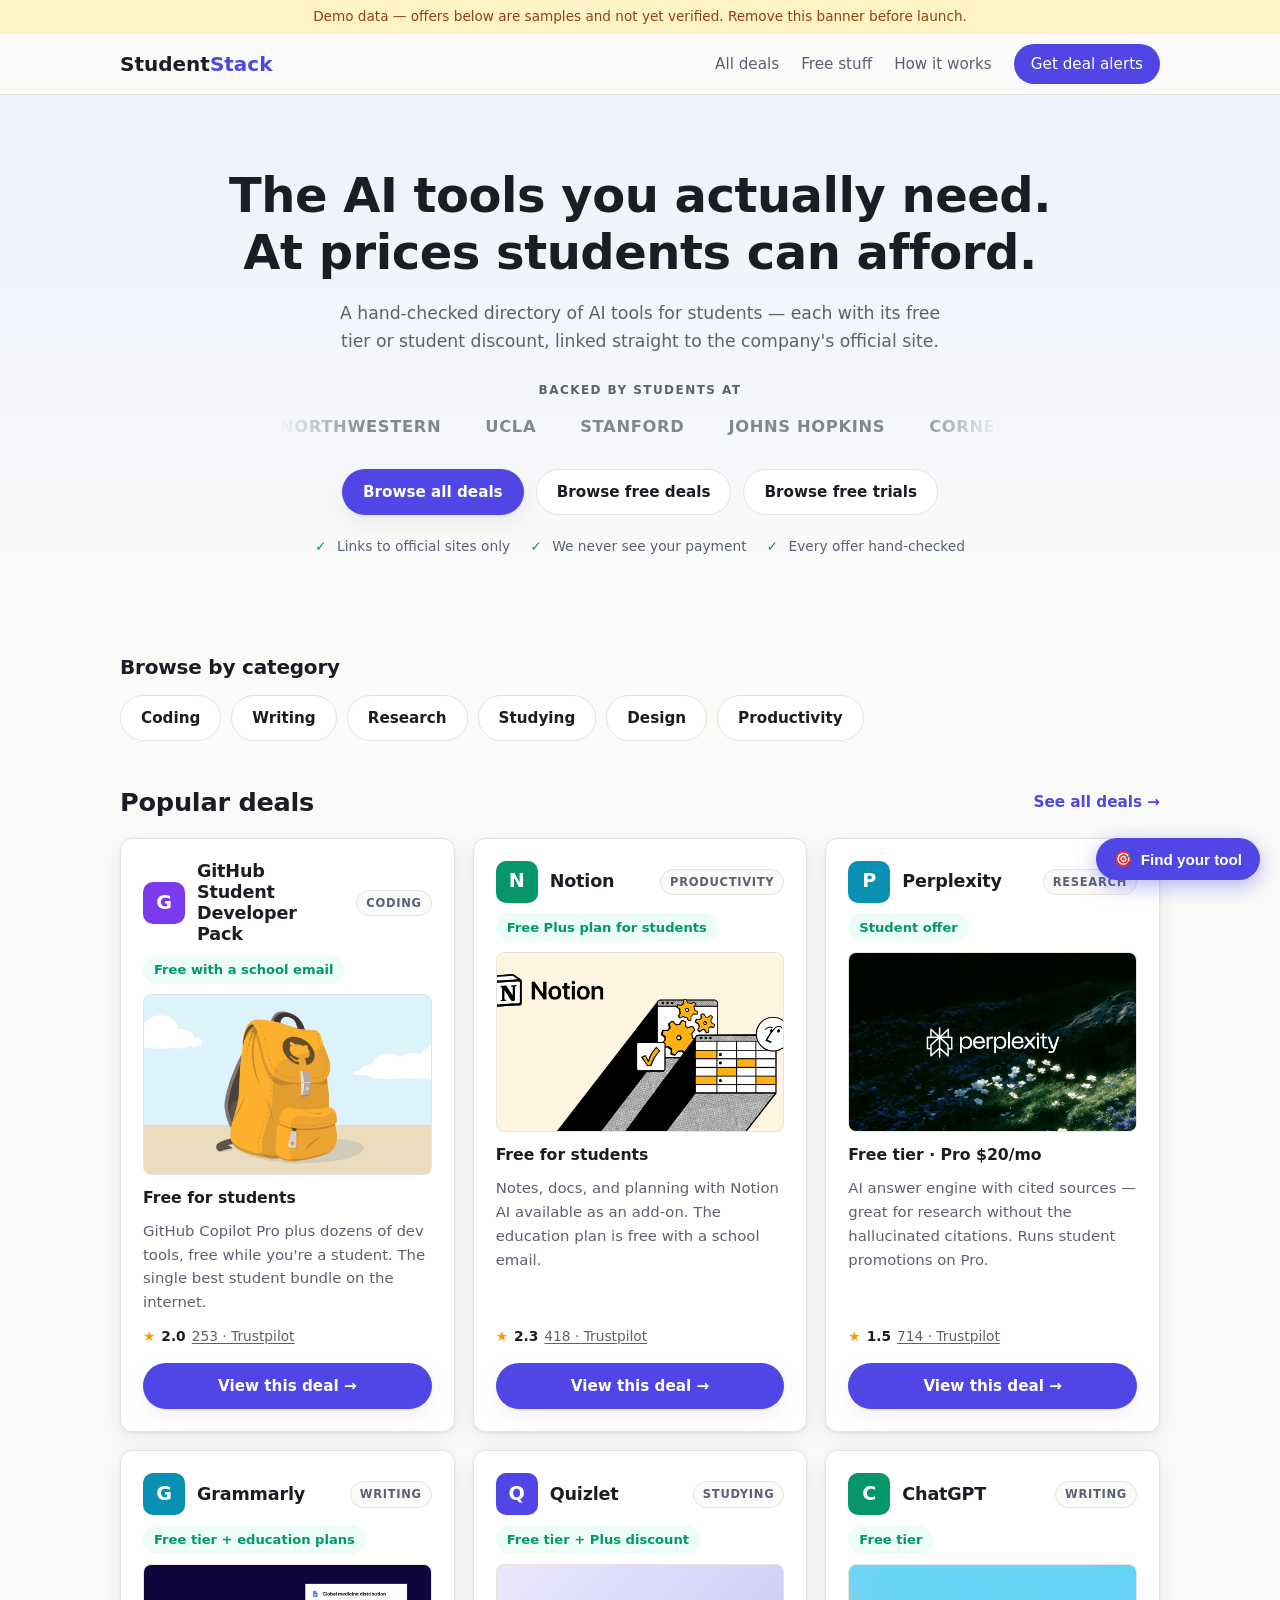
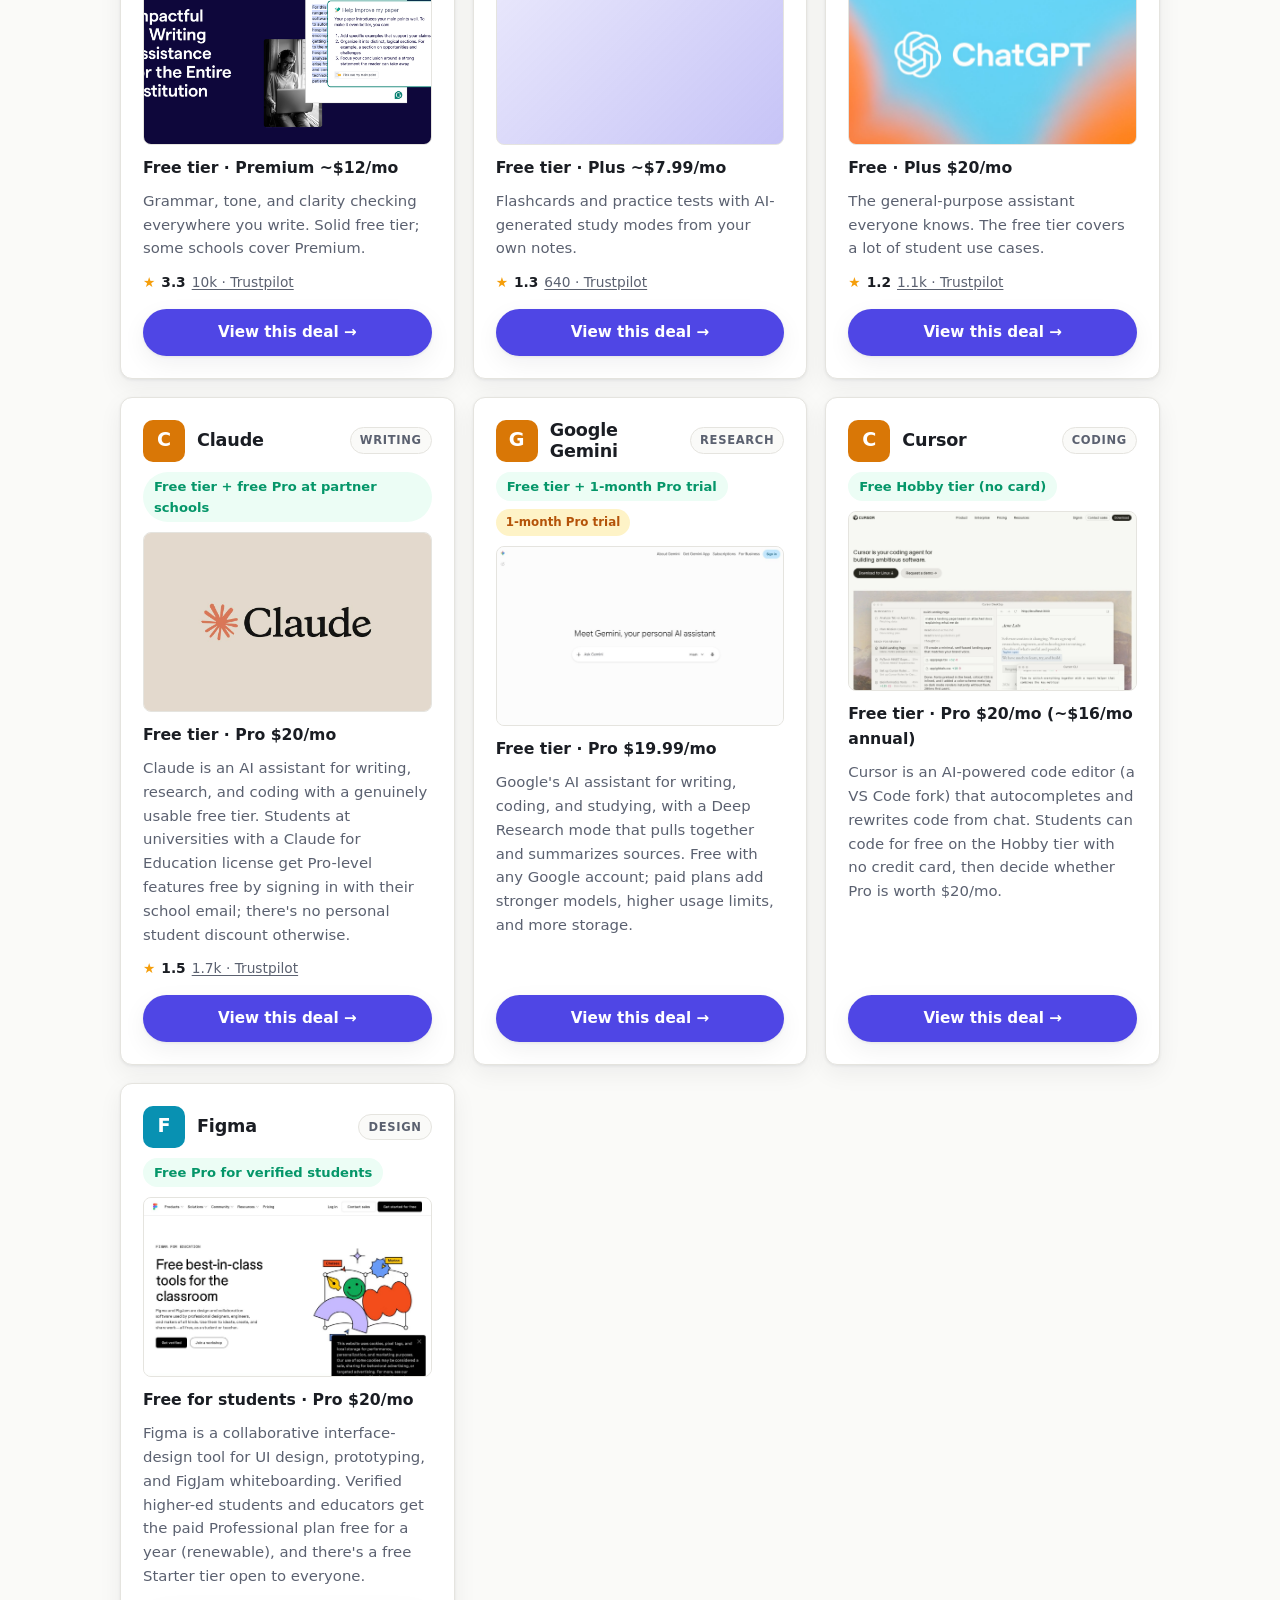
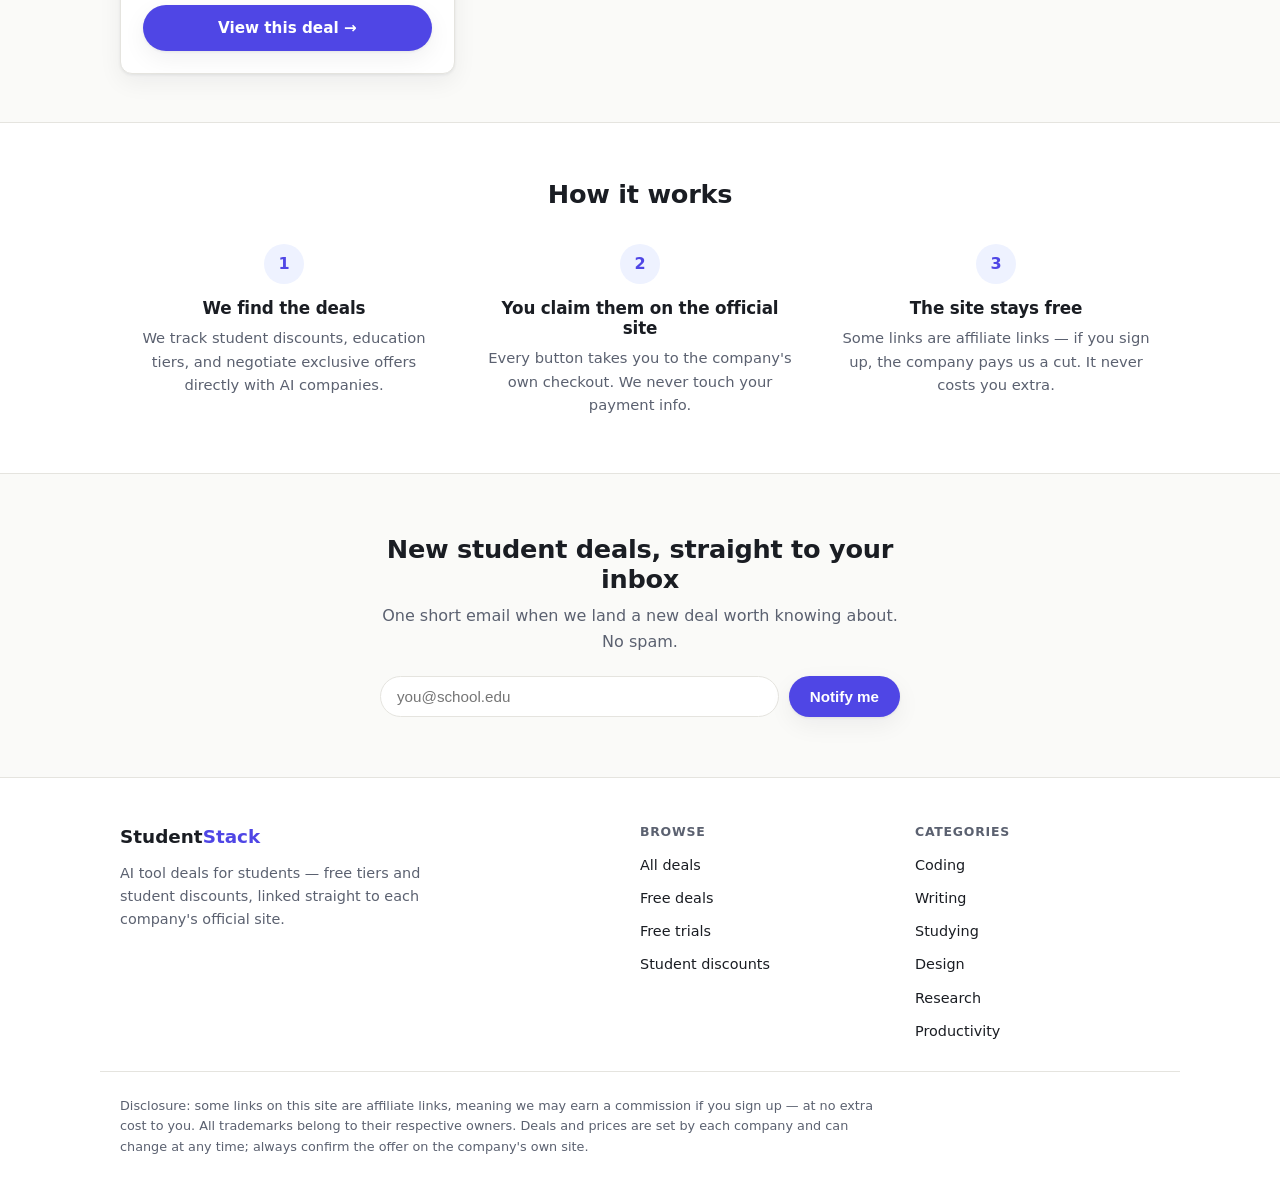
==== index.html @ 6b18f4aa "Declutter: remove home stats strip, right-align browse filters - Removed the 53/50/6/100% stats stri" ====
<!DOCTYPE html>
<html lang="en">
<head>
  <meta charset="UTF-8" />
  <meta name="viewport" content="width=device-width, initial-scale=1.0" />
  <title>StudentStack — AI tool deals for students</title>
  <meta name="description" content="A hand-checked directory of AI tools for students — free tiers and student discounts on tools for studying, writing, coding, research, and design, each linked to the official site." />
  <link rel="icon" href="favicon.svg" type="image/svg+xml" />
  <link rel="preconnect" href="https://www.google.com" />
  <meta name="theme-color" content="#4f46e5" />
  <link rel="canonical" href="https://nashoon.github.io/StudentStack/" />
  <meta property="og:type" content="website" />
  <meta property="og:site_name" content="StudentStack" />
  <meta property="og:title" content="StudentStack — AI tool deals for students" />
  <meta property="og:description" content="Free tiers and student discounts on the best AI tools — hand-checked, linked straight to each company's official site." />
  <meta property="og:url" content="https://nashoon.github.io/StudentStack/" />
  <meta property="og:image" content="https://nashoon.github.io/StudentStack/images/og-image.png" />
  <meta name="twitter:card" content="summary_large_image" />
  <meta name="twitter:title" content="StudentStack — AI tool deals for students" />
  <meta name="twitter:description" content="Free tiers and student discounts on the best AI tools — hand-checked, linked to the official site." />
  <meta name="twitter:image" content="https://nashoon.github.io/StudentStack/images/og-image.png" />
  <link rel="stylesheet" href="styles.css" />
</head>
<body>

  <a class="skip-link" href="#deals">Skip to deals</a>

  <div class="demo-banner">
    Demo data — offers below are samples and not yet verified. Remove this banner before launch.
  </div>

  <header class="site-header">
    <div class="container header-inner">
      <a class="logo" href="#">Student<span>Stack</span></a>
      <nav class="nav">
        <a href="browse.html">All deals</a>
        <a href="browse.html?pricing=free">Free stuff</a>
        <a href="#how">How it works</a>
        <a href="#signup" class="btn btn-small">Get deal alerts</a>
      </nav>
      <button class="nav-toggle" aria-label="Menu" aria-expanded="false">☰</button>
    </div>
  </header>

  <section class="hero">
    <div class="container">
      <h1>The AI tools you actually need.<br />At prices students can afford.</h1>
      <p class="hero-sub">A hand-checked directory of AI tools for students — each with its free tier or student discount, linked straight to the company's official site.</p>
      <div class="belt-wrap" aria-label="Backed by students at Northwestern, UCLA, Stanford, Johns Hopkins, Cornell, UChicago, Dartmouth, Berkeley, and Georgia Tech">
        <p class="belt-label">Backed by students at</p>
        <div class="belt">
          <div class="belt-track">
            <span>Northwestern</span><span>UCLA</span><span>Stanford</span><span>Johns&nbsp;Hopkins</span><span>Cornell</span><span>UChicago</span><span>Dartmouth</span><span>Berkeley</span><span>Georgia&nbsp;Tech</span>
            <span aria-hidden="true">Northwestern</span><span aria-hidden="true">UCLA</span><span aria-hidden="true">Stanford</span><span aria-hidden="true">Johns&nbsp;Hopkins</span><span aria-hidden="true">Cornell</span><span aria-hidden="true">UChicago</span><span aria-hidden="true">Dartmouth</span><span aria-hidden="true">Berkeley</span><span aria-hidden="true">Georgia&nbsp;Tech</span>
          </div>
        </div>
      </div>
      <div class="hero-actions">
        <a href="browse.html" class="btn btn-primary">Browse all deals</a>
        <a href="browse.html?pricing=free" class="btn btn-ghost">Browse free deals</a>
        <a href="browse.html?pricing=trial" class="btn btn-ghost">Browse free trials</a>
      </div>
      <ul class="trust-points">
        <li>Links to official sites only</li>
        <li>We never see your payment</li>
        <li>Every offer hand-checked</li>
      </ul>
    </div>
  </section>

  <section class="cat-nav">
    <div class="container">
      <h2 class="cat-nav-title">Browse by category</h2>
      <div class="cat-chips">
        <a href="browse.html?category=Coding">Coding</a>
        <a href="browse.html?category=Writing">Writing</a>
        <a href="browse.html?category=Research">Research</a>
        <a href="browse.html?category=Studying">Studying</a>
        <a href="browse.html?category=Design">Design</a>
        <a href="browse.html?category=Productivity">Productivity</a>
      </div>
    </div>
  </section>

  <main id="deals" class="container">
    <div class="deals-toolbar">
      <h2>Popular deals</h2>
      <a class="see-all" href="browse.html">See all deals →</a>
    </div>
    <div class="deals-grid" id="popular-grid"></div>
  </main>

  <section id="how" class="how">
    <div class="container">
      <h2>How it works</h2>
      <div class="how-grid">
        <div class="how-step">
          <div class="how-num">1</div>
          <h3>We find the deals</h3>
          <p>We track student discounts, education tiers, and negotiate exclusive offers directly with AI companies.</p>
        </div>
        <div class="how-step">
          <div class="how-num">2</div>
          <h3>You claim them on the official site</h3>
          <p>Every button takes you to the company's own checkout. We never touch your payment info.</p>
        </div>
        <div class="how-step">
          <div class="how-num">3</div>
          <h3>The site stays free</h3>
          <p>Some links are affiliate links — if you sign up, the company pays us a cut. It never costs you extra.</p>
        </div>
      </div>
    </div>
  </section>

  <section id="signup" class="signup">
    <div class="container signup-inner">
      <h2>New student deals, straight to your inbox</h2>
      <p>One short email when we land a new deal worth knowing about. No spam.</p>
      <form id="signup-form" class="signup-form">
        <input type="email" id="signup-email" placeholder="you@school.edu" required aria-label="Email address" />
        <button type="submit" class="btn btn-primary">Notify me</button>
      </form>
      <p class="signup-status" id="signup-status" hidden></p>
    </div>
  </section>

  <footer class="site-footer">
    <div class="container footer-grid">
      <div class="footer-brand">
        <a class="logo" href="index.html">Student<span>Stack</span></a>
        <p>AI tool deals for students — free tiers and student discounts, linked straight to each company's official site.</p>
      </div>
      <nav class="footer-col" aria-label="Browse">
        <h4>Browse</h4>
        <a href="browse.html">All deals</a>
        <a href="browse.html?pricing=free">Free deals</a>
        <a href="browse.html?pricing=trial">Free trials</a>
        <a href="browse.html?pricing=discount">Student discounts</a>
      </nav>
      <nav class="footer-col" aria-label="Categories">
        <h4>Categories</h4>
        <a href="browse.html?category=Coding">Coding</a>
        <a href="browse.html?category=Writing">Writing</a>
        <a href="browse.html?category=Studying">Studying</a>
        <a href="browse.html?category=Design">Design</a>
        <a href="browse.html?category=Research">Research</a>
        <a href="browse.html?category=Productivity">Productivity</a>
      </nav>
    </div>
    <div class="container">
      <p class="footer-fine">
        Disclosure: some links on this site are affiliate links, meaning we may earn a commission
        if you sign up — at no extra cost to you. All trademarks belong to their respective owners.
        Deals and prices are set by each company and can change at any time; always confirm the
        offer on the company's own site.
      </p>
    </div>
  </footer>

  <script src="deals.js"></script>
  <script src="enrich.js"></script>
  <script src="shots-cache.js"></script>
  <script src="app.js"></script>
  <script src="advisor.js"></script>
</body>
</html>
---- styles.css ----
/* ============ Base ============ */
:root {
  --bg: #fafaf8;
  --surface: #ffffff;
  --ink: #1a1d23;
  --ink-soft: #5b6170;
  --line: #e5e4df;
  --accent: #4f46e5;
  --accent-ink: #ffffff;
  --accent-soft: #eef2ff;
  --badge: #059669;
  --badge-soft: #ecfdf5;
  --trial-ink: #b45309;
  --trial-soft: #fef3c7;
  --radius: 12px;
  --shadow: 0 1px 3px rgba(20, 22, 40, 0.07), 0 8px 24px rgba(20, 22, 40, 0.06);
}

* { margin: 0; padding: 0; box-sizing: border-box; }

body {
  font-family: "Segoe UI", system-ui, -apple-system, sans-serif;
  background: var(--bg);
  color: var(--ink);
  line-height: 1.6;
}

.container { max-width: 1080px; margin: 0 auto; padding: 0 20px; }

h1, h2, h3 { line-height: 1.2; letter-spacing: -0.01em; }
h2 { font-size: 1.6rem; }

a { color: var(--accent); text-decoration: none; }

:focus-visible {
  outline: 2px solid var(--accent);
  outline-offset: 2px;
  border-radius: 4px;
}

.skip-link {
  position: absolute;
  left: 8px;
  top: -60px;
  z-index: 100;
  background: var(--accent);
  color: var(--accent-ink);
  padding: 10px 18px;
  border-radius: 0 0 10px 10px;
  font-weight: 700;
  transition: top 0.15s ease;
}
.skip-link:focus { top: 0; }

/* ============ Demo banner (remove before launch) ============ */
.demo-banner {
  background: #fef3c7;
  color: #92400e;
  text-align: center;
  font-size: 0.85rem;
  padding: 6px 16px;
}

/* ============ Header ============ */
.site-header {
  position: sticky;
  top: 0;
  z-index: 10;
  background: color-mix(in srgb, var(--bg) 88%, transparent);
  backdrop-filter: blur(8px);
  border-bottom: 1px solid var(--line);
}

.header-inner {
  display: flex;
  align-items: center;
  justify-content: space-between;
  height: 60px;
}

.logo {
  font-size: 1.25rem;
  font-weight: 800;
  color: var(--ink);
}
.logo span { color: var(--accent); }

.nav { display: flex; align-items: center; gap: 22px; }
.nav a { color: var(--ink-soft); font-weight: 500; font-size: 0.95rem; }
.nav a:hover { color: var(--ink); }

.nav-toggle {
  display: none;
  background: none;
  border: none;
  color: var(--ink);
  font-size: 1.6rem;
  line-height: 1;
  cursor: pointer;
  padding: 4px 8px;
}

@media (max-width: 720px) {
  .header-inner { position: relative; }
  .nav-toggle { display: block; }
  .nav {
    display: none;
    position: absolute;
    top: 60px;
    left: 0;
    right: 0;
    flex-direction: column;
    align-items: stretch;
    gap: 0;
    background: var(--surface);
    border-bottom: 1px solid var(--line);
    box-shadow: var(--shadow);
    padding: 8px 0;
  }
  .nav.open { display: flex; }
  .nav a { padding: 12px 20px; }
  .nav a.btn-small { margin: 10px 20px; text-align: center; border-radius: 999px; }
}

/* ============ Buttons ============ */
.btn {
  display: inline-block;
  padding: 10px 20px;
  border-radius: 999px;
  font-weight: 600;
  font-size: 0.95rem;
  border: 1px solid transparent;
  cursor: pointer;
  transition: transform 0.1s ease, box-shadow 0.15s ease;
}
.btn:active { transform: scale(0.98); }

.btn-primary {
  background: var(--accent);
  color: var(--accent-ink) !important;
  box-shadow: var(--shadow);
}
.btn-primary:hover { filter: brightness(1.08); }

.btn-ghost {
  border-color: var(--line);
  color: var(--ink) !important;
  background: var(--surface);
}
.btn-ghost:hover { border-color: var(--ink-soft); }

.btn-small { padding: 7px 16px; font-size: 0.88rem; background: var(--accent); color: var(--accent-ink) !important; }

/* ============ Hero ============ */
.hero {
  padding: 72px 0 56px;
  text-align: center;
  background: linear-gradient(180deg, var(--accent-soft) 0%, var(--bg) 100%);
}

.hero h1 { font-size: clamp(1.9rem, 4.5vw, 3rem); font-weight: 800; }

.hero-sub {
  max-width: 620px;
  margin: 18px auto 0;
  color: var(--ink-soft);
  font-size: 1.08rem;
}

.hero-actions {
  margin-top: 28px;
  display: flex;
  gap: 12px;
  justify-content: center;
  flex-wrap: wrap;
}

.hero-note { margin-top: 16px; font-size: 0.85rem; color: var(--ink-soft); }

.trust-points {
  list-style: none;
  margin: 20px 0 0;
  padding: 0;
  display: flex;
  gap: 20px;
  justify-content: center;
  flex-wrap: wrap;
}
.trust-points li {
  position: relative;
  padding-left: 22px;
  font-size: 0.86rem;
  color: var(--ink-soft);
  font-weight: 500;
}
.trust-points li::before {
  content: "✓";
  position: absolute;
  left: 0;
  color: var(--badge);
  font-weight: 800;
}

/* ============ College belt ============ */
.belt-wrap { margin-top: 26px; }

.belt-label {
  font-size: 0.75rem;
  font-weight: 700;
  text-transform: uppercase;
  letter-spacing: 0.12em;
  color: var(--ink-soft);
  margin-bottom: 14px;
}

.belt {
  overflow: hidden;
  max-width: 720px;
  margin: 0 auto;
  -webkit-mask-image: linear-gradient(90deg, transparent, #000 12%, #000 88%, transparent);
  mask-image: linear-gradient(90deg, transparent, #000 12%, #000 88%, transparent);
}

.belt-track {
  display: inline-flex;
  gap: 44px;
  padding-right: 44px;
  white-space: nowrap;
  animation: belt-scroll 26s linear infinite;
}
.belt:hover .belt-track { animation-play-state: paused; }

.belt-track span {
  font-weight: 800;
  font-size: 1.02rem;
  letter-spacing: 0.04em;
  text-transform: uppercase;
  color: var(--ink-soft);
  opacity: 0.75;
}

@keyframes belt-scroll {
  from { transform: translateX(0); }
  to   { transform: translateX(-50%); }
}

@media (prefers-reduced-motion: reduce) {
  .belt-track { animation: none; flex-wrap: wrap; justify-content: center; white-space: normal; }
  .belt { mask-image: none; -webkit-mask-image: none; }
  .belt-track span[aria-hidden="true"] { display: none; }
}

/* ============ Category nav (home) ============ */
.cat-nav { padding: 42px 0 6px; }
.cat-nav-title { font-size: 1.25rem; margin-bottom: 16px; }
.cat-chips { display: flex; flex-wrap: wrap; gap: 10px; }
.cat-chips a {
  padding: 10px 20px;
  border-radius: 999px;
  border: 1px solid var(--line);
  background: var(--surface);
  color: var(--ink);
  font-weight: 600;
  font-size: 0.95rem;
}
.cat-chips a:hover { border-color: var(--accent); color: var(--accent); }

/* ============ Deals ============ */
.deals-toolbar {
  display: flex;
  align-items: center;
  justify-content: space-between;
  flex-wrap: wrap;
  gap: 14px;
  margin: 40px 0 20px;
}

.filters { display: flex; gap: 8px; flex-wrap: wrap; justify-content: flex-end; }

.filter-chip {
  padding: 6px 14px;
  border-radius: 999px;
  border: 1px solid var(--line);
  background: var(--surface);
  color: var(--ink-soft);
  font-size: 0.85rem;
  font-weight: 600;
  cursor: pointer;
}
.filter-chip:hover { border-color: var(--accent); color: var(--accent); }
.filter-chip.active {
  background: var(--accent);
  border-color: var(--accent);
  color: var(--accent-ink);
}

.deals-grid {
  display: grid;
  grid-template-columns: repeat(auto-fill, minmax(300px, 1fr));
  gap: 18px;
  padding-bottom: 24px;
}

.deal-card {
  background: var(--surface);
  border: 1px solid var(--line);
  border-radius: var(--radius);
  padding: 22px;
  display: flex;
  flex-direction: column;
  gap: 10px;
  box-shadow: var(--shadow);
  transition: transform 0.12s ease;
}
.deal-card:hover { transform: translateY(-3px); }

.deal-top {
  display: flex;
  align-items: center;
  justify-content: space-between;
  gap: 10px;
}

.deal-identity {
  display: flex;
  align-items: center;
  gap: 12px;
  min-width: 0;
}

.deal-logo {
  width: 42px;
  height: 42px;
  border-radius: 10px;
  object-fit: contain;
  background: var(--bg);
  border: 1px solid var(--line);
  padding: 5px;
  flex-shrink: 0;
}

.deal-monogram {
  display: flex;
  align-items: center;
  justify-content: center;
  color: #fff;
  font-weight: 800;
  font-size: 1.2rem;
  border: none;
  padding: 0;
}

.deal-shot {
  width: 100%;
  aspect-ratio: 16 / 10;
  object-fit: cover;
  object-position: top;
  border-radius: 8px;
  border: 1px solid var(--line);
  display: block;
  background: var(--bg);
}

.deal-tile {
  width: 100%;
  aspect-ratio: 16 / 10;
  border-radius: 8px;
  border: 1px solid var(--line);
  display: flex;
  align-items: center;
  justify-content: center;
}

.deal-tile img { width: 54px; height: 54px; }
.compact-card .deal-tile img { width: 40px; height: 40px; }

.deal-name { font-size: 1.1rem; font-weight: 700; }

.deal-category {
  font-size: 0.72rem;
  font-weight: 700;
  text-transform: uppercase;
  letter-spacing: 0.06em;
  color: var(--ink-soft);
  background: var(--bg);
  border: 1px solid var(--line);
  padding: 3px 9px;
  border-radius: 999px;
  white-space: nowrap;
}

.deal-badges {
  display: flex;
  gap: 8px;
  flex-wrap: wrap;
  align-items: center;
}

.deal-badge {
  font-size: 0.82rem;
  font-weight: 700;
  color: var(--badge);
  background: var(--badge-soft);
  padding: 4px 11px;
  border-radius: 999px;
}

.pricing-tag {
  font-size: 0.72rem;
  font-weight: 800;
  text-transform: uppercase;
  letter-spacing: 0.05em;
  color: var(--accent);
  background: var(--accent-soft);
  padding: 4px 10px;
  border-radius: 999px;
}

.trial-pill {
  font-size: 0.74rem;
  font-weight: 700;
  color: var(--trial-ink);
  background: var(--trial-soft);
  padding: 4px 10px;
  border-radius: 999px;
  white-space: nowrap;
}
.compact-card .trial-pill { font-size: 0.68rem; padding: 3px 8px; }

.deal-price {
  font-weight: 800;
  font-size: 0.98rem;
  font-variant-numeric: tabular-nums;
}

.deal-desc { color: var(--ink-soft); font-size: 0.93rem; flex-grow: 1; }

.deal-rating {
  display: flex;
  align-items: center;
  gap: 6px;
  font-size: 0.86rem;
  color: var(--ink-soft);
}
.rating-star { color: #f59e0b; }
.deal-rating strong { color: var(--ink); }
.rating-source { color: var(--ink-soft); text-decoration: underline; text-underline-offset: 2px; }
.rating-source:hover { color: var(--accent); }
.deal-rating-few { font-size: 0.83rem; font-style: italic; }

.deal-cta { margin-top: 6px; text-align: center; }

.deals-empty { text-align: center; color: var(--ink-soft); padding: 40px 0; }

.see-all { font-weight: 600; font-size: 0.95rem; }

/* ============ Deal detail page ============ */
.detail-main { padding: 28px 20px 56px; }

.breadcrumb {
  font-size: 0.88rem;
  color: var(--ink-soft);
  margin-bottom: 22px;
}
.breadcrumb span { color: var(--ink); font-weight: 600; }

.detail-grid {
  display: grid;
  grid-template-columns: 1fr 350px;
  gap: 30px;
  align-items: start;
}
@media (max-width: 860px) { .detail-grid { grid-template-columns: 1fr; } }

.detail-body h1 { font-size: clamp(1.6rem, 3.5vw, 2.3rem); }

.detail-tagline {
  color: var(--ink-soft);
  font-size: 1.05rem;
  margin: 12px 0 20px;
  max-width: 640px;
}

.detail-visual .deal-shot,
.detail-visual .deal-tile { border-radius: var(--radius); }
.detail-visual .deal-tile img { width: 84px; height: 84px; }

.price-card {
  background: var(--surface);
  border: 1px solid var(--line);
  border-radius: var(--radius);
  padding: 24px;
  box-shadow: var(--shadow);
  display: flex;
  flex-direction: column;
  gap: 16px;
  position: sticky;
  top: 80px;
}

.price-big {
  font-size: 1.45rem;
  font-weight: 800;
  font-variant-numeric: tabular-nums;
  letter-spacing: -0.01em;
}

.detail-section-title { font-size: 1.15rem; margin: 28px 0 12px; }

.detail-points {
  list-style: none;
  padding: 0;
  display: flex;
  flex-direction: column;
  gap: 10px;
  max-width: 640px;
}
.detail-points li {
  position: relative;
  padding-left: 26px;
  color: var(--ink-soft);
}
.detail-points li::before {
  content: "✓";
  position: absolute;
  left: 0;
  color: var(--badge);
  font-weight: 800;
}

.best-for {
  margin: -8px 0 20px;
  font-size: 0.95rem;
  color: var(--ink-soft);
}
.best-for strong { color: var(--ink); }

.impact-note {
  margin-top: 28px;
  padding: 18px 20px;
  border-left: 4px solid var(--accent);
  background: var(--accent-soft);
  border-radius: 0 var(--radius) var(--radius) 0;
  max-width: 640px;
}
.impact-title {
  font-weight: 800;
  font-size: 0.95rem;
  margin-bottom: 6px;
}
.impact-text {
  color: var(--ink-soft);
  font-size: 0.92rem;
  margin-bottom: 8px;
}
.impact-source {
  font-size: 0.85rem;
  font-weight: 600;
}

.thumb-strip { display: flex; flex-wrap: wrap; gap: 10px; margin-top: 12px; }
.thumb {
  border: 2px solid var(--line);
  border-radius: 8px;
  padding: 0;
  background: var(--surface);
  cursor: pointer;
  overflow: hidden;
  width: 84px;
  height: 54px;
}
.thumb.active { border-color: var(--accent); }
.thumb img { width: 100%; height: 100%; object-fit: cover; display: block; }

.price-points {
  list-style: none;
  display: flex;
  flex-direction: column;
  gap: 10px;
}
.price-points li {
  font-size: 0.9rem;
  color: var(--ink-soft);
  padding-left: 22px;
  position: relative;
}
.price-points li::before {
  content: "✓";
  position: absolute;
  left: 0;
  color: var(--badge);
  font-weight: 800;
}

.price-cta { text-align: center; }

.price-fine { font-size: 0.78rem; color: var(--ink-soft); }

.detail-missing { text-align: center; padding: 70px 0; }
.detail-missing p { color: var(--ink-soft); margin: 10px 0 24px; }

/* ============ Related deals (detail page) ============ */
.related { margin-top: 52px; }
.related-grid { grid-template-columns: repeat(4, 1fr); }
@media (max-width: 900px) { .related-grid { grid-template-columns: repeat(2, 1fr); } }
@media (max-width: 480px) { .related-grid { grid-template-columns: 1fr; } }

/* ============ Browse page ============ */
.browse-main { padding-bottom: 48px; }

.browse-toolbar { margin-bottom: 14px; gap: 16px; }

.browse-search {
  flex: 1 1 260px;
  max-width: 340px;
  padding: 10px 16px;
  border: 1px solid var(--line);
  border-radius: 999px;
  background: var(--surface);
  color: var(--ink);
  font-size: 0.92rem;
}
.browse-search:focus { outline: 2px solid var(--accent); border-color: transparent; }

.browse-controls { display: flex; gap: 10px; align-items: center; flex: 1 1 420px; max-width: 520px; }
.browse-sort {
  padding: 10px 14px;
  border: 1px solid var(--line);
  border-radius: 999px;
  background: var(--surface);
  color: var(--ink);
  font-size: 0.9rem;
  font-weight: 600;
  cursor: pointer;
  flex-shrink: 0;
}
.browse-sort:focus { outline: 2px solid var(--accent); border-color: transparent; }
@media (max-width: 560px) {
  .browse-search { max-width: none; }
  .browse-controls { flex-wrap: wrap; }
}

.category-row { margin-bottom: 22px; }

.deals-grid.compact {
  grid-template-columns: repeat(4, 1fr);
  gap: 14px;
}

@media (max-width: 1000px) { .deals-grid.compact { grid-template-columns: repeat(3, 1fr); } }
@media (max-width: 720px)  { .deals-grid.compact { grid-template-columns: repeat(2, 1fr); } }
@media (max-width: 440px)  { .deals-grid.compact { grid-template-columns: 1fr; } }

.compact-card { padding: 14px; gap: 8px; box-shadow: none; }
.compact-card .deal-logo { width: 30px; height: 30px; padding: 3px; border-radius: 8px; }
.compact-card .deal-name { font-size: 0.95rem; }
.compact-card .deal-badge { font-size: 0.75rem; padding: 3px 9px; }
.compact-card .pricing-tag { font-size: 0.65rem; padding: 3px 8px; }
.compact-card .deal-desc {
  font-size: 0.83rem;
  display: -webkit-box;
  -webkit-line-clamp: 3;
  -webkit-box-orient: vertical;
  overflow: hidden;
}
.compact-card .deal-cta { padding: 8px 14px; font-size: 0.85rem; }

/* ============ How it works ============ */
.how { background: var(--surface); border-block: 1px solid var(--line); padding: 56px 0; margin-top: 24px; }
.how h2 { text-align: center; }

.how-grid {
  display: grid;
  grid-template-columns: repeat(auto-fit, minmax(240px, 1fr));
  gap: 28px;
  margin-top: 34px;
}

.how-step { text-align: center; padding: 0 10px; }

.how-num {
  width: 40px;
  height: 40px;
  margin: 0 auto 14px;
  border-radius: 50%;
  background: var(--accent-soft);
  color: var(--accent);
  font-weight: 800;
  display: flex;
  align-items: center;
  justify-content: center;
}

.how-step h3 { font-size: 1.05rem; margin-bottom: 8px; }
.how-step p { color: var(--ink-soft); font-size: 0.92rem; }

/* ============ Signup ============ */
.signup { padding: 60px 0; }
.signup-inner { text-align: center; max-width: 560px; }
.signup p { color: var(--ink-soft); margin-top: 8px; }

.signup-form {
  display: flex;
  gap: 10px;
  margin-top: 22px;
  justify-content: center;
  flex-wrap: wrap;
}

.signup-form input {
  flex: 1 1 260px;
  padding: 11px 16px;
  border-radius: 999px;
  border: 1px solid var(--line);
  font-size: 0.95rem;
  background: var(--surface);
  color: var(--ink);
}
.signup-form input:focus { outline: 2px solid var(--accent); border-color: transparent; }

.signup-status { margin-top: 14px; font-weight: 600; color: var(--badge); }

/* ============ Footer ============ */
.site-footer {
  border-top: 1px solid var(--line);
  padding: 44px 0 40px;
  background: var(--surface);
}

.footer-grid {
  display: grid;
  grid-template-columns: 2fr 1fr 1fr;
  gap: 30px;
  padding-bottom: 28px;
  margin-bottom: 24px;
  border-bottom: 1px solid var(--line);
}
.footer-brand .logo { font-size: 1.15rem; }
.footer-brand p {
  margin-top: 10px;
  font-size: 0.9rem;
  color: var(--ink-soft);
  max-width: 340px;
}
.footer-col { display: flex; flex-direction: column; gap: 10px; }
.footer-col h4 {
  font-size: 0.78rem;
  text-transform: uppercase;
  letter-spacing: 0.06em;
  color: var(--ink-soft);
  margin-bottom: 2px;
}
.footer-col a { color: var(--ink); font-size: 0.9rem; }
.footer-col a:hover { color: var(--accent); }

.footer-fine {
  font-size: 0.8rem;
  color: var(--ink-soft);
  max-width: 760px;
}

@media (max-width: 640px) {
  .footer-grid { grid-template-columns: 1fr 1fr; gap: 24px; }
  .footer-brand { grid-column: 1 / -1; }
}

/* ============ Tool Finder (advisor) ============ */
.advisor-fab {
  position: fixed;
  right: 20px;
  bottom: 20px;
  z-index: 50;
  display: inline-flex;
  align-items: center;
  gap: 8px;
  padding: 12px 18px;
  border: none;
  border-radius: 999px;
  background: var(--accent);
  color: var(--accent-ink);
  font-weight: 700;
  font-size: 0.95rem;
  cursor: pointer;
  box-shadow: 0 6px 20px rgba(79, 70, 229, 0.4);
}
.advisor-fab:hover { filter: brightness(1.08); transform: translateY(-1px); }
.advisor-fab.hidden { display: none; }

.advisor-panel {
  position: fixed;
  right: 20px;
  bottom: 20px;
  z-index: 51;
  width: min(400px, calc(100vw - 32px));
  height: min(560px, calc(100vh - 40px));
  display: flex;
  flex-direction: column;
  background: var(--surface);
  border: 1px solid var(--line);
  border-radius: 16px;
  box-shadow: 0 12px 48px rgba(20, 22, 40, 0.28);
  overflow: hidden;
}
.advisor-panel[hidden] { display: none; }

.advisor-head {
  display: flex;
  align-items: center;
  justify-content: space-between;
  padding: 14px 16px;
  background: linear-gradient(120deg, var(--accent), color-mix(in srgb, var(--accent) 70%, #000));
  color: #fff;
}
.advisor-head strong { display: block; font-size: 1rem; }
.advisor-head span { font-size: 0.8rem; opacity: 0.85; }
.advisor-close {
  background: rgba(255, 255, 255, 0.18);
  border: none;
  color: #fff;
  width: 28px;
  height: 28px;
  border-radius: 50%;
  font-size: 1.2rem;
  line-height: 1;
  cursor: pointer;
}

.advisor-log { flex: 1; overflow-y: auto; padding: 16px; display: flex; flex-direction: column; gap: 10px; }

.advisor-msg { max-width: 85%; padding: 10px 13px; border-radius: 14px; font-size: 0.9rem; line-height: 1.45; }
.advisor-msg.bot { background: var(--bg); border: 1px solid var(--line); align-self: flex-start; border-bottom-left-radius: 4px; }
.advisor-msg.user { background: var(--accent); color: var(--accent-ink); align-self: flex-end; border-bottom-right-radius: 4px; }

.advisor-results { display: flex; flex-direction: column; gap: 8px; align-self: stretch; }
.advisor-result {
  display: block;
  padding: 12px 14px;
  border: 1px solid var(--line);
  border-radius: 12px;
  background: var(--bg);
  transition: border-color 0.12s ease, transform 0.12s ease;
}
.advisor-result:hover { border-color: var(--accent); transform: translateY(-1px); }
.ar-name { font-weight: 700; color: var(--ink); font-size: 0.95rem; }
.ar-price { font-size: 0.82rem; color: var(--accent); font-weight: 700; margin-top: 2px; }
.ar-why { font-size: 0.83rem; color: var(--ink-soft); margin-top: 4px; }
.ar-cta { font-size: 0.82rem; font-weight: 700; color: var(--accent); margin-top: 6px; }

.advisor-chips { display: flex; flex-wrap: wrap; gap: 6px; padding: 0 16px 10px; }
.advisor-chips[hidden] { display: none; }
.advisor-chip {
  padding: 6px 11px;
  border: 1px solid var(--line);
  border-radius: 999px;
  background: var(--surface);
  color: var(--ink-soft);
  font-size: 0.8rem;
  cursor: pointer;
}
.advisor-chip:hover { border-color: var(--accent); color: var(--accent); }

.advisor-input { display: flex; gap: 8px; padding: 12px 16px; border-top: 1px solid var(--line); }
.advisor-input input {
  flex: 1;
  padding: 10px 14px;
  border: 1px solid var(--line);
  border-radius: 999px;
  background: var(--bg);
  color: var(--ink);
  font-size: 0.9rem;
}
.advisor-input input:focus { outline: 2px solid var(--accent); border-color: transparent; }
.advisor-input button {
  width: 40px;
  border: none;
  border-radius: 50%;
  background: var(--accent);
  color: var(--accent-ink);
  font-size: 1.1rem;
  cursor: pointer;
  flex-shrink: 0;
}

@media (max-width: 480px) {
  .advisor-panel { right: 8px; bottom: 8px; width: calc(100vw - 16px); height: calc(100vh - 16px); }
  .advisor-fab { right: 12px; bottom: 12px; }
}

/* ============ Dark mode ============ */
@media (prefers-color-scheme: dark) {
  :root {
    --bg: #101216;
    --surface: #181b21;
    --ink: #eceef2;
    --ink-soft: #9aa1af;
    --line: #2a2e36;
    --accent: #818cf8;
    --accent-ink: #0f1015;
    --accent-soft: #1e2036;
    --badge: #34d399;
    --badge-soft: #0d2b22;
    --trial-ink: #fcd34d;
    --trial-soft: #3a2e10;
    --shadow: 0 1px 3px rgba(0, 0, 0, 0.4), 0 8px 24px rgba(0, 0, 0, 0.3);
  }
  .demo-banner { background: #3a2e10; color: #fcd34d; }
}
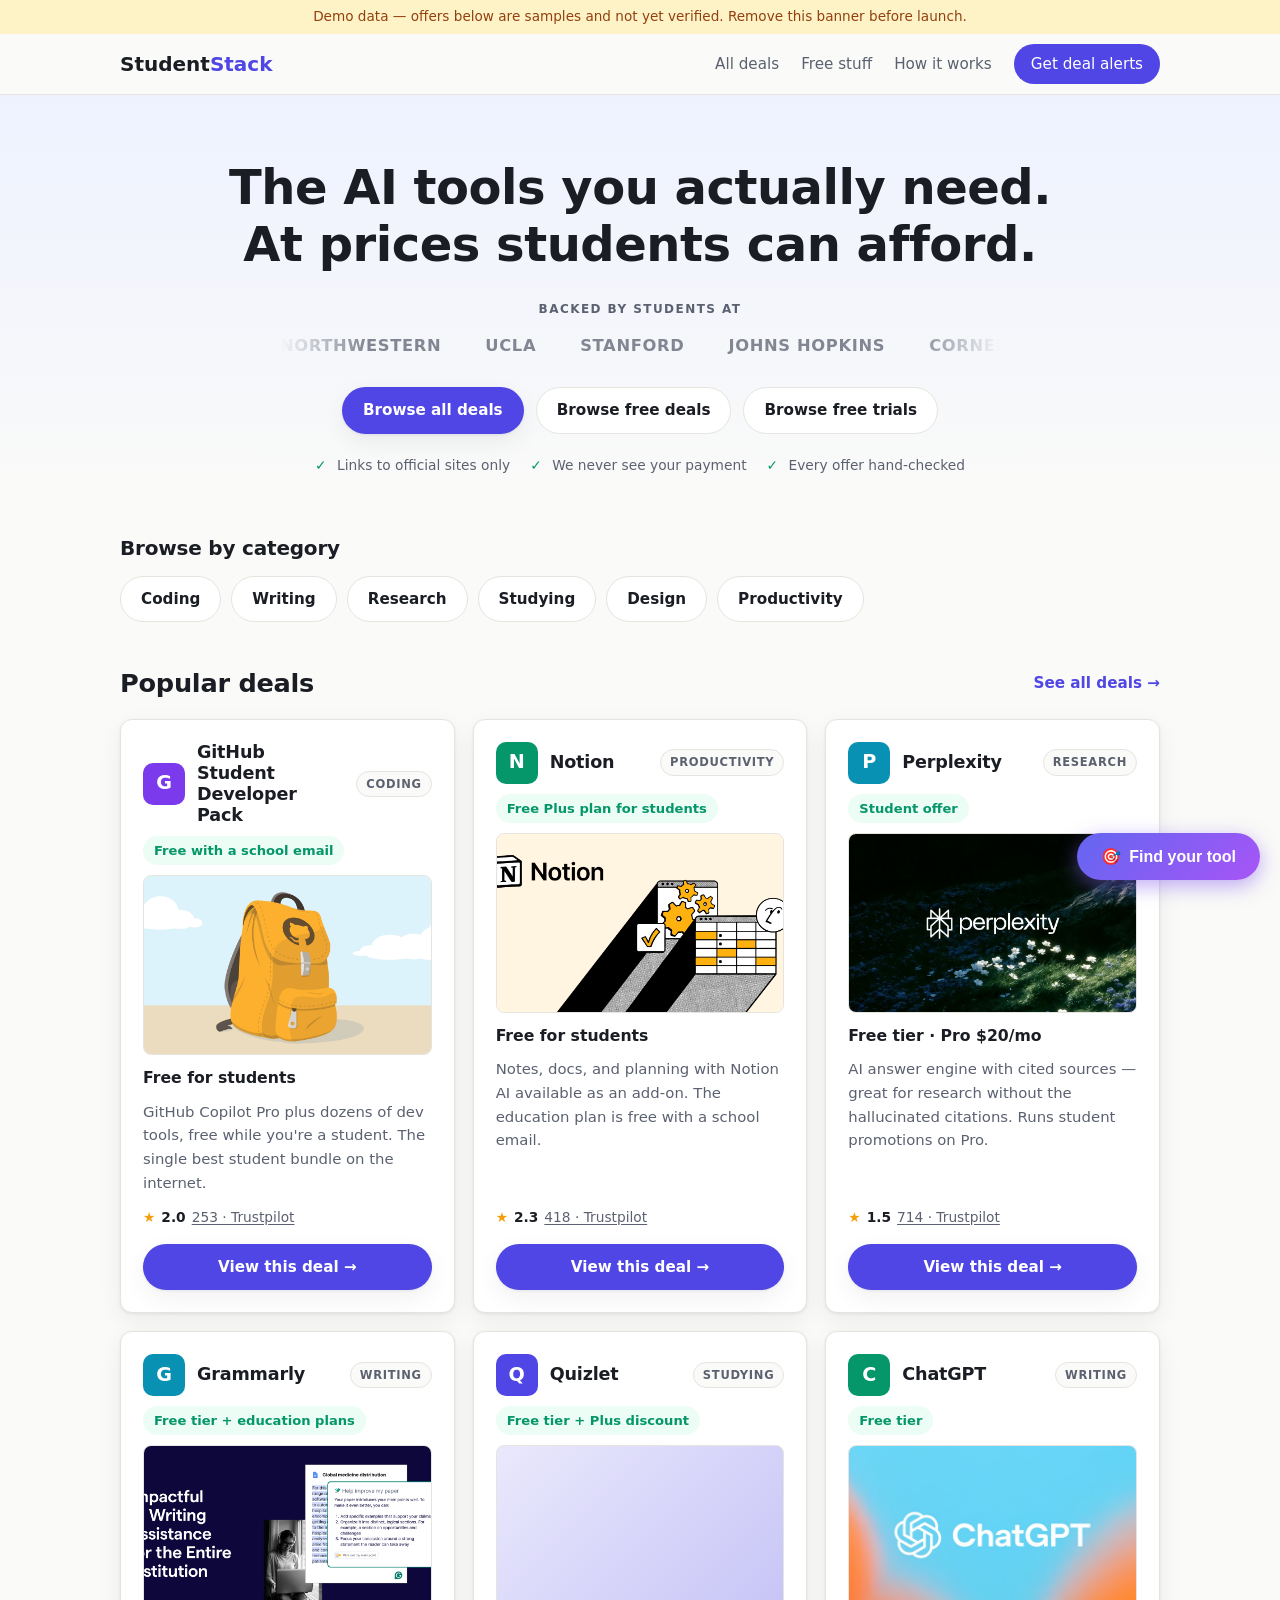
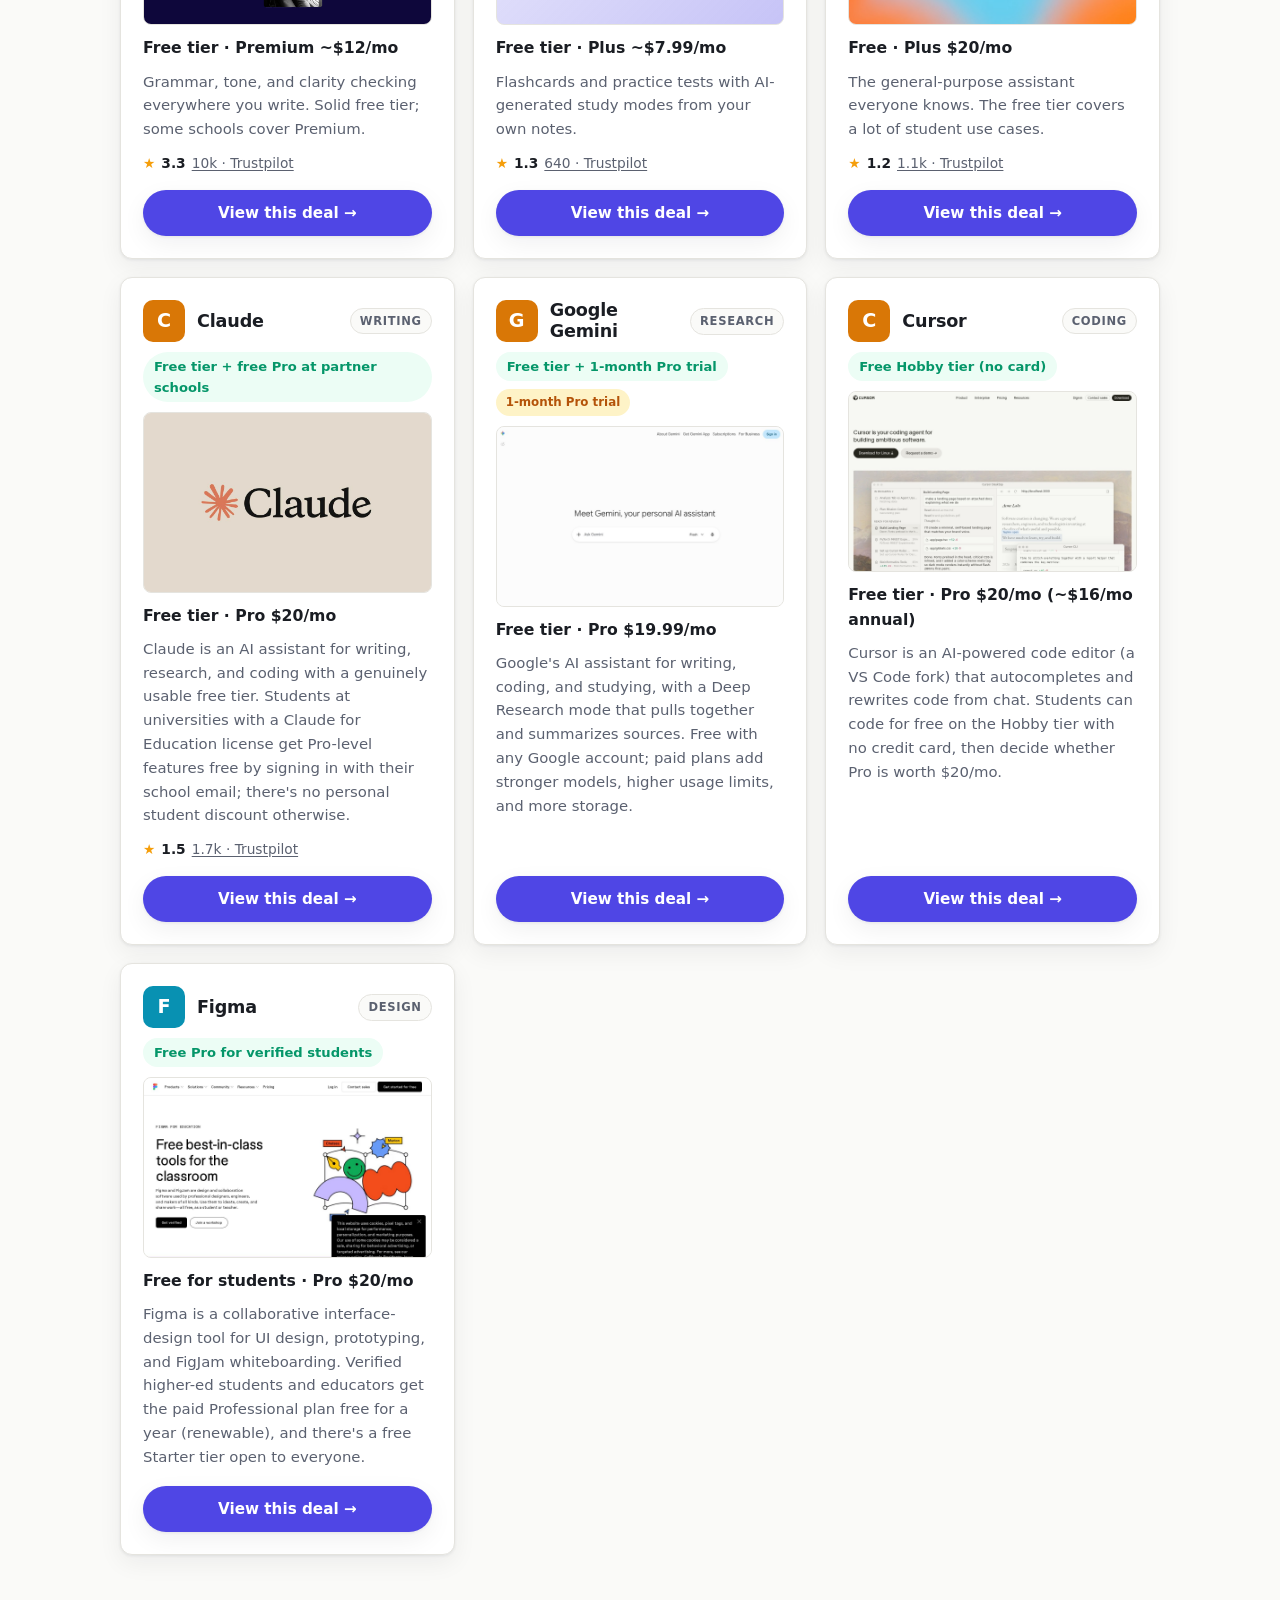
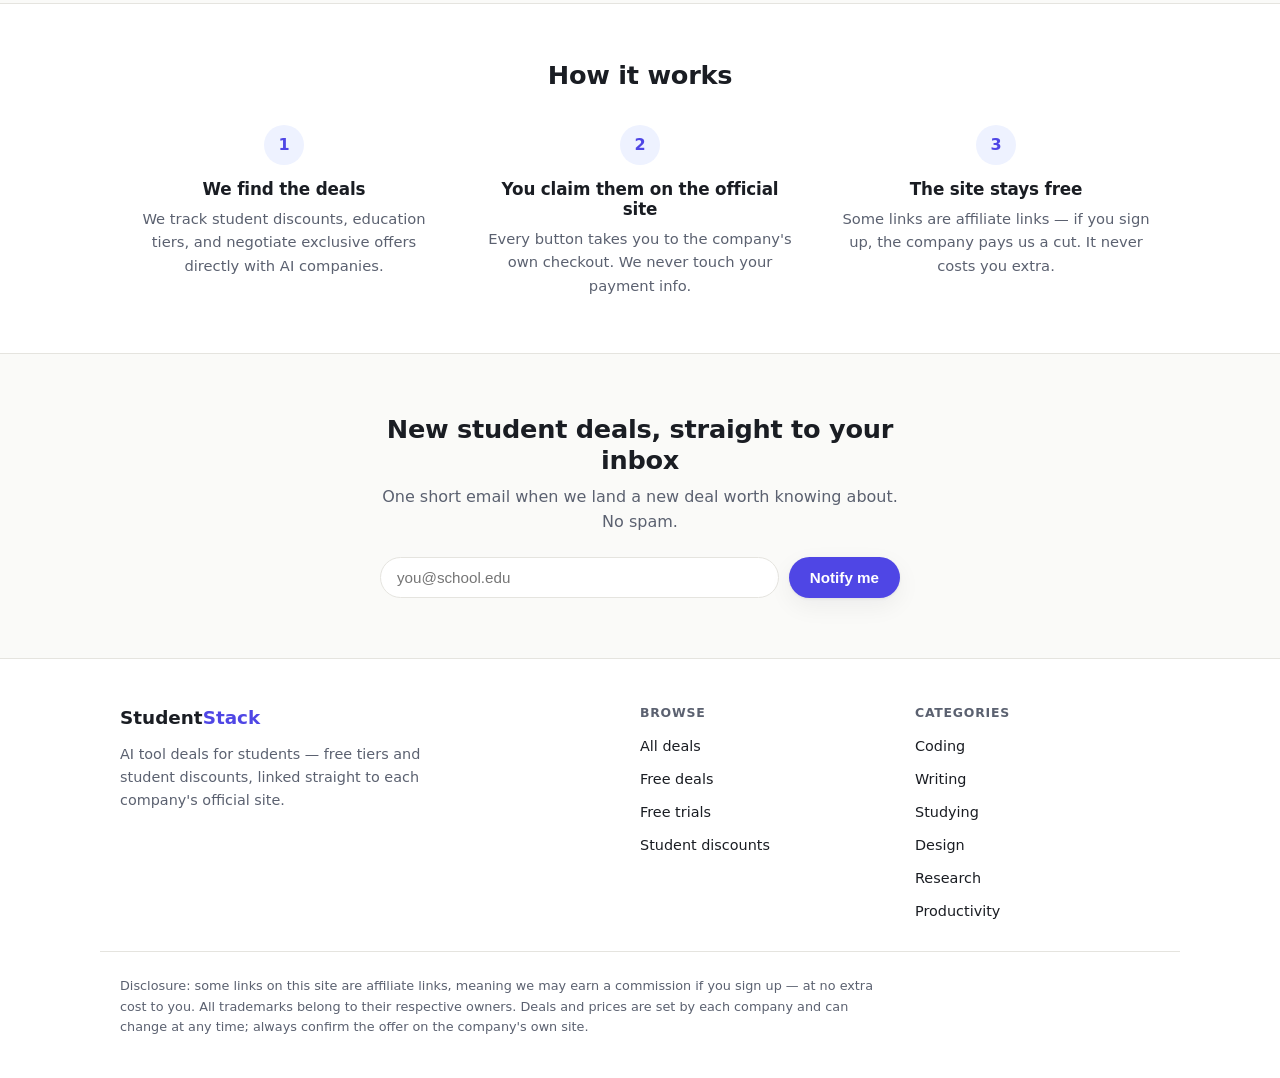
==== commit 9398ed8f: "Declutter + polish: one-line filter bar, drop hero subhead, punchier CTA - Browse filters: pricing +" ====
--- a/index.html
+++ b/index.html
@@ -45,7 +45,6 @@
   <section class="hero">
     <div class="container">
       <h1>The AI tools you actually need.<br />At prices students can afford.</h1>
-      <p class="hero-sub">A hand-checked directory of AI tools for students — each with its free tier or student discount, linked straight to the company's official site.</p>
       <div class="belt-wrap" aria-label="Backed by students at Northwestern, UCLA, Stanford, Johns Hopkins, Cornell, UChicago, Dartmouth, Berkeley, and Georgia Tech">
         <p class="belt-label">Backed by students at</p>
         <div class="belt">
--- a/styles.css
+++ b/styles.css
@@ -153,7 +153,7 @@
 
 /* ============ Hero ============ */
 .hero {
-  padding: 72px 0 56px;
+  padding: 64px 0 32px;
   text-align: center;
   background: linear-gradient(180deg, var(--accent-soft) 0%, var(--bg) 100%);
 }
@@ -251,7 +251,7 @@
 }
 
 /* ============ Category nav (home) ============ */
-.cat-nav { padding: 42px 0 6px; }
+.cat-nav { padding: 28px 0 6px; }
 .cat-nav-title { font-size: 1.25rem; margin-bottom: 16px; }
 .cat-chips { display: flex; flex-wrap: wrap; gap: 10px; }
 .cat-chips a {
@@ -275,10 +275,25 @@
   margin: 40px 0 20px;
 }
 
-.filters { display: flex; gap: 8px; flex-wrap: wrap; justify-content: flex-end; }
+.filters { display: flex; gap: 8px; }
+
+/* single-line filter bar: pricing + divider + category, scrolls if it overflows */
+.filter-bar {
+  display: flex;
+  align-items: center;
+  gap: 12px;
+  overflow-x: auto;
+  margin-bottom: 20px;
+  padding-bottom: 4px;
+  -webkit-overflow-scrolling: touch;
+  scrollbar-width: thin;
+}
+.filter-divider { flex: 0 0 1px; align-self: stretch; background: var(--line); margin: 4px 0; }
 
 .filter-chip {
-  padding: 6px 14px;
+  flex-shrink: 0;
+  white-space: nowrap;
+  padding: 6px 12px;
   border-radius: 999px;
   border: 1px solid var(--line);
   background: var(--surface);
@@ -640,7 +655,7 @@
   .browse-controls { flex-wrap: wrap; }
 }
 
-.category-row { margin-bottom: 22px; }
+.category-row { margin: 0; }
 
 .deals-grid.compact {
   grid-template-columns: repeat(4, 1fr);
@@ -773,18 +788,31 @@
   display: inline-flex;
   align-items: center;
   gap: 8px;
-  padding: 12px 18px;
+  padding: 14px 24px;
   border: none;
   border-radius: 999px;
-  background: var(--accent);
-  color: var(--accent-ink);
-  font-weight: 700;
-  font-size: 0.95rem;
+  background: linear-gradient(135deg, #6366f1 0%, #a855f7 100%);
+  color: #fff;
+  font-weight: 800;
+  font-size: 1rem;
   cursor: pointer;
-  box-shadow: 0 6px 20px rgba(79, 70, 229, 0.4);
-}
-.advisor-fab:hover { filter: brightness(1.08); transform: translateY(-1px); }
+  box-shadow: 0 6px 20px rgba(129, 90, 240, 0.5);
+  animation: fab-pulse 2.4s ease-in-out infinite;
+}
+.advisor-fab:hover {
+  filter: brightness(1.06);
+  transform: translateY(-2px) scale(1.03);
+  animation-play-state: paused;
+}
 .advisor-fab.hidden { display: none; }
+
+@keyframes fab-pulse {
+  0%, 100% { box-shadow: 0 6px 20px rgba(129, 90, 240, 0.45); }
+  50% { box-shadow: 0 8px 30px rgba(168, 85, 247, 0.8), 0 0 0 7px rgba(168, 85, 247, 0.14); }
+}
+@media (prefers-reduced-motion: reduce) {
+  .advisor-fab { animation: none; }
+}
 
 .advisor-panel {
   position: fixed;
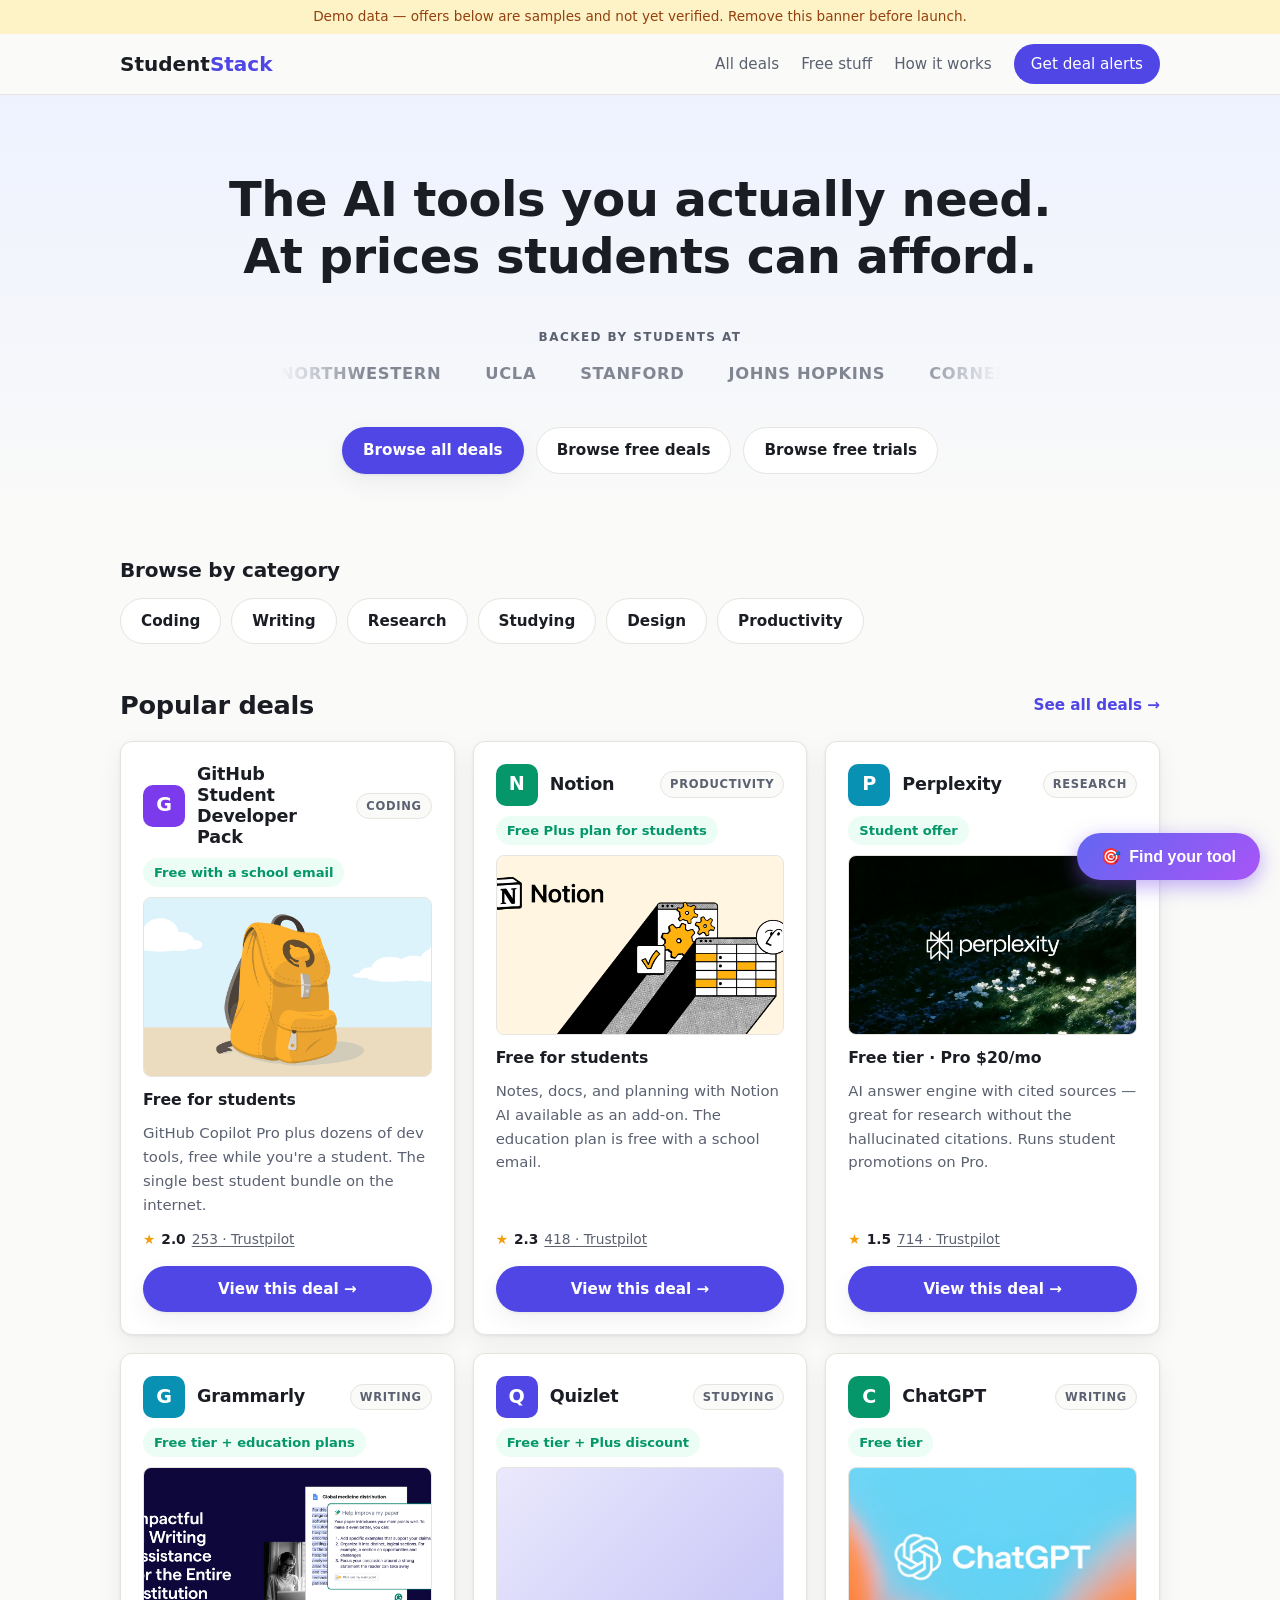
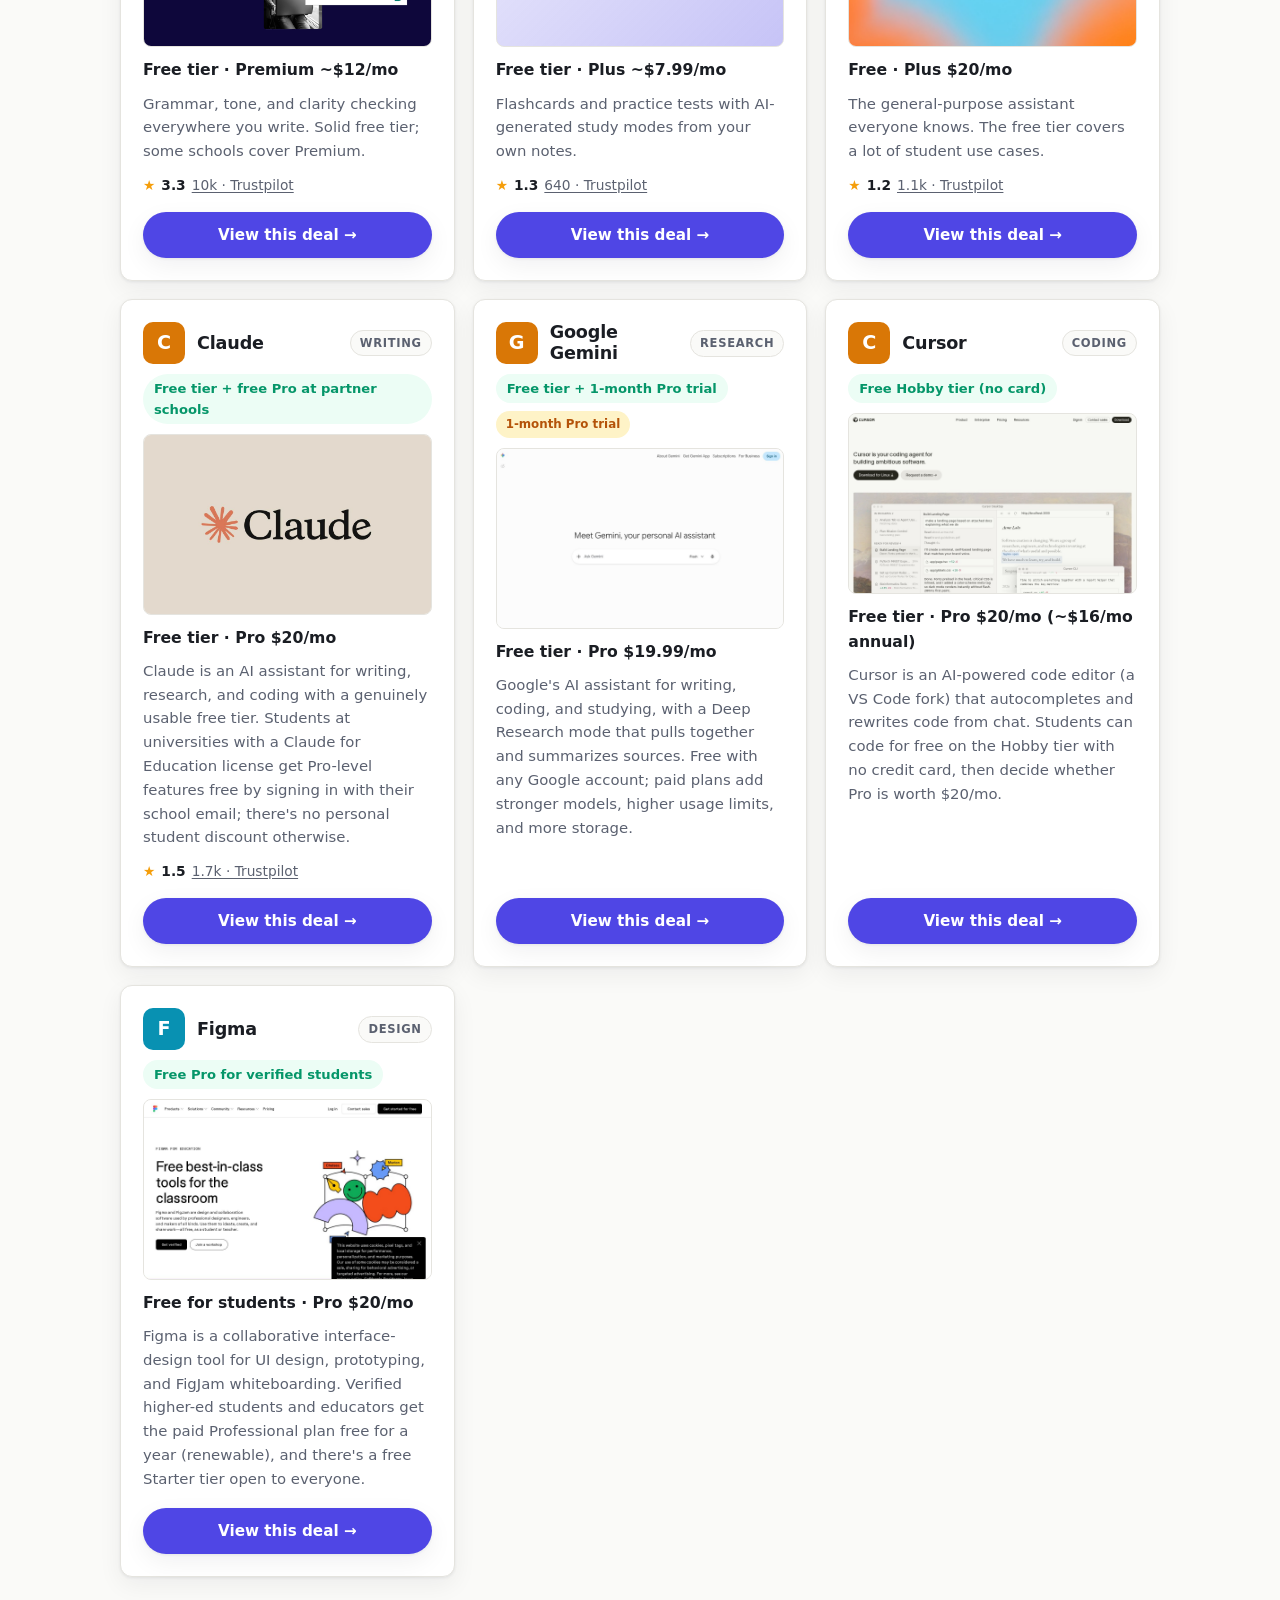
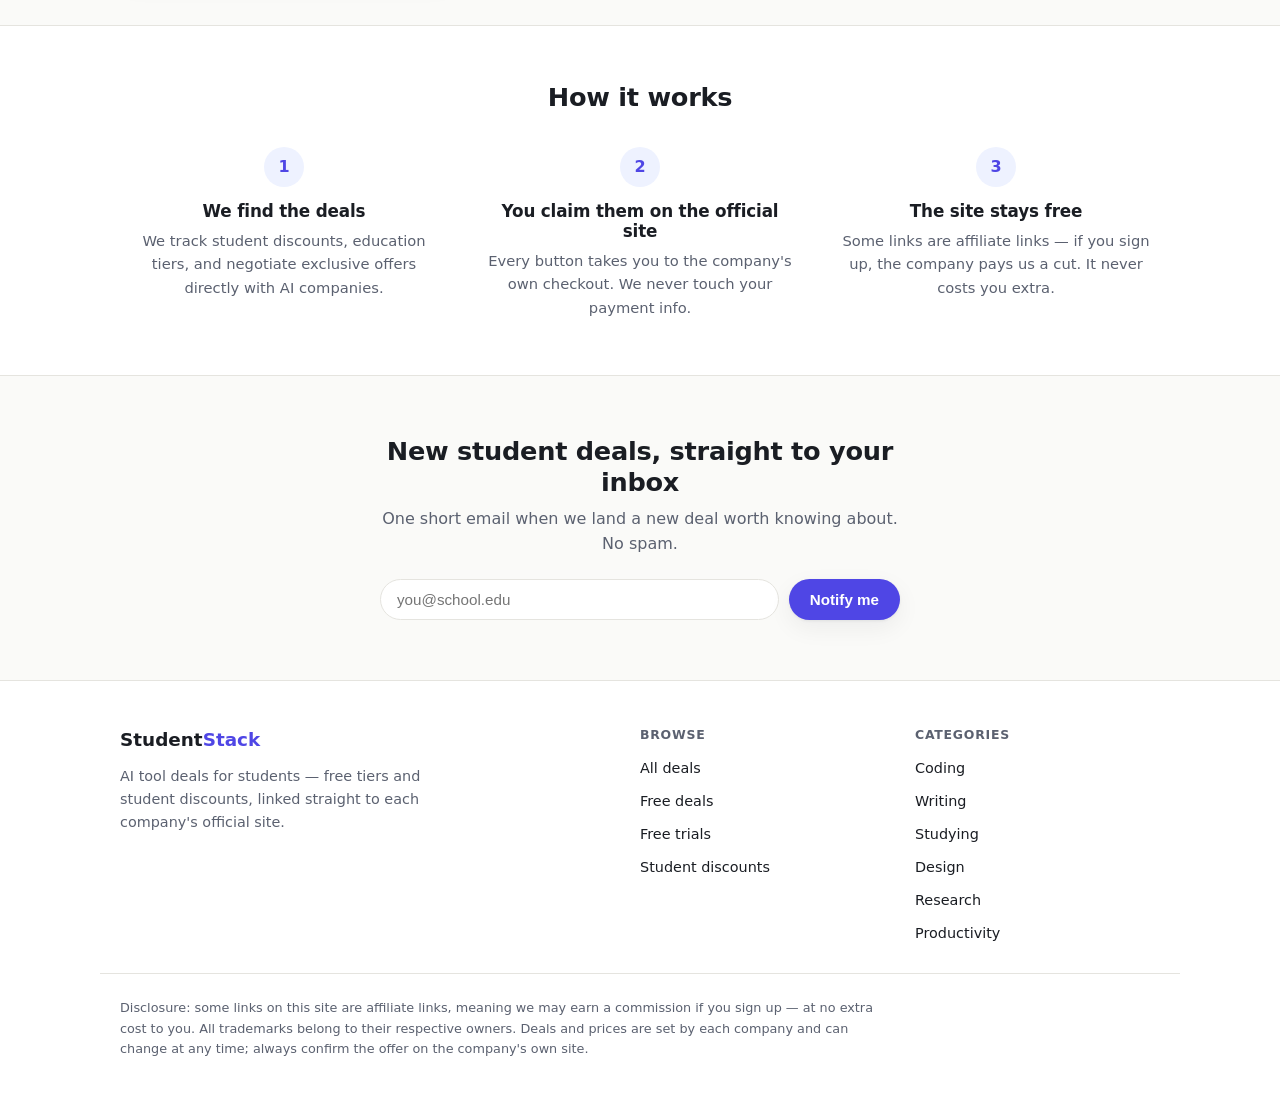
==== commit 97f53170: "Hero declutter + spacing, stronger CTA pulse, cache-busted assets - Removed the trust-points row (li" ====
--- a/index.html
+++ b/index.html
@@ -19,7 +19,7 @@
   <meta name="twitter:title" content="StudentStack — AI tool deals for students" />
   <meta name="twitter:description" content="Free tiers and student discounts on the best AI tools — hand-checked, linked to the official site." />
   <meta name="twitter:image" content="https://nashoon.github.io/StudentStack/images/og-image.png" />
-  <link rel="stylesheet" href="styles.css" />
+  <link rel="stylesheet" href="styles.css?v=24b" />
 </head>
 <body>
 
@@ -59,11 +59,6 @@
         <a href="browse.html?pricing=free" class="btn btn-ghost">Browse free deals</a>
         <a href="browse.html?pricing=trial" class="btn btn-ghost">Browse free trials</a>
       </div>
-      <ul class="trust-points">
-        <li>Links to official sites only</li>
-        <li>We never see your payment</li>
-        <li>Every offer hand-checked</li>
-      </ul>
     </div>
   </section>
 
@@ -157,10 +152,10 @@
     </div>
   </footer>
 
-  <script src="deals.js"></script>
-  <script src="enrich.js"></script>
-  <script src="shots-cache.js"></script>
-  <script src="app.js"></script>
-  <script src="advisor.js"></script>
+  <script src="deals.js?v=24b"></script>
+  <script src="enrich.js?v=24b"></script>
+  <script src="shots-cache.js?v=24b"></script>
+  <script src="app.js?v=24b"></script>
+  <script src="advisor.js?v=24b"></script>
 </body>
 </html>
--- a/styles.css
+++ b/styles.css
@@ -153,7 +153,7 @@
 
 /* ============ Hero ============ */
 .hero {
-  padding: 64px 0 32px;
+  padding: 76px 0 56px;
   text-align: center;
   background: linear-gradient(180deg, var(--accent-soft) 0%, var(--bg) 100%);
 }
@@ -168,7 +168,7 @@
 }
 
 .hero-actions {
-  margin-top: 28px;
+  margin-top: 40px;
   display: flex;
   gap: 12px;
   justify-content: center;
@@ -177,32 +177,8 @@
 
 .hero-note { margin-top: 16px; font-size: 0.85rem; color: var(--ink-soft); }
 
-.trust-points {
-  list-style: none;
-  margin: 20px 0 0;
-  padding: 0;
-  display: flex;
-  gap: 20px;
-  justify-content: center;
-  flex-wrap: wrap;
-}
-.trust-points li {
-  position: relative;
-  padding-left: 22px;
-  font-size: 0.86rem;
-  color: var(--ink-soft);
-  font-weight: 500;
-}
-.trust-points li::before {
-  content: "✓";
-  position: absolute;
-  left: 0;
-  color: var(--badge);
-  font-weight: 800;
-}
-
 /* ============ College belt ============ */
-.belt-wrap { margin-top: 26px; }
+.belt-wrap { margin-top: 42px; }
 
 .belt-label {
   font-size: 0.75rem;
@@ -807,8 +783,8 @@
 .advisor-fab.hidden { display: none; }
 
 @keyframes fab-pulse {
-  0%, 100% { box-shadow: 0 6px 20px rgba(129, 90, 240, 0.45); }
-  50% { box-shadow: 0 8px 30px rgba(168, 85, 247, 0.8), 0 0 0 7px rgba(168, 85, 247, 0.14); }
+  0%, 100% { box-shadow: 0 6px 20px rgba(129, 90, 240, 0.45); transform: scale(1); }
+  50% { box-shadow: 0 8px 34px rgba(168, 85, 247, 0.9), 0 0 0 10px rgba(168, 85, 247, 0.18); transform: scale(1.05); }
 }
 @media (prefers-reduced-motion: reduce) {
   .advisor-fab { animation: none; }
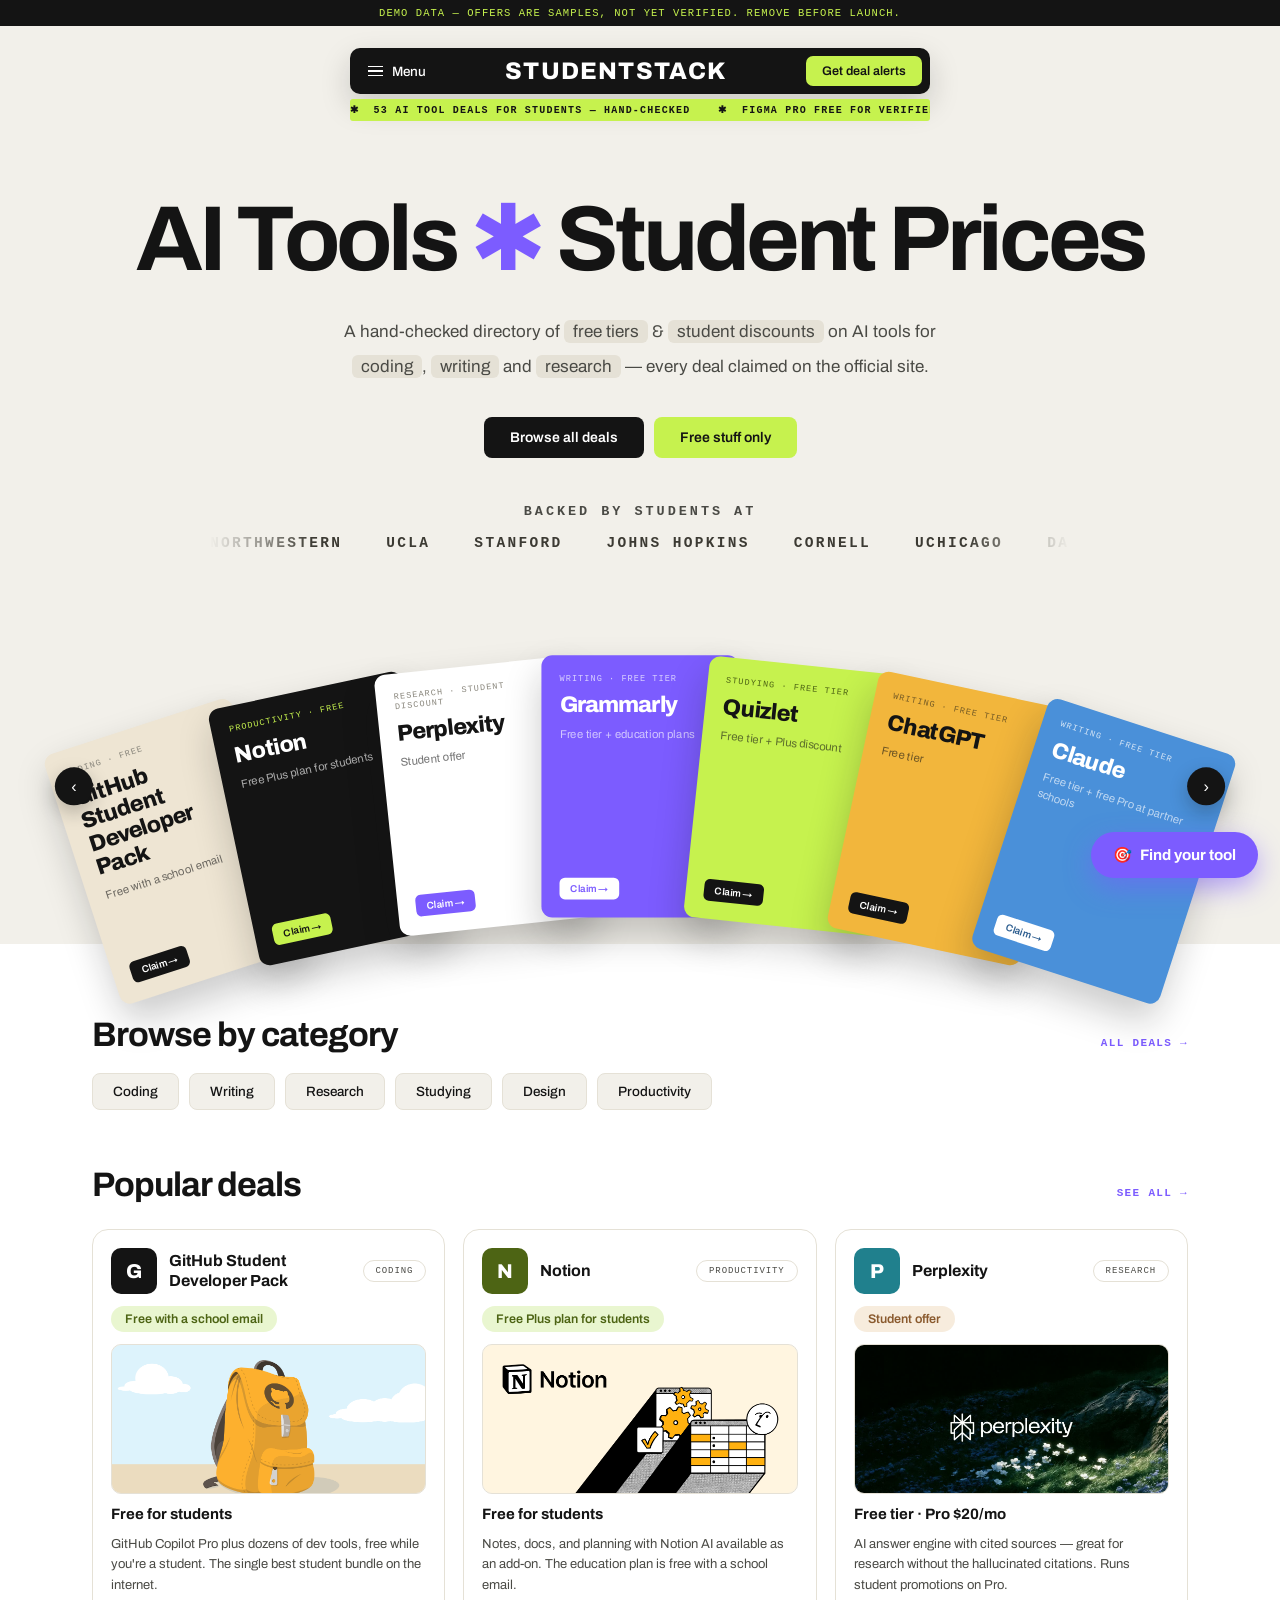
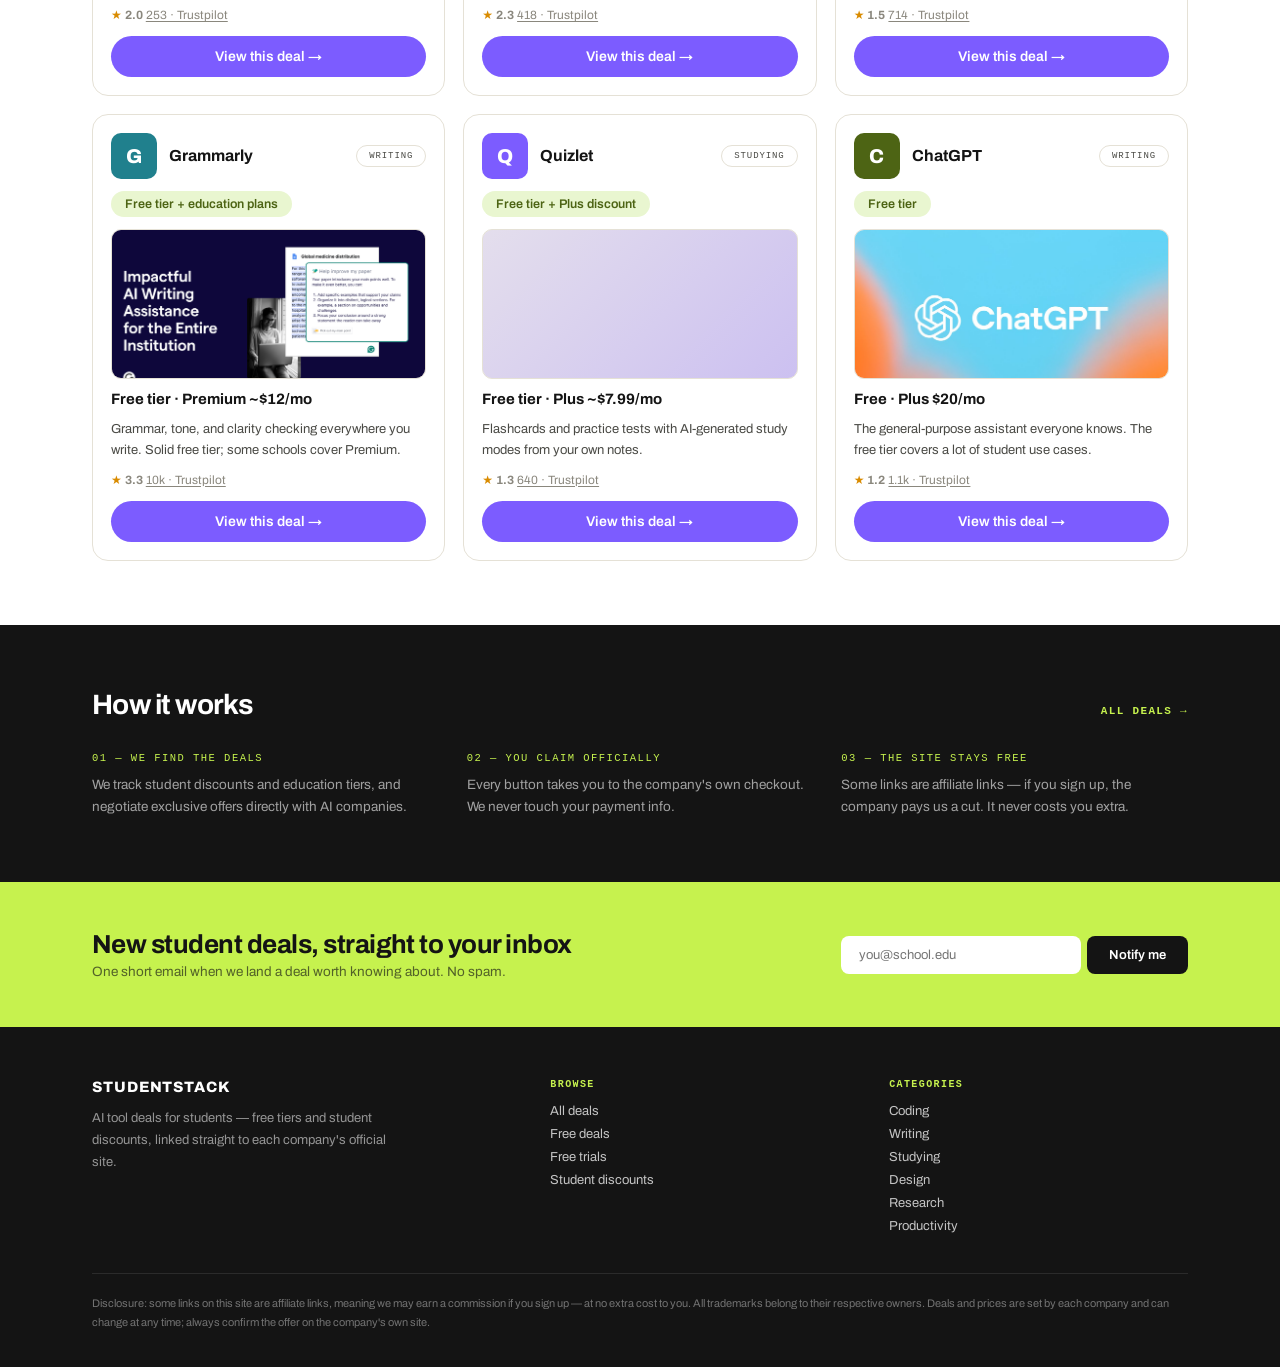
==== commit cdb8ce75: "Redesign: editorial Archivo/cream/lime/purple look from Claude Design mockup Full reskin on the real" ====
--- a/index.html
+++ b/index.html
@@ -7,64 +7,86 @@
   <meta name="description" content="A hand-checked directory of AI tools for students — free tiers and student discounts on tools for studying, writing, coding, research, and design, each linked to the official site." />
   <link rel="icon" href="favicon.svg" type="image/svg+xml" />
   <link rel="preconnect" href="https://www.google.com" />
-  <meta name="theme-color" content="#4f46e5" />
-  <link rel="canonical" href="https://nashoon.github.io/StudentStack/" />
+  <link rel="preconnect" href="https://fonts.googleapis.com" />
+  <link rel="preconnect" href="https://fonts.gstatic.com" crossorigin />
+  <link href="https://fonts.googleapis.com/css2?family=Archivo:wght@400;500;600;700;800&display=swap" rel="stylesheet" />
+  <meta name="theme-color" content="#141414" />
+  <link rel="canonical" href="https://student-stack.com/" />
   <meta property="og:type" content="website" />
   <meta property="og:site_name" content="StudentStack" />
   <meta property="og:title" content="StudentStack — AI tool deals for students" />
   <meta property="og:description" content="Free tiers and student discounts on the best AI tools — hand-checked, linked straight to each company's official site." />
-  <meta property="og:url" content="https://nashoon.github.io/StudentStack/" />
-  <meta property="og:image" content="https://nashoon.github.io/StudentStack/images/og-image.png" />
+  <meta property="og:url" content="https://student-stack.com/" />
+  <meta property="og:image" content="https://student-stack.com/images/og-image.png" />
   <meta name="twitter:card" content="summary_large_image" />
   <meta name="twitter:title" content="StudentStack — AI tool deals for students" />
   <meta name="twitter:description" content="Free tiers and student discounts on the best AI tools — hand-checked, linked to the official site." />
-  <meta name="twitter:image" content="https://nashoon.github.io/StudentStack/images/og-image.png" />
-  <link rel="stylesheet" href="styles.css?v=24b" />
+  <meta name="twitter:image" content="https://student-stack.com/images/og-image.png" />
+  <link rel="stylesheet" href="styles.css?v=25a" />
 </head>
 <body>
 
   <a class="skip-link" href="#deals">Skip to deals</a>
 
-  <div class="demo-banner">
-    Demo data — offers below are samples and not yet verified. Remove this banner before launch.
+  <div class="demo-banner">DEMO DATA — OFFERS ARE SAMPLES, NOT YET VERIFIED. REMOVE BEFORE LAUNCH.</div>
+
+  <div class="topbar">
+    <div class="nav-pill">
+      <button class="nav-menu" aria-expanded="false" aria-controls="nav-drawer"><span class="bars"><i></i><i></i><i></i></span>Menu</button>
+      <a class="nav-word" href="index.html">STUDENTSTACK</a>
+      <div class="nav-actions">
+        <a class="nav-btn solid" href="#signup">Get deal alerts</a>
+      </div>
+    </div>
+    <nav class="nav-drawer" id="nav-drawer" aria-label="Site menu">
+      <a href="browse.html">All deals</a>
+      <a href="browse.html?pricing=free">Free stuff</a>
+      <a href="browse.html?pricing=trial">Free trials</a>
+      <a href="browse.html?pricing=discount">Student discounts</a>
+      <a href="#how">How it works</a>
+    </nav>
+    <div class="ticker" aria-hidden="true">
+      <div class="ticker-track">
+        <span>✱&nbsp;&nbsp;53 AI TOOL DEALS FOR STUDENTS — HAND-CHECKED</span>
+        <span>✱&nbsp;&nbsp;FIGMA PRO FREE FOR VERIFIED STUDENTS</span>
+        <span>✱&nbsp;&nbsp;53 AI TOOL DEALS FOR STUDENTS — HAND-CHECKED</span>
+        <span>✱&nbsp;&nbsp;FIGMA PRO FREE FOR VERIFIED STUDENTS</span>
+      </div>
+    </div>
   </div>
 
-  <header class="site-header">
-    <div class="container header-inner">
-      <a class="logo" href="#">Student<span>Stack</span></a>
-      <nav class="nav">
-        <a href="browse.html">All deals</a>
-        <a href="browse.html?pricing=free">Free stuff</a>
-        <a href="#how">How it works</a>
-        <a href="#signup" class="btn btn-small">Get deal alerts</a>
-      </nav>
-      <button class="nav-toggle" aria-label="Menu" aria-expanded="false">☰</button>
+  <section class="hero">
+    <h1>AI Tools <span class="star">✱</span> Student Prices</h1>
+    <p class="hero-sub">A hand-checked directory of <mark>free tiers</mark> &amp; <mark>student discounts</mark> on AI tools for <mark>coding</mark>, <mark>writing</mark> and <mark>research</mark> — every deal claimed on the official site.</p>
+    <div class="hero-actions">
+      <a href="browse.html" class="btn btn-ink">Browse all deals</a>
+      <a href="browse.html?pricing=free" class="btn btn-lime">Free stuff only</a>
     </div>
-  </header>
-
-  <section class="hero">
-    <div class="container">
-      <h1>The AI tools you actually need.<br />At prices students can afford.</h1>
-      <div class="belt-wrap" aria-label="Backed by students at Northwestern, UCLA, Stanford, Johns Hopkins, Cornell, UChicago, Dartmouth, Berkeley, and Georgia Tech">
-        <p class="belt-label">Backed by students at</p>
-        <div class="belt">
-          <div class="belt-track">
-            <span>Northwestern</span><span>UCLA</span><span>Stanford</span><span>Johns&nbsp;Hopkins</span><span>Cornell</span><span>UChicago</span><span>Dartmouth</span><span>Berkeley</span><span>Georgia&nbsp;Tech</span>
-            <span aria-hidden="true">Northwestern</span><span aria-hidden="true">UCLA</span><span aria-hidden="true">Stanford</span><span aria-hidden="true">Johns&nbsp;Hopkins</span><span aria-hidden="true">Cornell</span><span aria-hidden="true">UChicago</span><span aria-hidden="true">Dartmouth</span><span aria-hidden="true">Berkeley</span><span aria-hidden="true">Georgia&nbsp;Tech</span>
-          </div>
+    <div class="belt-wrap" aria-label="Backed by students at Northwestern, UCLA, Stanford, Johns Hopkins, Cornell, UChicago, Dartmouth, Berkeley, and Georgia Tech">
+      <p class="belt-label">BACKED BY STUDENTS AT</p>
+      <div class="belt">
+        <div class="belt-track">
+          <span>NORTHWESTERN</span><span>UCLA</span><span>STANFORD</span><span>JOHNS&nbsp;HOPKINS</span><span>CORNELL</span><span>UCHICAGO</span><span>DARTMOUTH</span><span>BERKELEY</span><span>GEORGIA&nbsp;TECH</span>
+          <span aria-hidden="true">NORTHWESTERN</span><span aria-hidden="true">UCLA</span><span aria-hidden="true">STANFORD</span><span aria-hidden="true">JOHNS&nbsp;HOPKINS</span><span aria-hidden="true">CORNELL</span><span aria-hidden="true">UCHICAGO</span><span aria-hidden="true">DARTMOUTH</span><span aria-hidden="true">BERKELEY</span><span aria-hidden="true">GEORGIA&nbsp;TECH</span>
         </div>
-      </div>
-      <div class="hero-actions">
-        <a href="browse.html" class="btn btn-primary">Browse all deals</a>
-        <a href="browse.html?pricing=free" class="btn btn-ghost">Browse free deals</a>
-        <a href="browse.html?pricing=trial" class="btn btn-ghost">Browse free trials</a>
       </div>
     </div>
   </section>
 
-  <section class="cat-nav">
+  <div class="fan-outer">
+    <div class="fan-scale">
+      <button class="fan-arrow" id="fan-left" aria-label="Previous deals">‹</button>
+      <div class="fan-deck" id="fan-deck"></div>
+      <button class="fan-arrow" id="fan-right" aria-label="Next deals">›</button>
+    </div>
+  </div>
+
+  <div class="section-white" id="deals">
     <div class="container">
-      <h2 class="cat-nav-title">Browse by category</h2>
+      <div class="section-head">
+        <h2>Browse by category</h2>
+        <a class="section-link" href="browse.html">ALL DEALS →</a>
+      </div>
       <div class="cat-chips">
         <a href="browse.html?category=Coding">Coding</a>
         <a href="browse.html?category=Writing">Writing</a>
@@ -73,76 +95,80 @@
         <a href="browse.html?category=Design">Design</a>
         <a href="browse.html?category=Productivity">Productivity</a>
       </div>
+
+      <div class="section-head" style="margin-top:56px">
+        <h2>Popular deals</h2>
+        <a class="section-link" href="browse.html">SEE ALL →</a>
+      </div>
+      <div class="deals-grid" id="popular-grid"></div>
     </div>
-  </section>
+  </div>
 
-  <main id="deals" class="container">
-    <div class="deals-toolbar">
-      <h2>Popular deals</h2>
-      <a class="see-all" href="browse.html">See all deals →</a>
-    </div>
-    <div class="deals-grid" id="popular-grid"></div>
-  </main>
-
-  <section id="how" class="how">
+  <div class="how" id="how">
     <div class="container">
-      <h2>How it works</h2>
+      <div class="section-head">
+        <h2>How it works</h2>
+        <a class="section-link" href="browse.html">ALL DEALS →</a>
+      </div>
       <div class="how-grid">
         <div class="how-step">
-          <div class="how-num">1</div>
-          <h3>We find the deals</h3>
-          <p>We track student discounts, education tiers, and negotiate exclusive offers directly with AI companies.</p>
+          <div class="num">01 — WE FIND THE DEALS</div>
+          <p>We track student discounts and education tiers, and negotiate exclusive offers directly with AI companies.</p>
         </div>
         <div class="how-step">
-          <div class="how-num">2</div>
-          <h3>You claim them on the official site</h3>
+          <div class="num">02 — YOU CLAIM OFFICIALLY</div>
           <p>Every button takes you to the company's own checkout. We never touch your payment info.</p>
         </div>
         <div class="how-step">
-          <div class="how-num">3</div>
-          <h3>The site stays free</h3>
+          <div class="num">03 — THE SITE STAYS FREE</div>
           <p>Some links are affiliate links — if you sign up, the company pays us a cut. It never costs you extra.</p>
         </div>
       </div>
     </div>
-  </section>
+  </div>
 
-  <section id="signup" class="signup">
-    <div class="container signup-inner">
-      <h2>New student deals, straight to your inbox</h2>
-      <p>One short email when we land a new deal worth knowing about. No spam.</p>
+  <div class="signup" id="signup">
+    <div class="container">
+      <div>
+        <h2>New student deals, straight to your inbox</h2>
+        <p>One short email when we land a deal worth knowing about. No spam.</p>
+      </div>
       <form id="signup-form" class="signup-form">
         <input type="email" id="signup-email" placeholder="you@school.edu" required aria-label="Email address" />
-        <button type="submit" class="btn btn-primary">Notify me</button>
+        <button type="submit">Notify me</button>
       </form>
       <p class="signup-status" id="signup-status" hidden></p>
     </div>
-  </section>
+  </div>
 
   <footer class="site-footer">
-    <div class="container footer-grid">
-      <div class="footer-brand">
-        <a class="logo" href="index.html">Student<span>Stack</span></a>
-        <p>AI tool deals for students — free tiers and student discounts, linked straight to each company's official site.</p>
+    <div class="container">
+      <div class="footer-grid">
+        <div class="footer-brand">
+          <div class="fw">STUDENTSTACK</div>
+          <p>AI tool deals for students — free tiers and student discounts, linked straight to each company's official site.</p>
+        </div>
+        <div class="footer-col">
+          <h4>BROWSE</h4>
+          <nav aria-label="Browse">
+            <a href="browse.html">All deals</a>
+            <a href="browse.html?pricing=free">Free deals</a>
+            <a href="browse.html?pricing=trial">Free trials</a>
+            <a href="browse.html?pricing=discount">Student discounts</a>
+          </nav>
+        </div>
+        <div class="footer-col">
+          <h4>CATEGORIES</h4>
+          <nav aria-label="Categories">
+            <a href="browse.html?category=Coding">Coding</a>
+            <a href="browse.html?category=Writing">Writing</a>
+            <a href="browse.html?category=Studying">Studying</a>
+            <a href="browse.html?category=Design">Design</a>
+            <a href="browse.html?category=Research">Research</a>
+            <a href="browse.html?category=Productivity">Productivity</a>
+          </nav>
+        </div>
       </div>
-      <nav class="footer-col" aria-label="Browse">
-        <h4>Browse</h4>
-        <a href="browse.html">All deals</a>
-        <a href="browse.html?pricing=free">Free deals</a>
-        <a href="browse.html?pricing=trial">Free trials</a>
-        <a href="browse.html?pricing=discount">Student discounts</a>
-      </nav>
-      <nav class="footer-col" aria-label="Categories">
-        <h4>Categories</h4>
-        <a href="browse.html?category=Coding">Coding</a>
-        <a href="browse.html?category=Writing">Writing</a>
-        <a href="browse.html?category=Studying">Studying</a>
-        <a href="browse.html?category=Design">Design</a>
-        <a href="browse.html?category=Research">Research</a>
-        <a href="browse.html?category=Productivity">Productivity</a>
-      </nav>
-    </div>
-    <div class="container">
       <p class="footer-fine">
         Disclosure: some links on this site are affiliate links, meaning we may earn a commission
         if you sign up — at no extra cost to you. All trademarks belong to their respective owners.
@@ -152,10 +178,10 @@
     </div>
   </footer>
 
-  <script src="deals.js?v=24b"></script>
-  <script src="enrich.js?v=24b"></script>
-  <script src="shots-cache.js?v=24b"></script>
-  <script src="app.js?v=24b"></script>
-  <script src="advisor.js?v=24b"></script>
+  <script src="deals.js?v=25a"></script>
+  <script src="enrich.js?v=25a"></script>
+  <script src="shots-cache.js?v=25a"></script>
+  <script src="app.js?v=25a"></script>
+  <script src="advisor.js?v=25a"></script>
 </body>
 </html>
--- a/styles.css
+++ b/styles.css
@@ -1,911 +1,333 @@
-/* ============ Base ============ */
+/* ============================================================
+   StudentStack — editorial redesign
+   Design system: Archivo + system mono · cream / ink / lime / purple
+   ============================================================ */
+
 :root {
-  --bg: #fafaf8;
+  --cream: #f2f0ea;
   --surface: #ffffff;
-  --ink: #1a1d23;
-  --ink-soft: #5b6170;
-  --line: #e5e4df;
-  --accent: #4f46e5;
-  --accent-ink: #ffffff;
-  --accent-soft: #eef2ff;
-  --badge: #059669;
-  --badge-soft: #ecfdf5;
-  --trial-ink: #b45309;
-  --trial-soft: #fef3c7;
-  --radius: 12px;
-  --shadow: 0 1px 3px rgba(20, 22, 40, 0.07), 0 8px 24px rgba(20, 22, 40, 0.06);
-}
+  --ink: #141414;
+  --ink-2: #4a4a45;
+  --ink-3: #8a877d;
+  --line: #e5e1d6;
+  --lime: #c6f24e;
+  --lime-ink: #4d6414;
+  --lime-soft: #e9f6d0;
+  --purple: #7c5cff;
+  --purple-hover: #6a4be6;
+  --purple-soft: #ece6ff;
+  --purple-ink: #5a3fd6;
+  --amber-soft: #f7ecdd;
+  --amber-ink: #8a5a2e;
+  --mono: ui-monospace, Menlo, "SFMono-Regular", monospace;
+  --shadow-card: 0 14px 32px rgba(20, 20, 20, 0.10);
+  --shadow-pill: 0 12px 30px rgba(20, 20, 20, 0.18);
+  --maxw: 1160px;
+}
+
+@keyframes ssm { from { transform: translateX(0); } to { transform: translateX(-50%); } }
 
 * { margin: 0; padding: 0; box-sizing: border-box; }
 
 body {
-  font-family: "Segoe UI", system-ui, -apple-system, sans-serif;
-  background: var(--bg);
+  background: var(--cream);
+  font-family: "Archivo", system-ui, -apple-system, sans-serif;
   color: var(--ink);
-  line-height: 1.6;
-}
-
-.container { max-width: 1080px; margin: 0 auto; padding: 0 20px; }
-
-h1, h2, h3 { line-height: 1.2; letter-spacing: -0.01em; }
-h2 { font-size: 1.6rem; }
-
-a { color: var(--accent); text-decoration: none; }
-
-:focus-visible {
-  outline: 2px solid var(--accent);
-  outline-offset: 2px;
-  border-radius: 4px;
-}
-
-.skip-link {
-  position: absolute;
-  left: 8px;
-  top: -60px;
-  z-index: 100;
-  background: var(--accent);
-  color: var(--accent-ink);
-  padding: 10px 18px;
-  border-radius: 0 0 10px 10px;
-  font-weight: 700;
-  transition: top 0.15s ease;
-}
-.skip-link:focus { top: 0; }
-
-/* ============ Demo banner (remove before launch) ============ */
+  -webkit-font-smoothing: antialiased;
+}
+
+a { color: inherit; text-decoration: none; }
+a:hover { color: var(--ink-2); }
+img { max-width: 100%; display: block; }
+
+.container { max-width: var(--maxw); margin: 0 auto; padding: 0 32px; width: 100%; }
+.mono { font-family: var(--mono); }
+
+/* ============ Demo banner ============ */
 .demo-banner {
-  background: #fef3c7;
-  color: #92400e;
+  background: var(--ink);
+  color: var(--lime);
   text-align: center;
-  font-size: 0.85rem;
-  padding: 6px 16px;
-}
-
-/* ============ Header ============ */
-.site-header {
-  position: sticky;
-  top: 0;
-  z-index: 10;
-  background: color-mix(in srgb, var(--bg) 88%, transparent);
-  backdrop-filter: blur(8px);
-  border-bottom: 1px solid var(--line);
-}
-
-.header-inner {
-  display: flex;
-  align-items: center;
-  justify-content: space-between;
-  height: 60px;
-}
-
-.logo {
-  font-size: 1.25rem;
-  font-weight: 800;
-  color: var(--ink);
-}
-.logo span { color: var(--accent); }
-
-.nav { display: flex; align-items: center; gap: 22px; }
-.nav a { color: var(--ink-soft); font-weight: 500; font-size: 0.95rem; }
-.nav a:hover { color: var(--ink); }
-
-.nav-toggle {
-  display: none;
-  background: none;
-  border: none;
-  color: var(--ink);
-  font-size: 1.6rem;
-  line-height: 1;
-  cursor: pointer;
-  padding: 4px 8px;
-}
-
-@media (max-width: 720px) {
-  .header-inner { position: relative; }
-  .nav-toggle { display: block; }
-  .nav {
-    display: none;
-    position: absolute;
-    top: 60px;
-    left: 0;
-    right: 0;
-    flex-direction: column;
-    align-items: stretch;
-    gap: 0;
-    background: var(--surface);
-    border-bottom: 1px solid var(--line);
-    box-shadow: var(--shadow);
-    padding: 8px 0;
-  }
-  .nav.open { display: flex; }
-  .nav a { padding: 12px 20px; }
-  .nav a.btn-small { margin: 10px 20px; text-align: center; border-radius: 999px; }
-}
-
-/* ============ Buttons ============ */
-.btn {
-  display: inline-block;
-  padding: 10px 20px;
-  border-radius: 999px;
-  font-weight: 600;
-  font-size: 0.95rem;
-  border: 1px solid transparent;
-  cursor: pointer;
-  transition: transform 0.1s ease, box-shadow 0.15s ease;
-}
-.btn:active { transform: scale(0.98); }
-
-.btn-primary {
-  background: var(--accent);
-  color: var(--accent-ink) !important;
-  box-shadow: var(--shadow);
-}
-.btn-primary:hover { filter: brightness(1.08); }
-
-.btn-ghost {
-  border-color: var(--line);
-  color: var(--ink) !important;
-  background: var(--surface);
-}
-.btn-ghost:hover { border-color: var(--ink-soft); }
-
-.btn-small { padding: 7px 16px; font-size: 0.88rem; background: var(--accent); color: var(--accent-ink) !important; }
+  font-family: var(--mono);
+  font-size: 10.5px;
+  letter-spacing: 0.1em;
+  padding: 7px 16px;
+}
+
+/* ============ Nav pill + ticker ============ */
+.topbar { display: flex; flex-direction: column; align-items: center; padding-top: 22px; position: relative; z-index: 20; }
+
+.nav-pill {
+  display: flex; align-items: center; justify-content: space-between;
+  background: var(--ink); color: #fff;
+  border-radius: 10px; padding: 8px 8px 8px 18px;
+  width: 580px; max-width: calc(100vw - 48px);
+  box-shadow: var(--shadow-pill);
+}
+.nav-menu { display: flex; align-items: center; gap: 9px; font-size: 13.5px; font-weight: 500; cursor: pointer; background: none; border: 0; color: #fff; font-family: inherit; }
+.nav-menu .bars { display: flex; flex-direction: column; gap: 3px; }
+.nav-menu .bars i { width: 15px; height: 1.5px; background: #fff; display: block; }
+.nav-word { font-weight: 800; font-size: 24px; letter-spacing: 0.05em; color: #fff; }
+.nav-word:hover { color: #fff; }
+.nav-actions { display: flex; gap: 6px; }
+.nav-btn { border-radius: 7px; padding: 8px 16px; font-size: 12.5px; font-weight: 500; cursor: pointer; }
+.nav-btn.ghost { background: #3a3a3a; color: #fff; }
+.nav-btn.solid { background: var(--lime); color: var(--ink); font-weight: 600; }
+.nav-btn.solid:hover { color: var(--ink); filter: brightness(1.03); }
+
+.ticker {
+  background: var(--lime); width: 580px; max-width: calc(100vw - 48px);
+  overflow: hidden; padding: 5px 0; margin-top: 5px; border-radius: 3px;
+}
+.ticker-track { display: flex; width: max-content; animation: ssm 14s linear infinite; font-family: var(--mono); font-size: 10px; letter-spacing: 0.12em; font-weight: 600; color: var(--ink); }
+.ticker-track span { white-space: nowrap; padding-right: 28px; }
+
+/* full-width nav dropdown (mobile menu) */
+.nav-drawer { display: none; position: absolute; top: 74px; left: 50%; transform: translateX(-50%); width: 580px; max-width: calc(100vw - 48px); background: var(--ink); border-radius: 10px; padding: 10px; z-index: 30; box-shadow: var(--shadow-pill); }
+.nav-drawer.open { display: flex; flex-direction: column; gap: 2px; }
+.nav-drawer a { color: #fff; padding: 11px 14px; border-radius: 7px; font-size: 14px; font-weight: 500; }
+.nav-drawer a:hover { background: #2b2b2b; color: #fff; }
 
 /* ============ Hero ============ */
-.hero {
-  padding: 76px 0 56px;
-  text-align: center;
-  background: linear-gradient(180deg, var(--accent-soft) 0%, var(--bg) 100%);
-}
-
-.hero h1 { font-size: clamp(1.9rem, 4.5vw, 3rem); font-weight: 800; }
-
-.hero-sub {
-  max-width: 620px;
-  margin: 18px auto 0;
-  color: var(--ink-soft);
-  font-size: 1.08rem;
-}
-
-.hero-actions {
-  margin-top: 40px;
-  display: flex;
-  gap: 12px;
-  justify-content: center;
-  flex-wrap: wrap;
-}
-
-.hero-note { margin-top: 16px; font-size: 0.85rem; color: var(--ink-soft); }
-
-/* ============ College belt ============ */
-.belt-wrap { margin-top: 42px; }
-
-.belt-label {
-  font-size: 0.75rem;
-  font-weight: 700;
-  text-transform: uppercase;
-  letter-spacing: 0.12em;
-  color: var(--ink-soft);
-  margin-bottom: 14px;
-}
-
-.belt {
-  overflow: hidden;
-  max-width: 720px;
-  margin: 0 auto;
-  -webkit-mask-image: linear-gradient(90deg, transparent, #000 12%, #000 88%, transparent);
-  mask-image: linear-gradient(90deg, transparent, #000 12%, #000 88%, transparent);
-}
-
-.belt-track {
-  display: inline-flex;
-  gap: 44px;
-  padding-right: 44px;
-  white-space: nowrap;
-  animation: belt-scroll 26s linear infinite;
-}
-.belt:hover .belt-track { animation-play-state: paused; }
-
-.belt-track span {
-  font-weight: 800;
-  font-size: 1.02rem;
-  letter-spacing: 0.04em;
-  text-transform: uppercase;
-  color: var(--ink-soft);
-  opacity: 0.75;
-}
-
-@keyframes belt-scroll {
-  from { transform: translateX(0); }
-  to   { transform: translateX(-50%); }
-}
-
-@media (prefers-reduced-motion: reduce) {
-  .belt-track { animation: none; flex-wrap: wrap; justify-content: center; white-space: normal; }
-  .belt { mask-image: none; -webkit-mask-image: none; }
-  .belt-track span[aria-hidden="true"] { display: none; }
-}
-
-/* ============ Category nav (home) ============ */
-.cat-nav { padding: 28px 0 6px; }
-.cat-nav-title { font-size: 1.25rem; margin-bottom: 16px; }
-.cat-chips { display: flex; flex-wrap: wrap; gap: 10px; }
-.cat-chips a {
-  padding: 10px 20px;
-  border-radius: 999px;
-  border: 1px solid var(--line);
-  background: var(--surface);
-  color: var(--ink);
-  font-weight: 600;
-  font-size: 0.95rem;
-}
-.cat-chips a:hover { border-color: var(--accent); color: var(--accent); }
-
-/* ============ Deals ============ */
-.deals-toolbar {
-  display: flex;
-  align-items: center;
-  justify-content: space-between;
-  flex-wrap: wrap;
-  gap: 14px;
-  margin: 40px 0 20px;
-}
-
-.filters { display: flex; gap: 8px; }
-
-/* single-line filter bar: pricing + divider + category, scrolls if it overflows */
-.filter-bar {
-  display: flex;
-  align-items: center;
-  gap: 12px;
-  overflow-x: auto;
-  margin-bottom: 20px;
-  padding-bottom: 4px;
-  -webkit-overflow-scrolling: touch;
-  scrollbar-width: thin;
-}
-.filter-divider { flex: 0 0 1px; align-self: stretch; background: var(--line); margin: 4px 0; }
-
-.filter-chip {
-  flex-shrink: 0;
-  white-space: nowrap;
-  padding: 6px 12px;
-  border-radius: 999px;
-  border: 1px solid var(--line);
-  background: var(--surface);
-  color: var(--ink-soft);
-  font-size: 0.85rem;
-  font-weight: 600;
-  cursor: pointer;
-}
-.filter-chip:hover { border-color: var(--accent); color: var(--accent); }
-.filter-chip.active {
-  background: var(--accent);
-  border-color: var(--accent);
-  color: var(--accent-ink);
-}
-
-.deals-grid {
-  display: grid;
-  grid-template-columns: repeat(auto-fill, minmax(300px, 1fr));
-  gap: 18px;
-  padding-bottom: 24px;
-}
+.hero { text-align: center; padding: 72px 24px 0; position: relative; }
+.hero h1 { font-weight: 700; font-size: min(7.2vw, 102px); line-height: 1; letter-spacing: -0.045em; }
+.hero h1 .star { color: var(--purple); font-weight: 400; }
+.hero-sub { font-size: 17px; line-height: 2.05; color: var(--ink-2); max-width: 600px; margin: 30px auto 0; text-wrap: pretty; }
+.hero-sub mark { background: var(--line); color: inherit; padding: 2px 9px; border-radius: 6px; }
+.hero-actions { display: flex; gap: 10px; justify-content: center; margin-top: 32px; flex-wrap: wrap; }
+.btn { border-radius: 8px; padding: 13px 26px; font-size: 14px; font-weight: 600; cursor: pointer; display: inline-block; border: 0; font-family: inherit; }
+.btn-ink { background: var(--ink); color: #fff; }
+.btn-ink:hover { color: #fff; filter: brightness(1.15); }
+.btn-lime { background: var(--lime); color: var(--ink); }
+.btn-lime:hover { color: var(--ink); filter: brightness(1.04); }
+
+/* ============ Belt ============ */
+.belt-wrap { margin-top: 46px; }
+.belt-label { text-align: center; font-family: var(--mono); font-size: 13.5px; letter-spacing: 0.22em; font-weight: 700; color: var(--ink-2); }
+.belt { max-width: 860px; margin: 16px auto 0; overflow: hidden; -webkit-mask-image: linear-gradient(90deg, transparent, #000 12%, #000 88%, transparent); mask-image: linear-gradient(90deg, transparent, #000 12%, #000 88%, transparent); }
+.belt-track { display: flex; gap: 44px; width: max-content; animation: ssm 26s linear infinite; font-family: var(--mono); font-size: 14.5px; letter-spacing: 0.16em; font-weight: 600; color: #3c3a33; align-items: center; }
+.belt-track span { white-space: nowrap; }
+
+/* ============ Card fan (hero) ============ */
+.fan-outer { display: flex; justify-content: center; margin-top: 40px; }
+.fan-scale { display: flex; align-items: center; gap: 28px; transform-origin: top center; padding-top: 80px; }
+.fan-arrow { width: 42px; height: 42px; border-radius: 50%; background: var(--ink); color: #fff; display: grid; place-items: center; font-size: 18px; cursor: pointer; flex: none; box-shadow: 0 8px 20px rgba(20,20,20,.25); user-select: none; position: relative; z-index: 30; border: 0; }
+.fan-arrow:hover { transform: scale(1.08); color: #fff; }
+.fan-deck { display: flex; align-items: flex-start; justify-content: center; }
+.fan-card { display: flex; flex-direction: column; width: 218px; height: 290px; border-radius: 12px; padding: 20px; box-sizing: border-box; box-shadow: 0 20px 40px rgba(20,20,20,.22); transform-origin: bottom center; transition: transform .25s cubic-bezier(.3,1.3,.5,1), box-shadow .25s; position: relative; text-decoration: none; cursor: pointer; }
+.fan-card .fc-label { font-family: var(--mono); font-size: 9.5px; letter-spacing: .12em; }
+.fan-card .fc-name { font-weight: 800; font-size: 25px; letter-spacing: -.03em; margin-top: 10px; line-height: 1.08; }
+.fan-card .fc-desc { font-size: 12.5px; line-height: 1.55; margin-top: 10px; }
+.fan-card .fc-art { flex: 1; display: flex; align-items: center; justify-content: center; margin-top: 8px; min-height: 0; pointer-events: none; }
+.fan-card .fc-chip { display: inline-block; align-self: flex-start; border-radius: 6px; padding: 6px 12px; font-size: 11px; font-weight: 600; margin-top: 14px; }
+
+/* ============ Sections ============ */
+.section-white { background: var(--surface); padding: 72px 0 64px; }
+.section-head { display: flex; justify-content: space-between; align-items: baseline; gap: 12px; flex-wrap: wrap; }
+.section-head h2 { font-weight: 700; font-size: 34px; letter-spacing: -0.03em; }
+.section-link { font-family: var(--mono); font-size: 11px; letter-spacing: 0.12em; font-weight: 600; color: var(--purple); }
+.section-link:hover { color: var(--purple-hover); }
+
+/* category chips */
+.cat-chips { display: flex; gap: 10px; margin-top: 20px; flex-wrap: wrap; }
+.cat-chips a { background: var(--cream); border: 1px solid var(--line); border-radius: 8px; padding: 10px 20px; font-size: 13.5px; font-weight: 500; white-space: nowrap; }
+.cat-chips a:hover { border-color: var(--ink); color: var(--ink); }
+
+/* ============ Deal cards (grid) ============ */
+.deals-grid { display: grid; grid-template-columns: repeat(3, 1fr); gap: 18px; margin-top: 26px; }
+@media (max-width: 900px) { .deals-grid { grid-template-columns: repeat(2, 1fr); } }
+@media (max-width: 600px) { .deals-grid { grid-template-columns: 1fr; } }
 
 .deal-card {
-  background: var(--surface);
-  border: 1px solid var(--line);
-  border-radius: var(--radius);
-  padding: 22px;
-  display: flex;
-  flex-direction: column;
-  gap: 10px;
-  box-shadow: var(--shadow);
-  transition: transform 0.12s ease;
-}
-.deal-card:hover { transform: translateY(-3px); }
-
-.deal-top {
-  display: flex;
-  align-items: center;
-  justify-content: space-between;
-  gap: 10px;
-}
-
-.deal-identity {
-  display: flex;
-  align-items: center;
-  gap: 12px;
+  background: var(--surface); border: 1px solid var(--line); border-radius: 16px;
+  padding: 18px; display: flex; flex-direction: column; gap: 12px;
+  transition: box-shadow .18s ease, transform .18s ease;
   min-width: 0;
 }
-
-.deal-logo {
-  width: 42px;
-  height: 42px;
-  border-radius: 10px;
-  object-fit: contain;
-  background: var(--bg);
-  border: 1px solid var(--line);
-  padding: 5px;
-  flex-shrink: 0;
-}
-
-.deal-monogram {
-  display: flex;
-  align-items: center;
-  justify-content: center;
-  color: #fff;
-  font-weight: 800;
-  font-size: 1.2rem;
-  border: none;
-  padding: 0;
-}
-
-.deal-shot {
-  width: 100%;
-  aspect-ratio: 16 / 10;
-  object-fit: cover;
-  object-position: top;
-  border-radius: 8px;
-  border: 1px solid var(--line);
-  display: block;
-  background: var(--bg);
-}
-
-.deal-tile {
-  width: 100%;
-  aspect-ratio: 16 / 10;
-  border-radius: 8px;
-  border: 1px solid var(--line);
-  display: flex;
-  align-items: center;
-  justify-content: center;
-}
-
-.deal-tile img { width: 54px; height: 54px; }
-.compact-card .deal-tile img { width: 40px; height: 40px; }
-
-.deal-name { font-size: 1.1rem; font-weight: 700; }
-
-.deal-category {
-  font-size: 0.72rem;
-  font-weight: 700;
-  text-transform: uppercase;
-  letter-spacing: 0.06em;
-  color: var(--ink-soft);
-  background: var(--bg);
-  border: 1px solid var(--line);
-  padding: 3px 9px;
-  border-radius: 999px;
-  white-space: nowrap;
-}
-
-.deal-badges {
-  display: flex;
-  gap: 8px;
-  flex-wrap: wrap;
-  align-items: center;
-}
-
-.deal-badge {
-  font-size: 0.82rem;
-  font-weight: 700;
-  color: var(--badge);
-  background: var(--badge-soft);
-  padding: 4px 11px;
-  border-radius: 999px;
-}
-
-.pricing-tag {
-  font-size: 0.72rem;
-  font-weight: 800;
-  text-transform: uppercase;
-  letter-spacing: 0.05em;
-  color: var(--accent);
-  background: var(--accent-soft);
-  padding: 4px 10px;
-  border-radius: 999px;
-}
-
-.trial-pill {
-  font-size: 0.74rem;
-  font-weight: 700;
-  color: var(--trial-ink);
-  background: var(--trial-soft);
-  padding: 4px 10px;
-  border-radius: 999px;
-  white-space: nowrap;
-}
-.compact-card .trial-pill { font-size: 0.68rem; padding: 3px 8px; }
-
-.deal-price {
-  font-weight: 800;
-  font-size: 0.98rem;
-  font-variant-numeric: tabular-nums;
-}
-
-.deal-desc { color: var(--ink-soft); font-size: 0.93rem; flex-grow: 1; }
-
-.deal-rating {
-  display: flex;
-  align-items: center;
-  gap: 6px;
-  font-size: 0.86rem;
-  color: var(--ink-soft);
-}
-.rating-star { color: #f59e0b; }
-.deal-rating strong { color: var(--ink); }
-.rating-source { color: var(--ink-soft); text-decoration: underline; text-underline-offset: 2px; }
-.rating-source:hover { color: var(--accent); }
-.deal-rating-few { font-size: 0.83rem; font-style: italic; }
-
-.deal-cta { margin-top: 6px; text-align: center; }
-
-.deals-empty { text-align: center; color: var(--ink-soft); padding: 40px 0; }
-
-.see-all { font-weight: 600; font-size: 0.95rem; }
-
-/* ============ Deal detail page ============ */
-.detail-main { padding: 28px 20px 56px; }
-
-.breadcrumb {
-  font-size: 0.88rem;
-  color: var(--ink-soft);
-  margin-bottom: 22px;
-}
-.breadcrumb span { color: var(--ink); font-weight: 600; }
-
-.detail-grid {
-  display: grid;
-  grid-template-columns: 1fr 350px;
-  gap: 30px;
-  align-items: start;
-}
+.deal-card:hover { box-shadow: var(--shadow-card); transform: translateY(-2px); }
+.dc-head { display: flex; align-items: center; gap: 12px; }
+.dc-logo { width: 46px; height: 46px; flex: none; border-radius: 10px; object-fit: contain; background: var(--cream); border: 1px solid var(--line); padding: 5px; }
+.dc-logo-mono { display: grid; place-items: center; color: #fff; font-weight: 800; font-size: 20px; border: 0; padding: 0; }
+.dc-name { font-weight: 700; font-size: 16px; line-height: 1.25; flex: 1; }
+.dc-cat { border: 1px solid var(--line); border-radius: 99px; padding: 5px 12px; font-family: var(--mono); font-size: 9px; letter-spacing: 0.1em; color: var(--ink-2); white-space: nowrap; }
+.dc-pill { align-self: flex-start; border-radius: 99px; padding: 6px 14px; font-size: 12.5px; font-weight: 600; }
+.dc-pill.free { background: var(--lime-soft); color: var(--lime-ink); }
+.dc-pill.trial { background: var(--purple-soft); color: var(--purple-ink); }
+.dc-pill.discount { background: var(--amber-soft); color: var(--amber-ink); }
+.dc-visual { width: 100%; height: 150px; border-radius: 10px; overflow: hidden; border: 1px solid var(--line); background: var(--cream); }
+.dc-visual img { width: 100%; height: 100%; object-fit: cover; object-position: top; }
+.dc-tile { width: 100%; height: 100%; display: flex; align-items: center; justify-content: center; }
+.dc-tile img { width: 48px; height: 48px; border: 0; padding: 0; background: none; }
+.dc-offer { font-weight: 700; font-size: 15px; }
+.dc-desc { font-size: 13px; line-height: 1.6; color: var(--ink-2); flex: 1; }
+.dc-meta { font-size: 12px; color: var(--ink-3); display: flex; align-items: center; gap: 8px; flex-wrap: wrap; }
+.dc-meta .star { color: #d98b00; }
+.dc-meta a { text-decoration: underline; text-underline-offset: 2px; }
+.dc-trial { font-family: var(--mono); font-size: 9.5px; letter-spacing: .06em; background: var(--amber-soft); color: var(--amber-ink); border-radius: 99px; padding: 3px 9px; font-weight: 600; }
+.dc-cta { background: var(--purple); color: #fff; border-radius: 99px; padding: 13px 0; text-align: center; font-size: 14px; font-weight: 600; cursor: pointer; margin-top: 2px; }
+.dc-cta:hover { background: var(--purple-hover); color: #fff; }
+
+/* ============ Browse page ============ */
+.browse-wrap { max-width: var(--maxw); margin: 0 auto; padding: 56px 32px 72px; width: 100%; flex: 1; }
+.browse-head { display: flex; justify-content: space-between; align-items: baseline; flex-wrap: wrap; gap: 12px; }
+.browse-head h1 { font-weight: 700; font-size: 56px; letter-spacing: -0.04em; }
+.browse-count { font-family: var(--mono); font-size: 11px; letter-spacing: 0.12em; color: var(--ink-3); }
+.filter-row { display: flex; align-items: center; gap: 10px; margin-top: 14px; flex-wrap: wrap; }
+.filter-row:first-of-type { margin-top: 28px; }
+.filter-key { font-family: var(--mono); font-size: 9.5px; letter-spacing: 0.14em; color: var(--ink-3); width: 76px; }
+.filter-pill { padding: 8px 16px; border-radius: 8px; font-size: 12.5px; font-weight: 600; cursor: pointer; user-select: none; background: var(--surface); color: var(--ink); border: 1px solid var(--line); transition: background .15s, color .15s; }
+.filter-pill:hover { border-color: var(--ink); }
+.filter-pill.active { background: var(--ink); color: var(--lime); border-color: var(--ink); }
+.browse-tools { display: flex; align-items: center; gap: 10px; margin-top: 22px; flex-wrap: wrap; }
+.browse-search { flex: 1 1 320px; max-width: 460px; padding: 11px 16px; border-radius: 8px; border: 1px solid var(--line); background: var(--surface); font-size: 14px; font-family: inherit; color: var(--ink); }
+.browse-search:focus { outline: 2px solid var(--purple); border-color: transparent; }
+.browse-sort { padding: 11px 14px; border-radius: 8px; border: 1px solid var(--line); background: var(--surface); font-size: 13px; font-weight: 600; font-family: inherit; cursor: pointer; color: var(--ink); }
+.browse-grid { margin-top: 30px; }
+.deals-empty { text-align: center; padding: 72px 0; color: var(--ink-3); }
+.deals-empty h3 { font-weight: 700; font-size: 20px; color: var(--ink); }
+.deals-empty p { font-size: 13.5px; margin-top: 8px; }
+.deals-empty .btn { margin-top: 18px; }
+
+/* ============ How it works ============ */
+.how { background: var(--ink); color: #fff; padding: 64px 0; }
+.how .section-head h2 { font-size: 28px; letter-spacing: -0.02em; }
+.how .section-link { color: var(--lime); }
+.how-grid { display: grid; grid-template-columns: repeat(3, 1fr); gap: 28px; margin-top: 32px; }
+@media (max-width: 720px) { .how-grid { grid-template-columns: 1fr; } }
+.how-step .num { font-family: var(--mono); font-size: 10.5px; letter-spacing: 0.14em; color: var(--lime); }
+.how-step p { font-size: 13.5px; line-height: 1.65; color: rgba(255,255,255,.6); margin-top: 10px; }
+
+/* ============ Signup ============ */
+.signup { background: var(--lime); padding: 48px 0; }
+.signup .container { display: flex; justify-content: space-between; align-items: center; gap: 24px; flex-wrap: wrap; }
+.signup h2 { font-weight: 700; font-size: 26px; letter-spacing: -0.02em; color: var(--ink); }
+.signup p { font-size: 13.5px; color: rgba(20,20,20,.65); margin-top: 6px; }
+.signup-form { display: flex; gap: 6px; }
+.signup-form input { background: #fff; border: 0; border-radius: 8px; padding: 12px 18px; font-size: 13px; font-family: inherit; width: 240px; color: var(--ink); }
+.signup-form button { background: var(--ink); color: #fff; border: 0; border-radius: 8px; padding: 12px 22px; font-size: 13px; font-weight: 600; cursor: pointer; font-family: inherit; }
+.signup-status { flex-basis: 100%; font-size: 13px; font-weight: 600; color: var(--ink); margin-top: 4px; }
+
+/* ============ Footer ============ */
+.site-footer { background: var(--ink); color: #fff; padding: 52px 0 36px; }
+.footer-grid { display: grid; grid-template-columns: 1.4fr 1fr 1fr; gap: 40px; }
+@media (max-width: 720px) { .footer-grid { grid-template-columns: 1fr 1fr; gap: 28px; } }
+.footer-brand .fw { font-weight: 800; font-size: 15px; letter-spacing: 0.06em; }
+.footer-brand p { font-size: 13px; line-height: 1.7; color: rgba(255,255,255,.55); margin-top: 12px; max-width: 300px; }
+.footer-col h4 { font-family: var(--mono); font-size: 10px; letter-spacing: 0.14em; color: var(--lime); font-weight: 600; }
+.footer-col nav { display: flex; flex-direction: column; gap: 9px; margin-top: 14px; font-size: 13px; }
+.footer-col nav a { color: rgba(255,255,255,.75); }
+.footer-col nav a:hover { color: #fff; }
+.footer-fine { border-top: 1px solid #2b2b2b; margin-top: 40px; padding-top: 20px; font-size: 11px; line-height: 1.7; color: rgba(255,255,255,.4); }
+
+/* browse page has a slim footer */
+.footer-slim .container { display: flex; justify-content: space-between; align-items: center; gap: 24px; flex-wrap: wrap; }
+.footer-slim .fs-left { display: flex; align-items: center; gap: 20px; }
+.footer-slim .fs-left .fw { font-weight: 800; font-size: 14px; letter-spacing: 0.06em; }
+.footer-slim .fs-left a { font-size: 12.5px; color: rgba(255,255,255,.6); }
+
+/* ============ Deal detail ============ */
+.detail-main { max-width: 1000px; margin: 0 auto; padding: 40px 32px 72px; width: 100%; }
+.breadcrumb { font-family: var(--mono); font-size: 11px; letter-spacing: 0.08em; color: var(--ink-3); margin-bottom: 26px; }
+.breadcrumb a:hover { color: var(--purple); }
+.breadcrumb .here { color: var(--ink); }
+.detail-grid { display: grid; grid-template-columns: 1fr 360px; gap: 36px; align-items: start; }
 @media (max-width: 860px) { .detail-grid { grid-template-columns: 1fr; } }
-
-.detail-body h1 { font-size: clamp(1.6rem, 3.5vw, 2.3rem); }
-
-.detail-tagline {
-  color: var(--ink-soft);
-  font-size: 1.05rem;
-  margin: 12px 0 20px;
-  max-width: 640px;
-}
-
-.detail-visual .deal-shot,
-.detail-visual .deal-tile { border-radius: var(--radius); }
-.detail-visual .deal-tile img { width: 84px; height: 84px; }
-
-.price-card {
-  background: var(--surface);
-  border: 1px solid var(--line);
-  border-radius: var(--radius);
-  padding: 24px;
-  box-shadow: var(--shadow);
-  display: flex;
-  flex-direction: column;
-  gap: 16px;
-  position: sticky;
-  top: 80px;
-}
-
-.price-big {
-  font-size: 1.45rem;
-  font-weight: 800;
-  font-variant-numeric: tabular-nums;
-  letter-spacing: -0.01em;
-}
-
-.detail-section-title { font-size: 1.15rem; margin: 28px 0 12px; }
-
-.detail-points {
-  list-style: none;
-  padding: 0;
-  display: flex;
-  flex-direction: column;
-  gap: 10px;
-  max-width: 640px;
-}
-.detail-points li {
-  position: relative;
-  padding-left: 26px;
-  color: var(--ink-soft);
-}
-.detail-points li::before {
-  content: "✓";
-  position: absolute;
-  left: 0;
-  color: var(--badge);
-  font-weight: 800;
-}
-
-.best-for {
-  margin: -8px 0 20px;
-  font-size: 0.95rem;
-  color: var(--ink-soft);
-}
+.detail-body h1 { font-weight: 700; font-size: clamp(2rem, 4vw, 3rem); letter-spacing: -0.03em; }
+.detail-tagline { font-size: 1.05rem; line-height: 1.6; color: var(--ink-2); margin: 14px 0 20px; }
+.best-for { font-size: 0.95rem; color: var(--ink-2); margin: -6px 0 22px; }
 .best-for strong { color: var(--ink); }
-
-.impact-note {
-  margin-top: 28px;
-  padding: 18px 20px;
-  border-left: 4px solid var(--accent);
-  background: var(--accent-soft);
-  border-radius: 0 var(--radius) var(--radius) 0;
-  max-width: 640px;
-}
-.impact-title {
-  font-weight: 800;
-  font-size: 0.95rem;
-  margin-bottom: 6px;
-}
-.impact-text {
-  color: var(--ink-soft);
-  font-size: 0.92rem;
-  margin-bottom: 8px;
-}
-.impact-source {
-  font-size: 0.85rem;
-  font-weight: 600;
-}
-
+.detail-visual { border-radius: 16px; overflow: hidden; border: 1px solid var(--line); background: var(--surface); aspect-ratio: 16/10; }
+.detail-visual img { width: 100%; height: 100%; object-fit: cover; object-position: top; }
+.detail-visual .dc-tile { background: var(--cream); }
+.detail-visual .dc-tile img { width: 96px; height: 96px; }
 .thumb-strip { display: flex; flex-wrap: wrap; gap: 10px; margin-top: 12px; }
-.thumb {
-  border: 2px solid var(--line);
-  border-radius: 8px;
-  padding: 0;
-  background: var(--surface);
-  cursor: pointer;
-  overflow: hidden;
-  width: 84px;
-  height: 54px;
-}
-.thumb.active { border-color: var(--accent); }
-.thumb img { width: 100%; height: 100%; object-fit: cover; display: block; }
-
-.price-points {
-  list-style: none;
-  display: flex;
-  flex-direction: column;
-  gap: 10px;
-}
-.price-points li {
-  font-size: 0.9rem;
-  color: var(--ink-soft);
-  padding-left: 22px;
-  position: relative;
-}
-.price-points li::before {
-  content: "✓";
-  position: absolute;
-  left: 0;
-  color: var(--badge);
-  font-weight: 800;
-}
-
-.price-cta { text-align: center; }
-
-.price-fine { font-size: 0.78rem; color: var(--ink-soft); }
-
-.detail-missing { text-align: center; padding: 70px 0; }
-.detail-missing p { color: var(--ink-soft); margin: 10px 0 24px; }
-
-/* ============ Related deals (detail page) ============ */
-.related { margin-top: 52px; }
-.related-grid { grid-template-columns: repeat(4, 1fr); }
-@media (max-width: 900px) { .related-grid { grid-template-columns: repeat(2, 1fr); } }
-@media (max-width: 480px) { .related-grid { grid-template-columns: 1fr; } }
-
-/* ============ Browse page ============ */
-.browse-main { padding-bottom: 48px; }
-
-.browse-toolbar { margin-bottom: 14px; gap: 16px; }
-
-.browse-search {
-  flex: 1 1 260px;
-  max-width: 340px;
-  padding: 10px 16px;
-  border: 1px solid var(--line);
-  border-radius: 999px;
-  background: var(--surface);
-  color: var(--ink);
-  font-size: 0.92rem;
-}
-.browse-search:focus { outline: 2px solid var(--accent); border-color: transparent; }
-
-.browse-controls { display: flex; gap: 10px; align-items: center; flex: 1 1 420px; max-width: 520px; }
-.browse-sort {
-  padding: 10px 14px;
-  border: 1px solid var(--line);
-  border-radius: 999px;
-  background: var(--surface);
-  color: var(--ink);
-  font-size: 0.9rem;
-  font-weight: 600;
-  cursor: pointer;
-  flex-shrink: 0;
-}
-.browse-sort:focus { outline: 2px solid var(--accent); border-color: transparent; }
-@media (max-width: 560px) {
-  .browse-search { max-width: none; }
-  .browse-controls { flex-wrap: wrap; }
-}
-
-.category-row { margin: 0; }
-
-.deals-grid.compact {
-  grid-template-columns: repeat(4, 1fr);
-  gap: 14px;
-}
-
-@media (max-width: 1000px) { .deals-grid.compact { grid-template-columns: repeat(3, 1fr); } }
-@media (max-width: 720px)  { .deals-grid.compact { grid-template-columns: repeat(2, 1fr); } }
-@media (max-width: 440px)  { .deals-grid.compact { grid-template-columns: 1fr; } }
-
-.compact-card { padding: 14px; gap: 8px; box-shadow: none; }
-.compact-card .deal-logo { width: 30px; height: 30px; padding: 3px; border-radius: 8px; }
-.compact-card .deal-name { font-size: 0.95rem; }
-.compact-card .deal-badge { font-size: 0.75rem; padding: 3px 9px; }
-.compact-card .pricing-tag { font-size: 0.65rem; padding: 3px 8px; }
-.compact-card .deal-desc {
-  font-size: 0.83rem;
-  display: -webkit-box;
-  -webkit-line-clamp: 3;
-  -webkit-box-orient: vertical;
-  overflow: hidden;
-}
-.compact-card .deal-cta { padding: 8px 14px; font-size: 0.85rem; }
-
-/* ============ How it works ============ */
-.how { background: var(--surface); border-block: 1px solid var(--line); padding: 56px 0; margin-top: 24px; }
-.how h2 { text-align: center; }
-
-.how-grid {
-  display: grid;
-  grid-template-columns: repeat(auto-fit, minmax(240px, 1fr));
-  gap: 28px;
-  margin-top: 34px;
-}
-
-.how-step { text-align: center; padding: 0 10px; }
-
-.how-num {
-  width: 40px;
-  height: 40px;
-  margin: 0 auto 14px;
-  border-radius: 50%;
-  background: var(--accent-soft);
-  color: var(--accent);
-  font-weight: 800;
-  display: flex;
-  align-items: center;
-  justify-content: center;
-}
-
-.how-step h3 { font-size: 1.05rem; margin-bottom: 8px; }
-.how-step p { color: var(--ink-soft); font-size: 0.92rem; }
-
-/* ============ Signup ============ */
-.signup { padding: 60px 0; }
-.signup-inner { text-align: center; max-width: 560px; }
-.signup p { color: var(--ink-soft); margin-top: 8px; }
-
-.signup-form {
-  display: flex;
-  gap: 10px;
-  margin-top: 22px;
-  justify-content: center;
-  flex-wrap: wrap;
-}
-
-.signup-form input {
-  flex: 1 1 260px;
-  padding: 11px 16px;
-  border-radius: 999px;
-  border: 1px solid var(--line);
-  font-size: 0.95rem;
-  background: var(--surface);
-  color: var(--ink);
-}
-.signup-form input:focus { outline: 2px solid var(--accent); border-color: transparent; }
-
-.signup-status { margin-top: 14px; font-weight: 600; color: var(--badge); }
-
-/* ============ Footer ============ */
-.site-footer {
-  border-top: 1px solid var(--line);
-  padding: 44px 0 40px;
-  background: var(--surface);
-}
-
-.footer-grid {
-  display: grid;
-  grid-template-columns: 2fr 1fr 1fr;
-  gap: 30px;
-  padding-bottom: 28px;
-  margin-bottom: 24px;
-  border-bottom: 1px solid var(--line);
-}
-.footer-brand .logo { font-size: 1.15rem; }
-.footer-brand p {
-  margin-top: 10px;
-  font-size: 0.9rem;
-  color: var(--ink-soft);
-  max-width: 340px;
-}
-.footer-col { display: flex; flex-direction: column; gap: 10px; }
-.footer-col h4 {
-  font-size: 0.78rem;
-  text-transform: uppercase;
-  letter-spacing: 0.06em;
-  color: var(--ink-soft);
-  margin-bottom: 2px;
-}
-.footer-col a { color: var(--ink); font-size: 0.9rem; }
-.footer-col a:hover { color: var(--accent); }
-
-.footer-fine {
-  font-size: 0.8rem;
-  color: var(--ink-soft);
-  max-width: 760px;
-}
-
-@media (max-width: 640px) {
-  .footer-grid { grid-template-columns: 1fr 1fr; gap: 24px; }
-  .footer-brand { grid-column: 1 / -1; }
-}
+.thumb { border: 2px solid var(--line); border-radius: 8px; padding: 0; overflow: hidden; width: 88px; height: 56px; cursor: pointer; background: var(--surface); }
+.thumb.active { border-color: var(--purple); }
+.thumb img { width: 100%; height: 100%; object-fit: cover; }
+.detail-section-title { font-weight: 700; font-size: 1.3rem; letter-spacing: -0.02em; margin: 30px 0 14px; }
+.detail-points { list-style: none; display: flex; flex-direction: column; gap: 11px; }
+.detail-points li { position: relative; padding-left: 26px; color: var(--ink-2); line-height: 1.5; }
+.detail-points li::before { content: "✳"; position: absolute; left: 0; color: var(--purple); font-weight: 700; }
+.use-cases li::before { content: "→"; color: var(--lime-ink); }
+
+.impact-note { margin-top: 28px; padding: 18px 20px; border-left: 4px solid var(--purple); background: var(--purple-soft); border-radius: 0 12px 12px 0; }
+.impact-title { font-weight: 800; font-size: 0.95rem; margin-bottom: 6px; }
+.impact-text { color: var(--ink-2); font-size: 0.92rem; margin-bottom: 8px; }
+.impact-source { font-size: 0.85rem; font-weight: 600; color: var(--purple-ink); }
+
+.price-card { background: var(--surface); border: 1px solid var(--line); border-radius: 16px; padding: 24px; display: flex; flex-direction: column; gap: 16px; position: sticky; top: 24px; }
+.price-card .pc-id { display: flex; align-items: center; gap: 12px; }
+.price-card .pc-id .dc-logo { width: 42px; height: 42px; }
+.price-card .pc-id h2 { font-weight: 700; font-size: 1.1rem; }
+.price-big { font-weight: 800; font-size: 1.4rem; letter-spacing: -0.01em; }
+.price-badges { display: flex; gap: 8px; flex-wrap: wrap; align-items: center; }
+.price-points { list-style: none; display: flex; flex-direction: column; gap: 10px; }
+.price-points li { font-size: 0.9rem; color: var(--ink-2); padding-left: 22px; position: relative; }
+.price-points li::before { content: "✓"; position: absolute; left: 0; color: var(--lime-ink); font-weight: 800; }
+.price-cta { background: var(--purple); color: #fff; border-radius: 99px; padding: 14px 0; text-align: center; font-weight: 700; font-size: 0.95rem; }
+.price-cta:hover { background: var(--purple-hover); color: #fff; }
+.price-fine { font-size: 0.78rem; color: var(--ink-3); }
+.detail-rating { display: flex; align-items: center; gap: 6px; font-size: 0.88rem; color: var(--ink-2); }
+.detail-rating .star { color: #d98b00; }
+.detail-rating strong { color: var(--ink); }
+.detail-rating a { text-decoration: underline; text-underline-offset: 2px; }
+.detail-missing { text-align: center; padding: 80px 0; }
+.detail-missing p { color: var(--ink-2); margin: 12px 0 24px; }
 
 /* ============ Tool Finder (advisor) ============ */
 .advisor-fab {
-  position: fixed;
-  right: 20px;
-  bottom: 20px;
-  z-index: 50;
-  display: inline-flex;
-  align-items: center;
-  gap: 8px;
-  padding: 14px 24px;
-  border: none;
-  border-radius: 999px;
-  background: linear-gradient(135deg, #6366f1 0%, #a855f7 100%);
-  color: #fff;
-  font-weight: 800;
-  font-size: 1rem;
-  cursor: pointer;
-  box-shadow: 0 6px 20px rgba(129, 90, 240, 0.5);
+  position: fixed; right: 22px; bottom: 22px; z-index: 60;
+  display: inline-flex; align-items: center; gap: 8px;
+  padding: 14px 22px; border: 0; border-radius: 999px;
+  background: var(--purple); color: #fff; font-family: inherit;
+  font-weight: 700; font-size: 0.95rem; cursor: pointer;
+  box-shadow: 0 10px 26px rgba(124, 92, 255, 0.5);
   animation: fab-pulse 2.4s ease-in-out infinite;
 }
-.advisor-fab:hover {
-  filter: brightness(1.06);
-  transform: translateY(-2px) scale(1.03);
-  animation-play-state: paused;
-}
+.advisor-fab:hover { color: #fff; transform: translateY(-2px) scale(1.03); animation-play-state: paused; }
 .advisor-fab.hidden { display: none; }
-
 @keyframes fab-pulse {
-  0%, 100% { box-shadow: 0 6px 20px rgba(129, 90, 240, 0.45); transform: scale(1); }
-  50% { box-shadow: 0 8px 34px rgba(168, 85, 247, 0.9), 0 0 0 10px rgba(168, 85, 247, 0.18); transform: scale(1.05); }
-}
-@media (prefers-reduced-motion: reduce) {
-  .advisor-fab { animation: none; }
-}
-
-.advisor-panel {
-  position: fixed;
-  right: 20px;
-  bottom: 20px;
-  z-index: 51;
-  width: min(400px, calc(100vw - 32px));
-  height: min(560px, calc(100vh - 40px));
-  display: flex;
-  flex-direction: column;
-  background: var(--surface);
-  border: 1px solid var(--line);
-  border-radius: 16px;
-  box-shadow: 0 12px 48px rgba(20, 22, 40, 0.28);
-  overflow: hidden;
-}
+  0%, 100% { box-shadow: 0 10px 26px rgba(124, 92, 255, 0.45); transform: scale(1); }
+  50% { box-shadow: 0 12px 34px rgba(124, 92, 255, 0.85), 0 0 0 10px rgba(124, 92, 255, 0.16); transform: scale(1.05); }
+}
+@media (prefers-reduced-motion: reduce) { .advisor-fab, .ticker-track, .belt-track { animation: none; } }
+
+.advisor-panel { position: fixed; right: 22px; bottom: 22px; z-index: 61; width: 380px; max-width: calc(100vw - 24px); height: 560px; max-height: calc(100vh - 44px); background: var(--surface); border: 1px solid var(--line); border-radius: 18px; box-shadow: 0 24px 60px rgba(20,20,20,.28); display: flex; flex-direction: column; overflow: hidden; }
 .advisor-panel[hidden] { display: none; }
-
-.advisor-head {
-  display: flex;
-  align-items: center;
-  justify-content: space-between;
-  padding: 14px 16px;
-  background: linear-gradient(120deg, var(--accent), color-mix(in srgb, var(--accent) 70%, #000));
-  color: #fff;
-}
-.advisor-head strong { display: block; font-size: 1rem; }
-.advisor-head span { font-size: 0.8rem; opacity: 0.85; }
-.advisor-close {
-  background: rgba(255, 255, 255, 0.18);
-  border: none;
-  color: #fff;
-  width: 28px;
-  height: 28px;
-  border-radius: 50%;
-  font-size: 1.2rem;
-  line-height: 1;
-  cursor: pointer;
-}
-
-.advisor-log { flex: 1; overflow-y: auto; padding: 16px; display: flex; flex-direction: column; gap: 10px; }
-
-.advisor-msg { max-width: 85%; padding: 10px 13px; border-radius: 14px; font-size: 0.9rem; line-height: 1.45; }
-.advisor-msg.bot { background: var(--bg); border: 1px solid var(--line); align-self: flex-start; border-bottom-left-radius: 4px; }
-.advisor-msg.user { background: var(--accent); color: var(--accent-ink); align-self: flex-end; border-bottom-right-radius: 4px; }
-
-.advisor-results { display: flex; flex-direction: column; gap: 8px; align-self: stretch; }
-.advisor-result {
-  display: block;
-  padding: 12px 14px;
-  border: 1px solid var(--line);
-  border-radius: 12px;
-  background: var(--bg);
-  transition: border-color 0.12s ease, transform 0.12s ease;
-}
-.advisor-result:hover { border-color: var(--accent); transform: translateY(-1px); }
-.ar-name { font-weight: 700; color: var(--ink); font-size: 0.95rem; }
-.ar-price { font-size: 0.82rem; color: var(--accent); font-weight: 700; margin-top: 2px; }
-.ar-why { font-size: 0.83rem; color: var(--ink-soft); margin-top: 4px; }
-.ar-cta { font-size: 0.82rem; font-weight: 700; color: var(--accent); margin-top: 6px; }
-
-.advisor-chips { display: flex; flex-wrap: wrap; gap: 6px; padding: 0 16px 10px; }
+.advisor-head { background: var(--ink); color: #fff; padding: 16px 18px; display: flex; align-items: flex-start; justify-content: space-between; }
+.advisor-head strong { font-weight: 700; font-size: 15px; display: block; }
+.advisor-head span { font-size: 11.5px; color: rgba(255,255,255,.6); font-family: var(--mono); letter-spacing: .04em; margin-top: 3px; display: block; }
+.advisor-close { background: none; border: 0; color: #fff; font-size: 20px; cursor: pointer; line-height: 1; }
+.advisor-log { flex: 1; overflow-y: auto; padding: 16px; display: flex; flex-direction: column; gap: 12px; }
+.advisor-msg { font-size: 13.5px; line-height: 1.55; }
+.advisor-msg.bot { color: var(--ink-2); }
+.advisor-msg.user { align-self: flex-end; background: var(--ink); color: #fff; padding: 8px 14px; border-radius: 14px 14px 4px 14px; max-width: 80%; }
+.advisor-results { display: flex; flex-direction: column; gap: 10px; }
+.advisor-result { border: 1px solid var(--line); border-radius: 14px; padding: 14px; display: flex; flex-direction: column; gap: 6px; transition: box-shadow .15s ease, transform .15s ease; }
+.advisor-result:hover { box-shadow: var(--shadow-card); transform: translateY(-1px); color: inherit; }
+.advisor-result .ar-name { font-weight: 700; font-size: 14px; }
+.advisor-result .ar-price { font-family: var(--mono); font-size: 10.5px; letter-spacing: .04em; color: var(--ink-3); }
+.advisor-result .ar-why { font-size: 12.5px; color: var(--ink-2); line-height: 1.5; }
+.advisor-result .ar-cta { background: var(--purple); color: #fff; border-radius: 99px; padding: 9px 0; text-align: center; font-size: 12.5px; font-weight: 600; margin-top: 4px; }
+.advisor-result:hover .ar-cta { background: var(--purple-hover); }
+.advisor-chips { display: flex; flex-wrap: wrap; gap: 7px; padding: 0 16px 12px; }
 .advisor-chips[hidden] { display: none; }
-.advisor-chip {
-  padding: 6px 11px;
-  border: 1px solid var(--line);
-  border-radius: 999px;
-  background: var(--surface);
-  color: var(--ink-soft);
-  font-size: 0.8rem;
-  cursor: pointer;
-}
-.advisor-chip:hover { border-color: var(--accent); color: var(--accent); }
-
-.advisor-input { display: flex; gap: 8px; padding: 12px 16px; border-top: 1px solid var(--line); }
-.advisor-input input {
-  flex: 1;
-  padding: 10px 14px;
-  border: 1px solid var(--line);
-  border-radius: 999px;
-  background: var(--bg);
-  color: var(--ink);
-  font-size: 0.9rem;
-}
-.advisor-input input:focus { outline: 2px solid var(--accent); border-color: transparent; }
-.advisor-input button {
-  width: 40px;
-  border: none;
-  border-radius: 50%;
-  background: var(--accent);
-  color: var(--accent-ink);
-  font-size: 1.1rem;
-  cursor: pointer;
-  flex-shrink: 0;
-}
-
-@media (max-width: 480px) {
-  .advisor-panel { right: 8px; bottom: 8px; width: calc(100vw - 16px); height: calc(100vh - 16px); }
-  .advisor-fab { right: 12px; bottom: 12px; }
-}
-
-/* ============ Dark mode ============ */
-@media (prefers-color-scheme: dark) {
-  :root {
-    --bg: #101216;
-    --surface: #181b21;
-    --ink: #eceef2;
-    --ink-soft: #9aa1af;
-    --line: #2a2e36;
-    --accent: #818cf8;
-    --accent-ink: #0f1015;
-    --accent-soft: #1e2036;
-    --badge: #34d399;
-    --badge-soft: #0d2b22;
-    --trial-ink: #fcd34d;
-    --trial-soft: #3a2e10;
-    --shadow: 0 1px 3px rgba(0, 0, 0, 0.4), 0 8px 24px rgba(0, 0, 0, 0.3);
-  }
-  .demo-banner { background: #3a2e10; color: #fcd34d; }
-}
+.advisor-chip { background: var(--cream); border: 1px solid var(--line); border-radius: 99px; padding: 7px 13px; font-size: 12px; font-family: inherit; cursor: pointer; color: var(--ink); }
+.advisor-chip:hover { border-color: var(--purple); color: var(--purple); }
+.advisor-input { border-top: 1px solid var(--line); padding: 12px; display: flex; gap: 8px; }
+.advisor-input input { flex: 1; border: 1px solid var(--line); border-radius: 99px; padding: 10px 16px; font-size: 13px; font-family: inherit; color: var(--ink); }
+.advisor-input input:focus { outline: 2px solid var(--purple); border-color: transparent; }
+.advisor-input button { background: var(--ink); color: #fff; border: 0; border-radius: 99px; padding: 0 18px; font-weight: 600; cursor: pointer; font-family: inherit; font-size: 15px; }
+
+/* ============ skip link + a11y ============ */
+.skip-link { position: absolute; left: -9999px; top: 0; background: var(--ink); color: #fff; padding: 10px 16px; border-radius: 8px; z-index: 100; }
+.skip-link:focus { left: 12px; top: 12px; color: #fff; }
+:focus-visible { outline: 2px solid var(--purple); outline-offset: 2px; }
+
+@media (max-width: 640px) {
+  .container, .browse-wrap, .detail-main { padding-left: 20px; padding-right: 20px; }
+  .hero { padding-top: 48px; }
+  .browse-head h1 { font-size: 40px; }
+  .signup .container { flex-direction: column; align-items: flex-start; }
+  .advisor-fab { right: 14px; bottom: 14px; }
+}
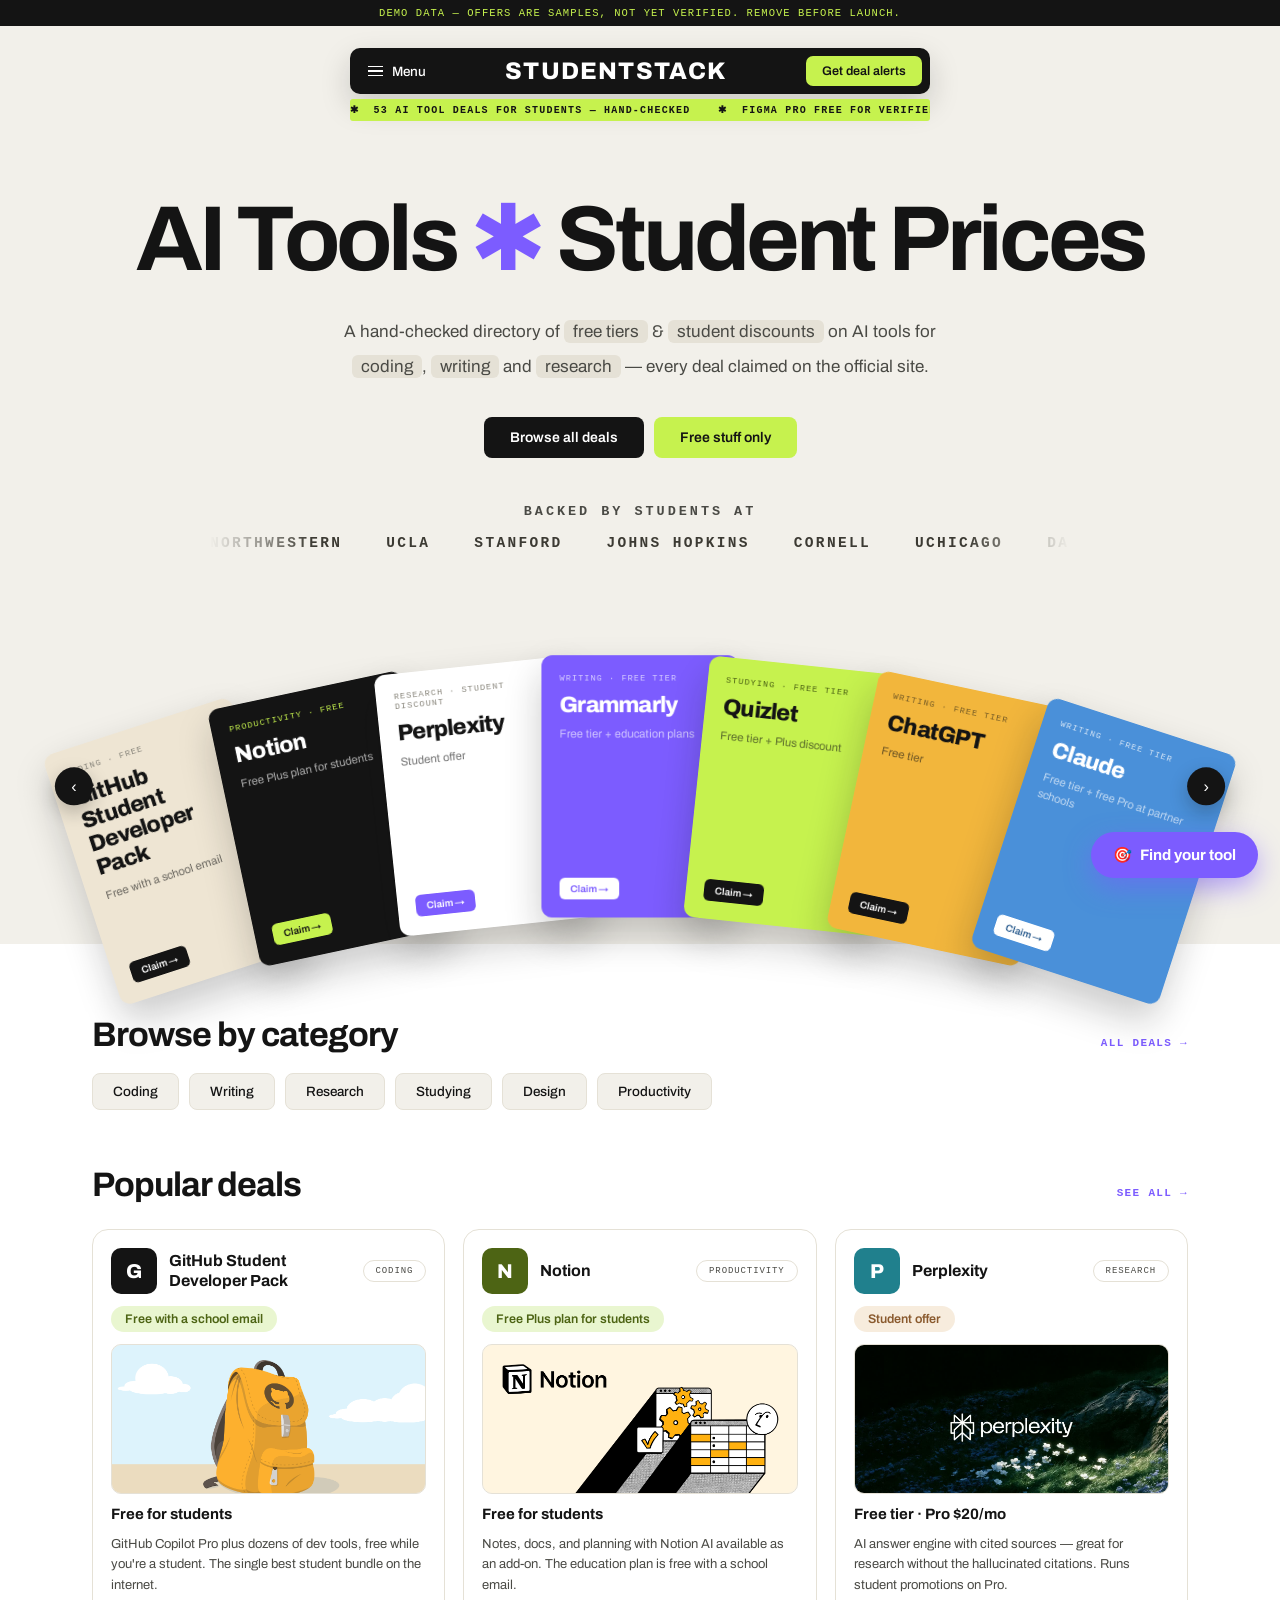
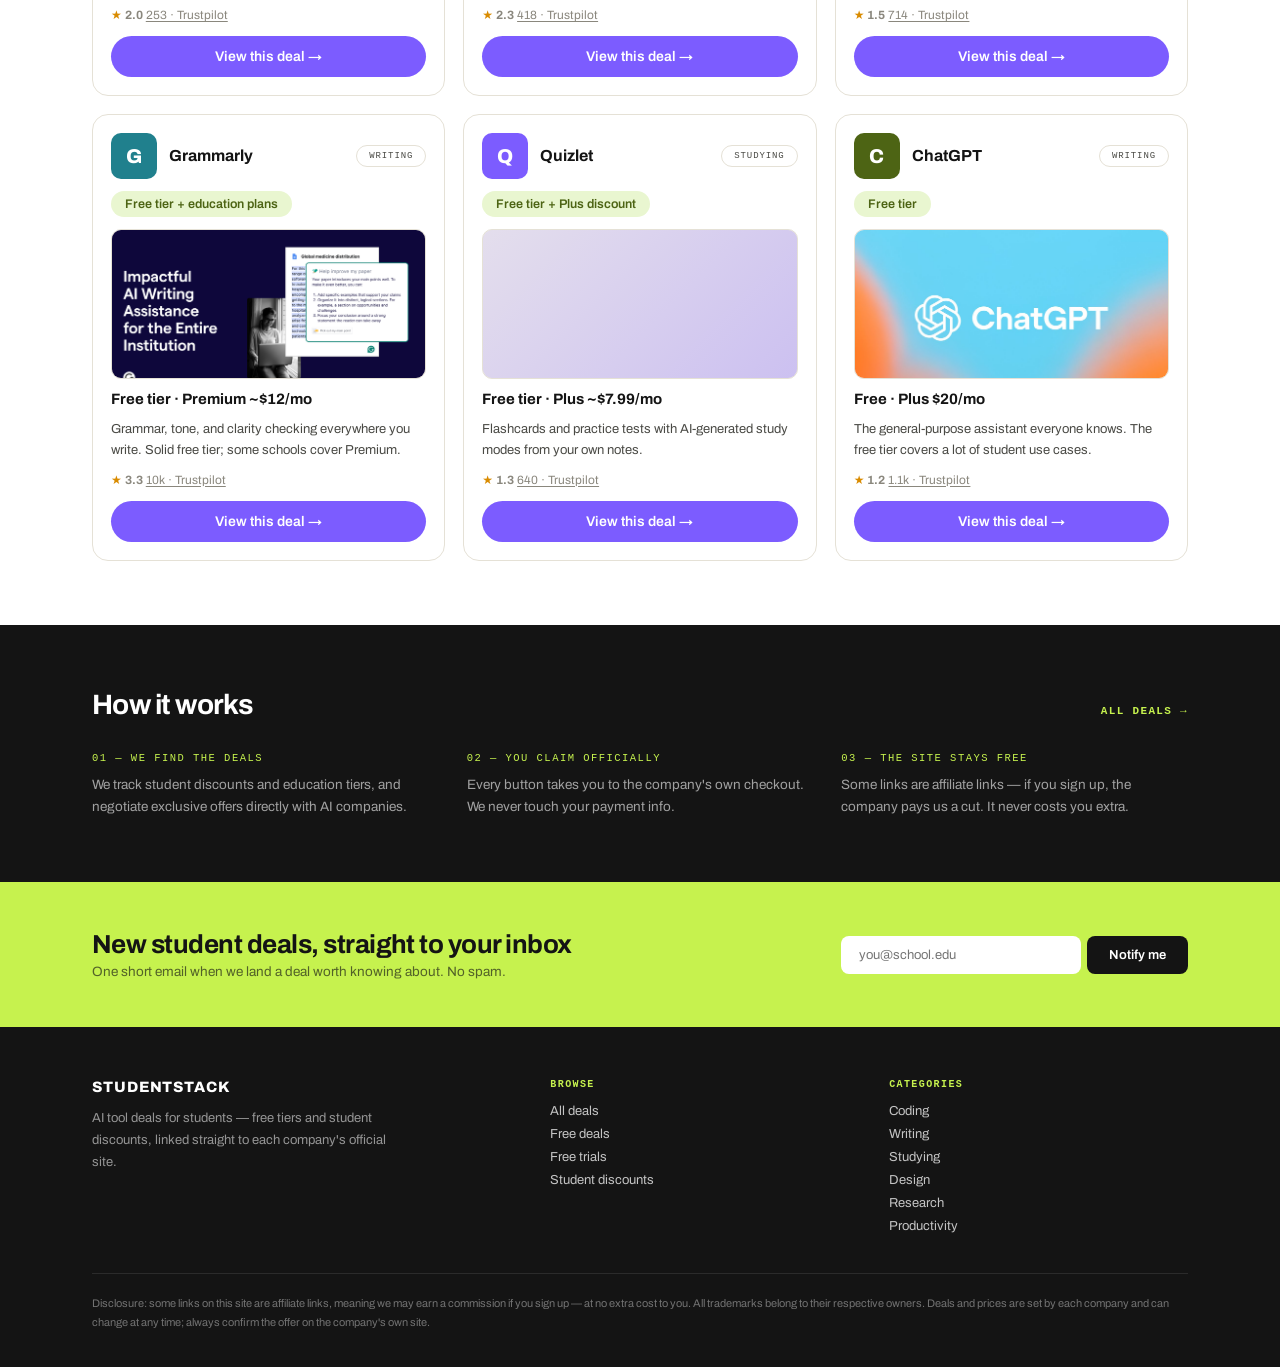
==== commit bd464065: "Fix fan card lag: stable DOM, transform-only updates The fan was rebuilding all 7 card elements on e" ====
--- a/index.html
+++ b/index.html
@@ -22,7 +22,7 @@
   <meta name="twitter:title" content="StudentStack — AI tool deals for students" />
   <meta name="twitter:description" content="Free tiers and student discounts on the best AI tools — hand-checked, linked to the official site." />
   <meta name="twitter:image" content="https://student-stack.com/images/og-image.png" />
-  <link rel="stylesheet" href="styles.css?v=25a" />
+  <link rel="stylesheet" href="styles.css?v=25b" />
 </head>
 <body>
 
@@ -178,10 +178,10 @@
     </div>
   </footer>
 
-  <script src="deals.js?v=25a"></script>
-  <script src="enrich.js?v=25a"></script>
-  <script src="shots-cache.js?v=25a"></script>
-  <script src="app.js?v=25a"></script>
-  <script src="advisor.js?v=25a"></script>
+  <script src="deals.js?v=25b"></script>
+  <script src="enrich.js?v=25b"></script>
+  <script src="shots-cache.js?v=25b"></script>
+  <script src="app.js?v=25b"></script>
+  <script src="advisor.js?v=25b"></script>
 </body>
 </html>
--- a/styles.css
+++ b/styles.css
@@ -114,7 +114,7 @@
 .fan-arrow { width: 42px; height: 42px; border-radius: 50%; background: var(--ink); color: #fff; display: grid; place-items: center; font-size: 18px; cursor: pointer; flex: none; box-shadow: 0 8px 20px rgba(20,20,20,.25); user-select: none; position: relative; z-index: 30; border: 0; }
 .fan-arrow:hover { transform: scale(1.08); color: #fff; }
 .fan-deck { display: flex; align-items: flex-start; justify-content: center; }
-.fan-card { display: flex; flex-direction: column; width: 218px; height: 290px; border-radius: 12px; padding: 20px; box-sizing: border-box; box-shadow: 0 20px 40px rgba(20,20,20,.22); transform-origin: bottom center; transition: transform .25s cubic-bezier(.3,1.3,.5,1), box-shadow .25s; position: relative; text-decoration: none; cursor: pointer; }
+.fan-card { display: flex; flex-direction: column; width: 218px; height: 290px; border-radius: 12px; padding: 20px; box-sizing: border-box; box-shadow: 0 20px 40px rgba(20,20,20,.22); transform-origin: bottom center; transition: transform .25s cubic-bezier(.3,1.3,.5,1), box-shadow .25s; position: relative; text-decoration: none; cursor: pointer; will-change: transform; }
 .fan-card .fc-label { font-family: var(--mono); font-size: 9.5px; letter-spacing: .12em; }
 .fan-card .fc-name { font-weight: 800; font-size: 25px; letter-spacing: -.03em; margin-top: 10px; line-height: 1.08; }
 .fan-card .fc-desc { font-size: 12.5px; line-height: 1.55; margin-top: 10px; }
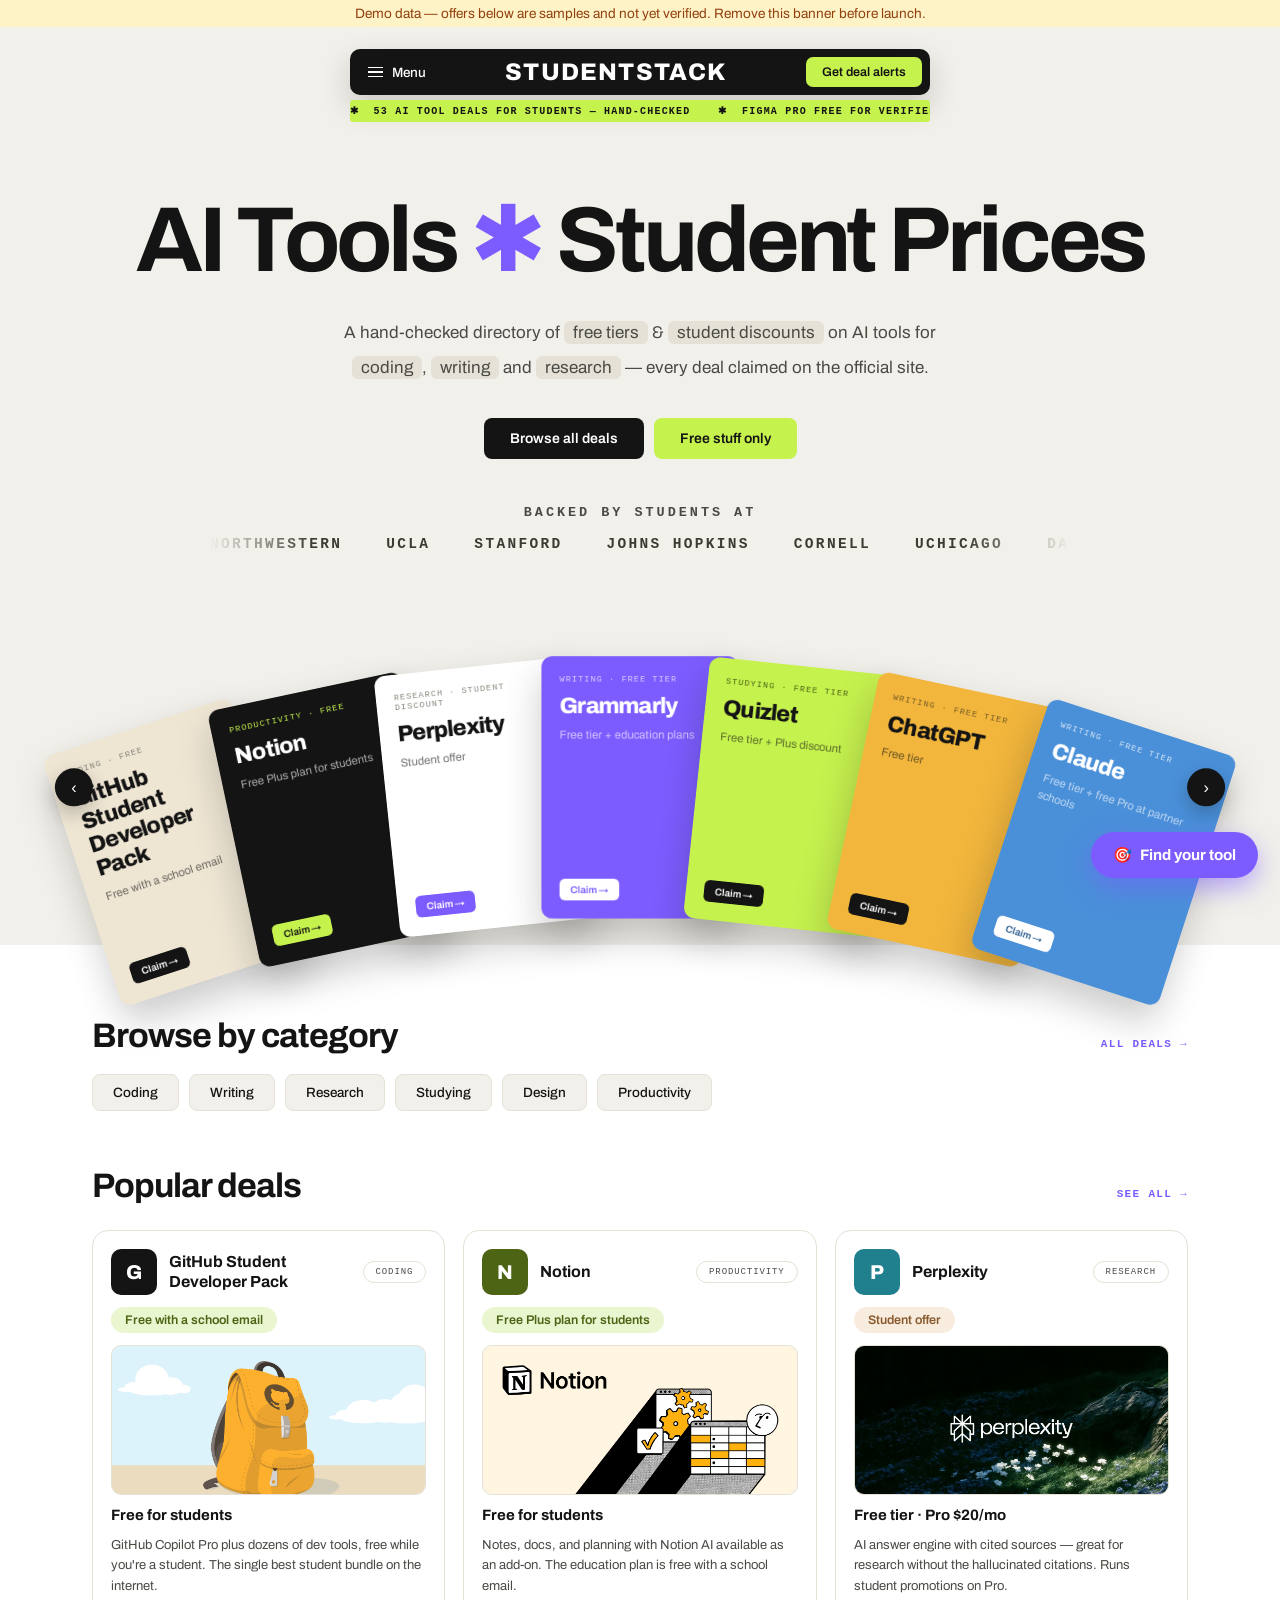
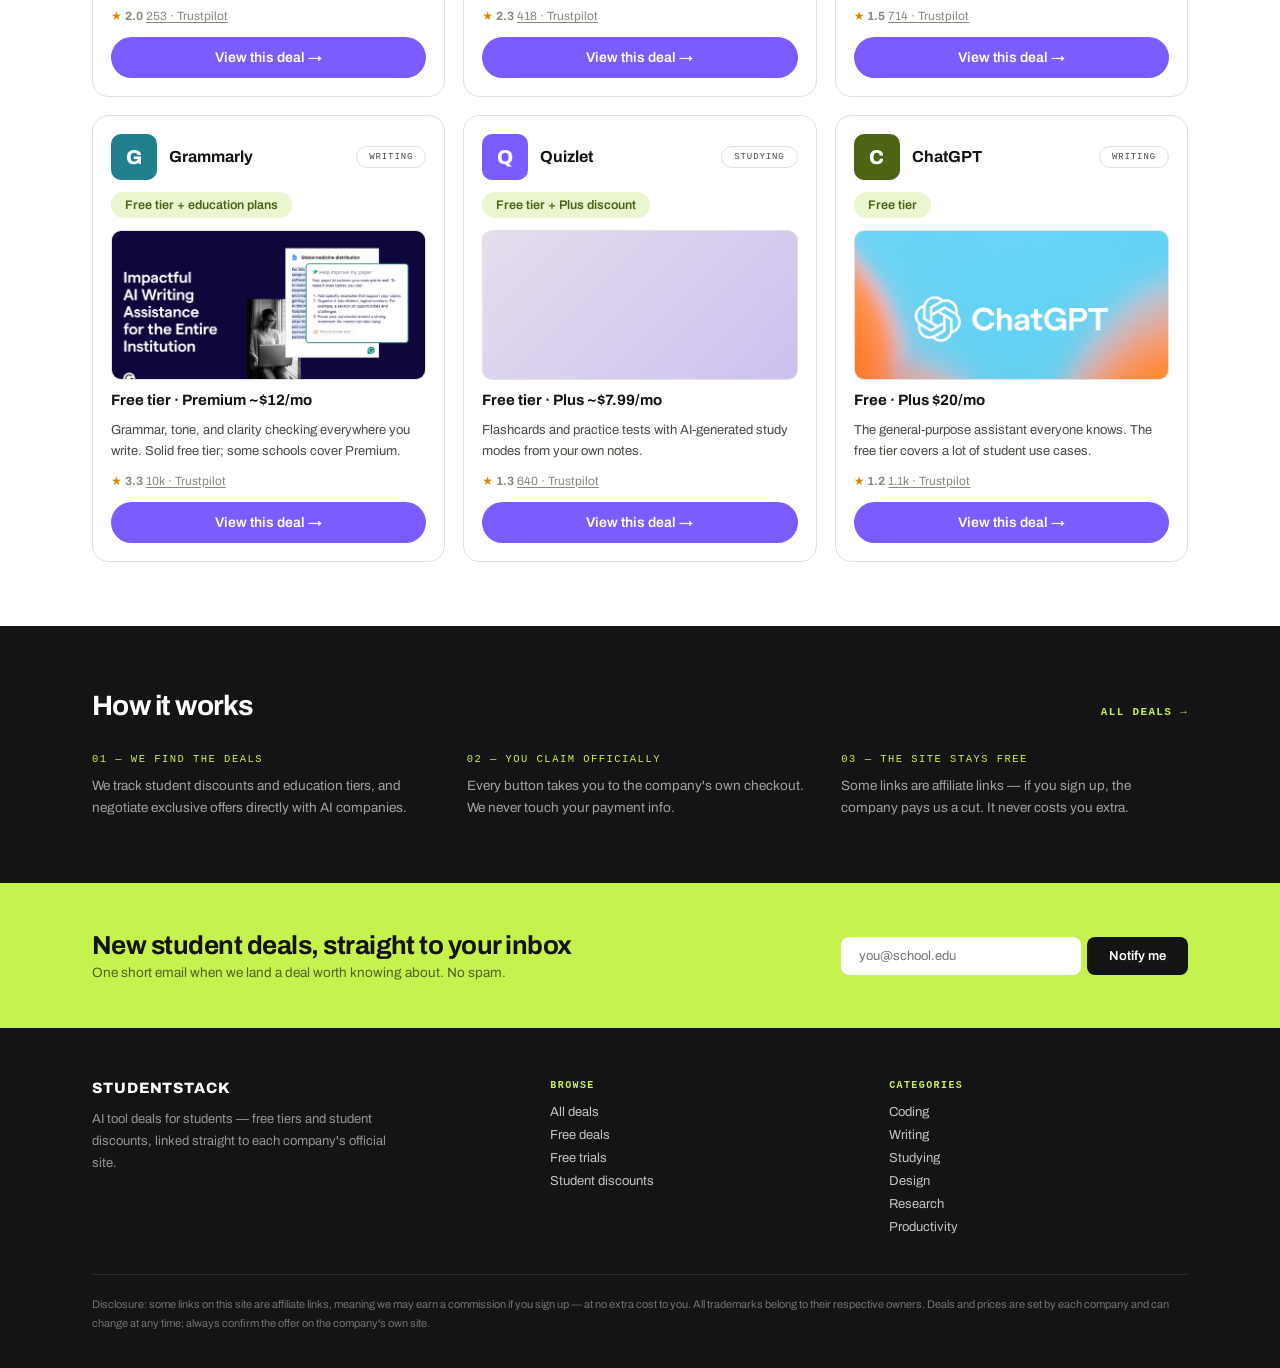
==== commit 05f821cf: "Restore the classic amber demo banner (per feedback) Reverted the top demo banner from the redesign'" ====
--- a/index.html
+++ b/index.html
@@ -22,13 +22,13 @@
   <meta name="twitter:title" content="StudentStack — AI tool deals for students" />
   <meta name="twitter:description" content="Free tiers and student discounts on the best AI tools — hand-checked, linked to the official site." />
   <meta name="twitter:image" content="https://student-stack.com/images/og-image.png" />
-  <link rel="stylesheet" href="styles.css?v=25b" />
+  <link rel="stylesheet" href="styles.css?v=25c" />
 </head>
 <body>
 
   <a class="skip-link" href="#deals">Skip to deals</a>
 
-  <div class="demo-banner">DEMO DATA — OFFERS ARE SAMPLES, NOT YET VERIFIED. REMOVE BEFORE LAUNCH.</div>
+  <div class="demo-banner">Demo data — offers below are samples and not yet verified. Remove this banner before launch.</div>
 
   <div class="topbar">
     <div class="nav-pill">
@@ -178,10 +178,10 @@
     </div>
   </footer>
 
-  <script src="deals.js?v=25b"></script>
-  <script src="enrich.js?v=25b"></script>
-  <script src="shots-cache.js?v=25b"></script>
-  <script src="app.js?v=25b"></script>
-  <script src="advisor.js?v=25b"></script>
+  <script src="deals.js?v=25c"></script>
+  <script src="enrich.js?v=25c"></script>
+  <script src="shots-cache.js?v=25c"></script>
+  <script src="app.js?v=25c"></script>
+  <script src="advisor.js?v=25c"></script>
 </body>
 </html>
--- a/styles.css
+++ b/styles.css
@@ -45,13 +45,11 @@
 
 /* ============ Demo banner ============ */
 .demo-banner {
-  background: var(--ink);
-  color: var(--lime);
+  background: #fef3c7;
+  color: #92400e;
   text-align: center;
-  font-family: var(--mono);
-  font-size: 10.5px;
-  letter-spacing: 0.1em;
-  padding: 7px 16px;
+  font-size: 0.85rem;
+  padding: 6px 16px;
 }
 
 /* ============ Nav pill + ticker ============ */
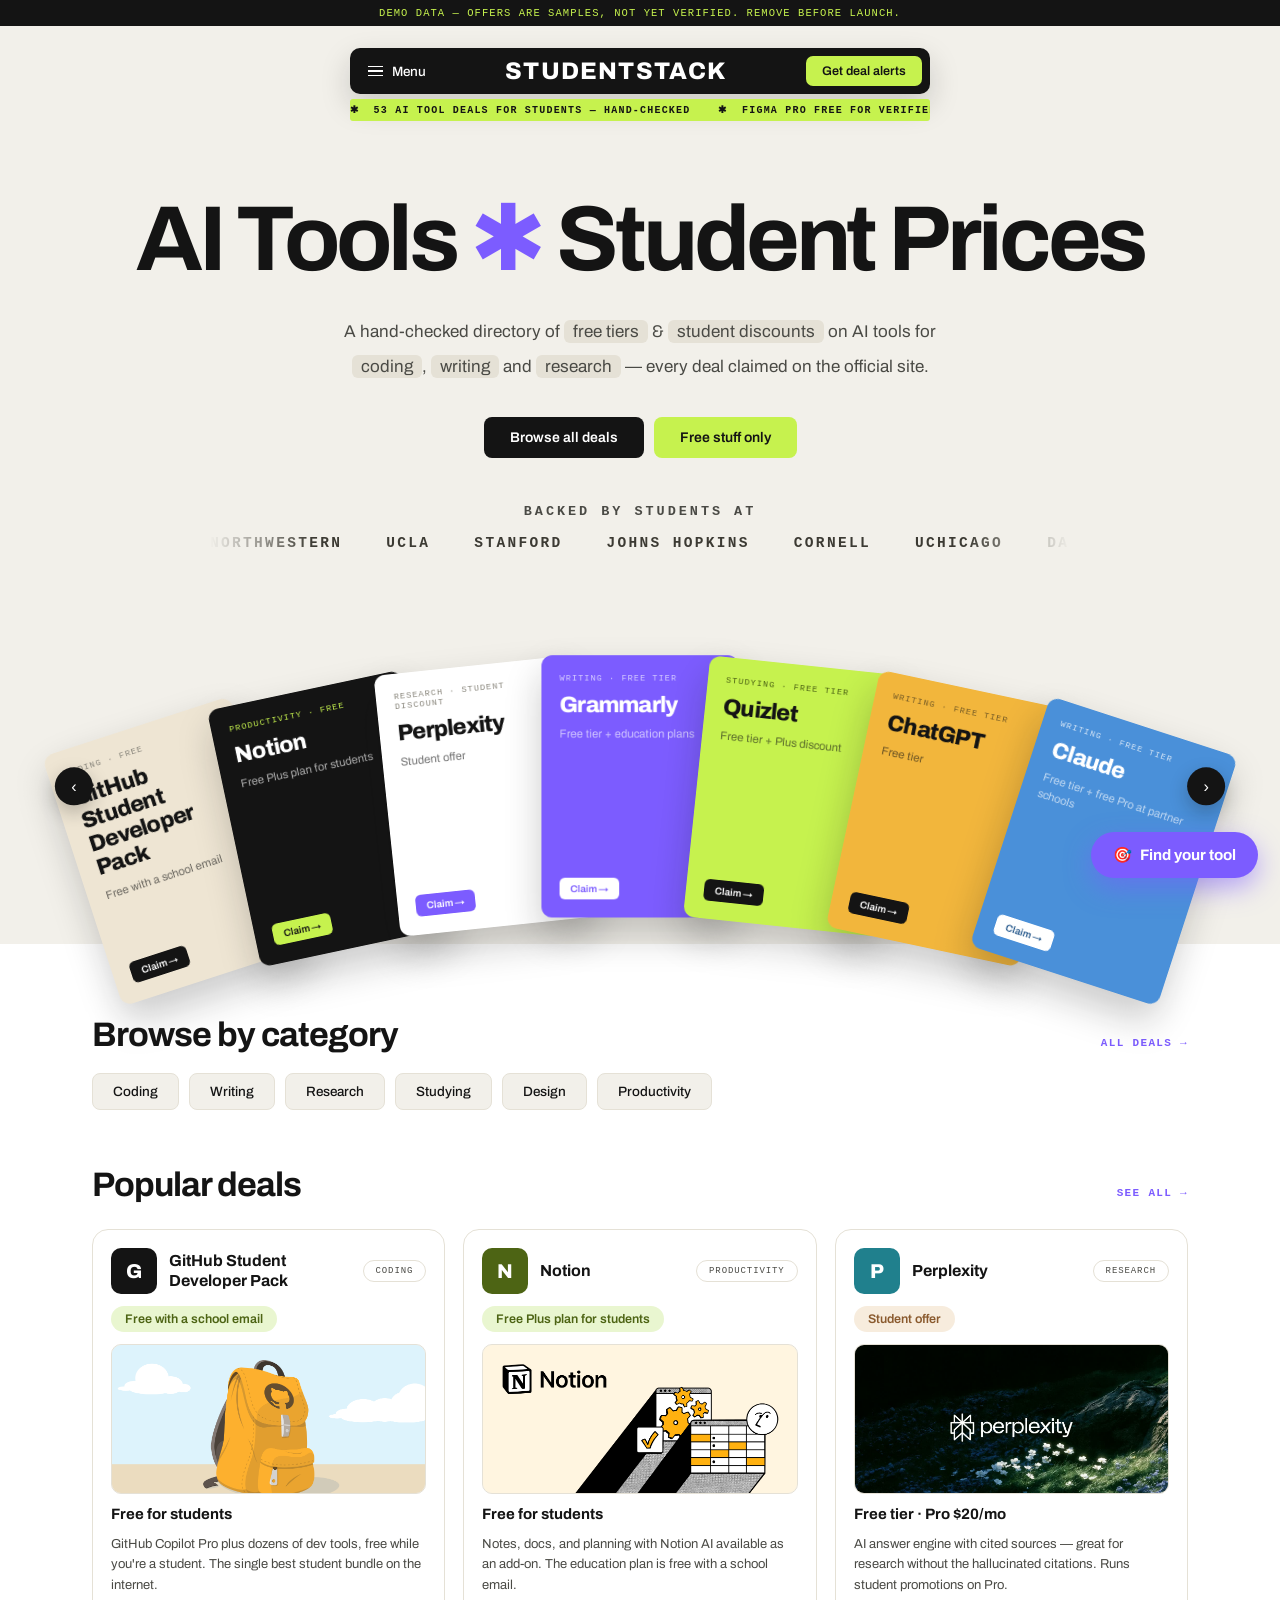
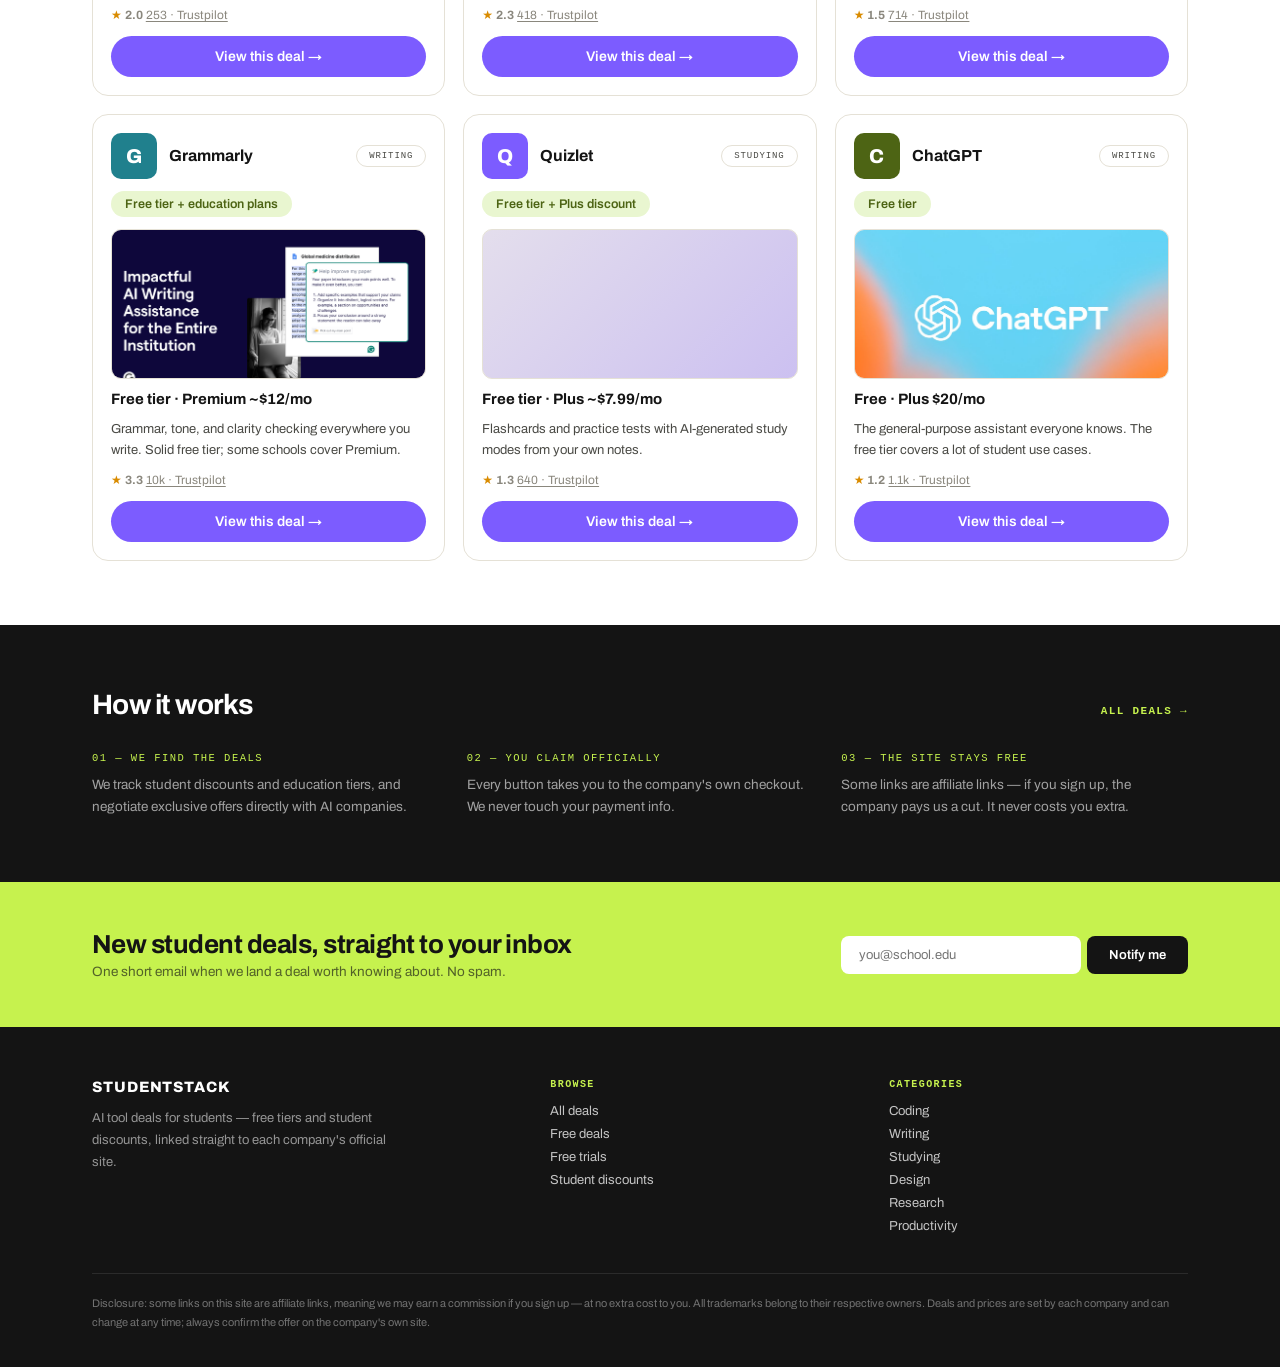
==== commit 816e5acc: "Revert demo banner to dark to keep the top cohesive with the nav pill Feedback clarified the liked e" ====
--- a/index.html
+++ b/index.html
@@ -22,13 +22,13 @@
   <meta name="twitter:title" content="StudentStack — AI tool deals for students" />
   <meta name="twitter:description" content="Free tiers and student discounts on the best AI tools — hand-checked, linked to the official site." />
   <meta name="twitter:image" content="https://student-stack.com/images/og-image.png" />
-  <link rel="stylesheet" href="styles.css?v=25c" />
+  <link rel="stylesheet" href="styles.css?v=25d" />
 </head>
 <body>
 
   <a class="skip-link" href="#deals">Skip to deals</a>
 
-  <div class="demo-banner">Demo data — offers below are samples and not yet verified. Remove this banner before launch.</div>
+  <div class="demo-banner">DEMO DATA — OFFERS ARE SAMPLES, NOT YET VERIFIED. REMOVE BEFORE LAUNCH.</div>
 
   <div class="topbar">
     <div class="nav-pill">
@@ -178,10 +178,10 @@
     </div>
   </footer>
 
-  <script src="deals.js?v=25c"></script>
-  <script src="enrich.js?v=25c"></script>
-  <script src="shots-cache.js?v=25c"></script>
-  <script src="app.js?v=25c"></script>
-  <script src="advisor.js?v=25c"></script>
+  <script src="deals.js?v=25d"></script>
+  <script src="enrich.js?v=25d"></script>
+  <script src="shots-cache.js?v=25d"></script>
+  <script src="app.js?v=25d"></script>
+  <script src="advisor.js?v=25d"></script>
 </body>
 </html>
--- a/styles.css
+++ b/styles.css
@@ -45,11 +45,13 @@
 
 /* ============ Demo banner ============ */
 .demo-banner {
-  background: #fef3c7;
-  color: #92400e;
+  background: var(--ink);
+  color: var(--lime);
   text-align: center;
-  font-size: 0.85rem;
-  padding: 6px 16px;
+  font-family: var(--mono);
+  font-size: 10.5px;
+  letter-spacing: 0.1em;
+  padding: 7px 16px;
 }
 
 /* ============ Nav pill + ticker ============ */
